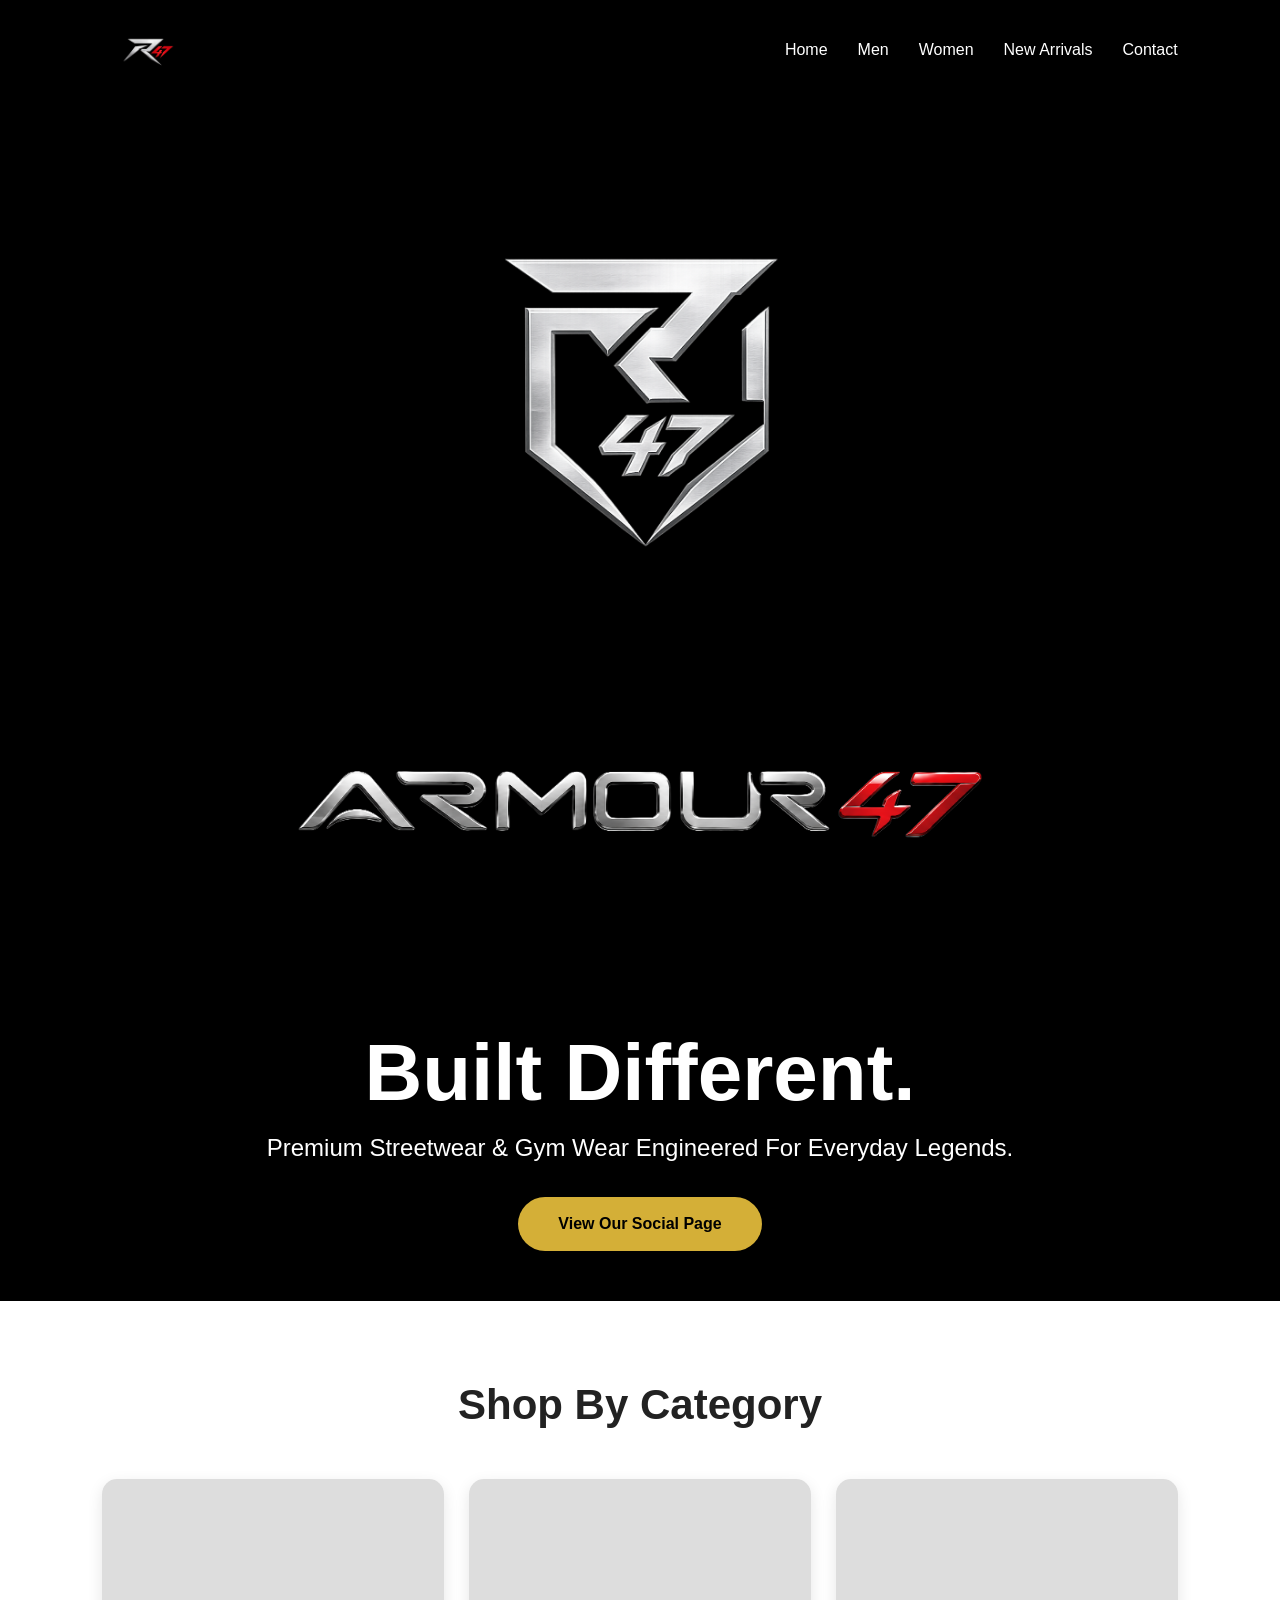
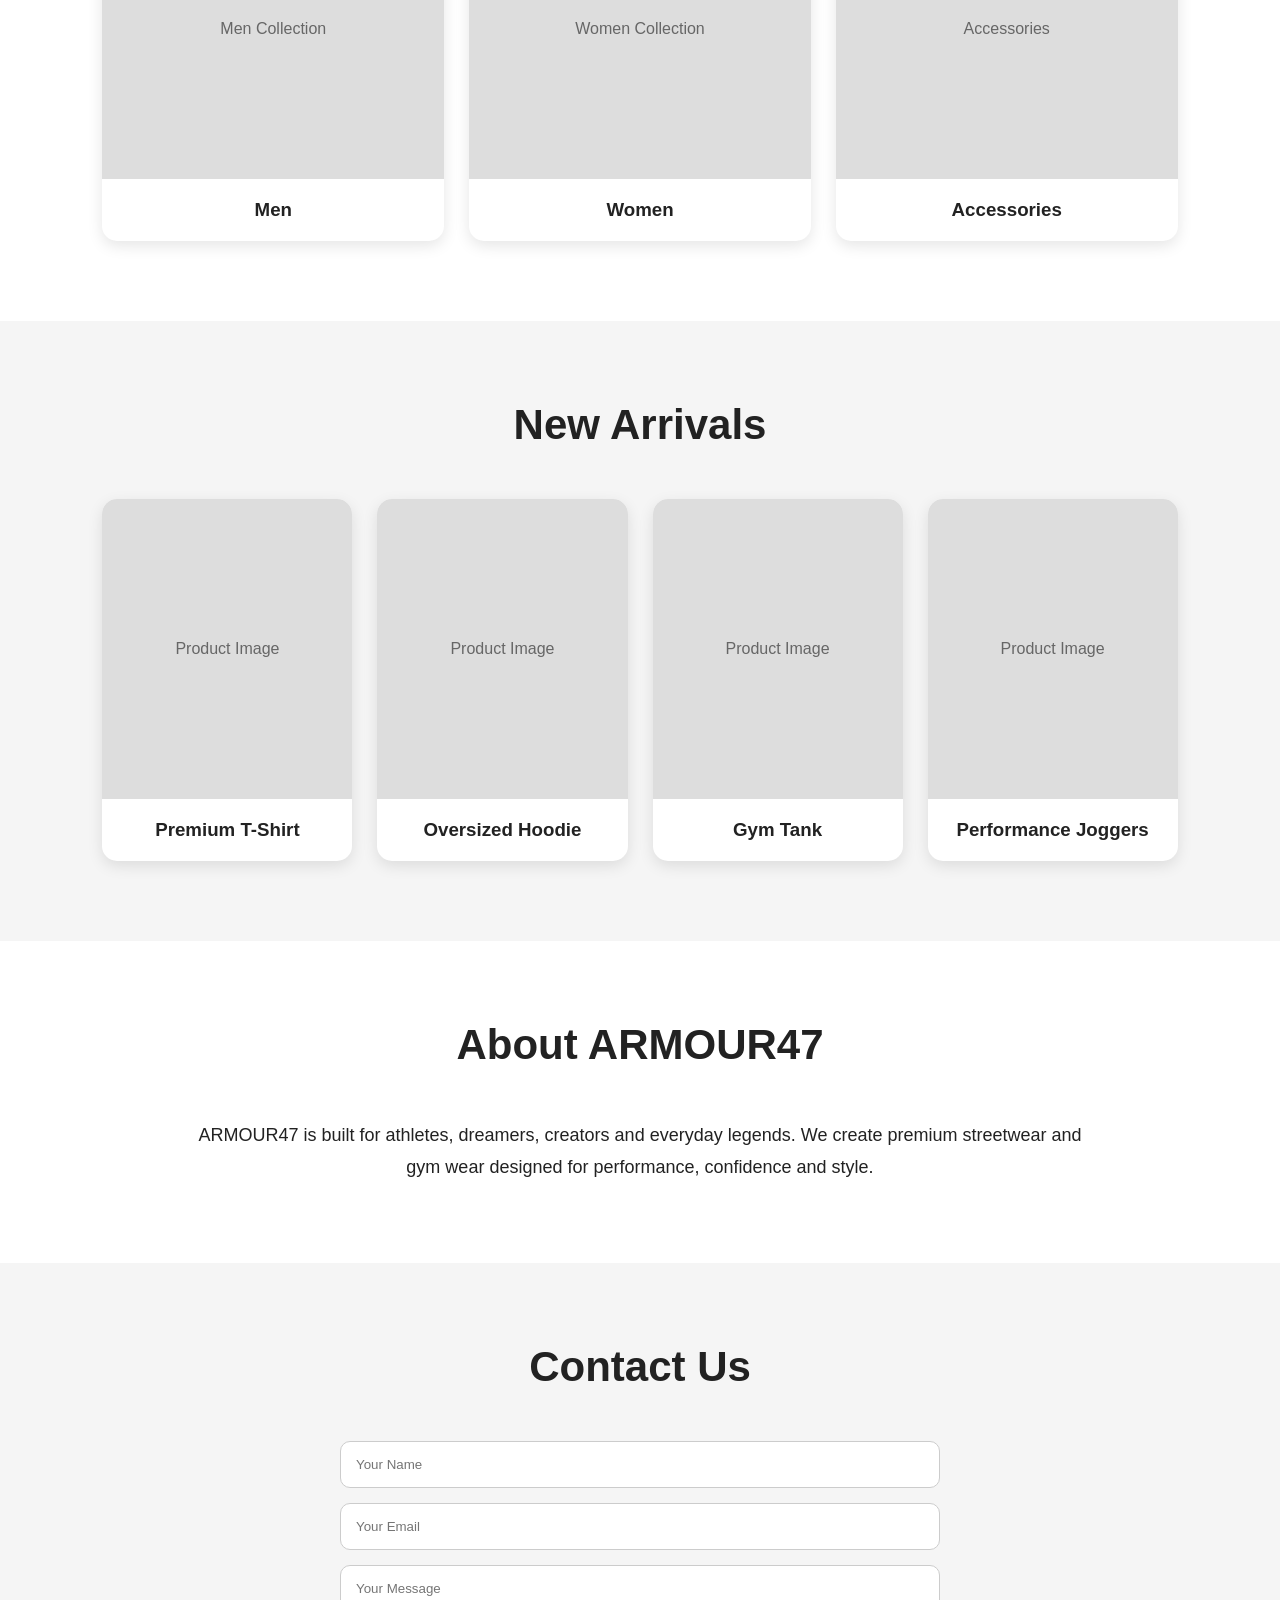
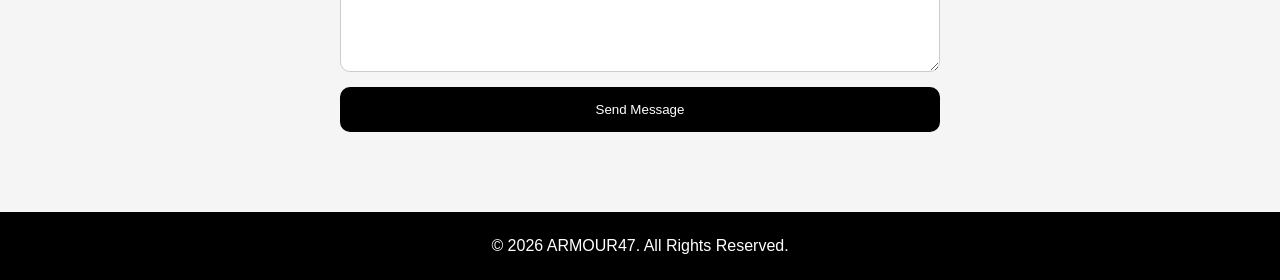
==== index.html @ eda66a8f "Add files via upload" ====
<!DOCTYPE html>
<html lang="en">
<head>
<meta charset="UTF-8">
<meta name="viewport" content="width=device-width, initial-scale=1.0">

<title>ARMOUR47</title>

<style>

*{
    margin:0;
    padding:0;
    box-sizing:border-box;
    font-family:'Segoe UI',sans-serif;
}

html{
    scroll-behavior:smooth;
}

body{
    background:#fff;
    color:#222;
}

/* HEADER */

header{
    background:#000;
    display:flex;
    justify-content:space-between;
    align-items:center;
    padding:20px 8%;
    position:sticky;
    top:0;
    z-index:1000;
}

.header-logo{
    width:90px;
    height:auto;
}

nav ul{
    display:flex;
    list-style:none;
    gap:30px;
}

nav ul li a{
    color:white;
    text-decoration:none;
    font-weight:500;
    transition:.3s;
}

nav ul li a:hover{
    color:#d4af37;
}

/* HERO */

.hero{
    min-height:100vh;
    background:#000;
    display:flex;
    justify-content:center;
    align-items:center;
    text-align:center;
    padding:50px 20px;
}

.hero-content{
    display:flex;
    flex-direction:column;
    align-items:center;
}

.hero-logo1{
    width:700px;
    max-width:90vw;
    margin-bottom:20px;
}

.hero-logo2{
    width:700px;
    max-width:95vw;
    margin-bottom:40px;
}

.hero h1{
    color:white;
    font-size:80px;
    font-weight:800;
    margin-bottom:15px;
}

.hero p{
    color:white;
    font-size:24px;
    margin-bottom:35px;
}

.btn{
    background:#d4af37;
    color:black;
    text-decoration:none;
    padding:18px 40px;
    border-radius:40px;
    font-weight:700;
    transition:.3s;
}

.btn:hover{
    transform:translateY(-3px);
}

/* SECTIONS */

.section{
    padding:80px 8%;
}

.section h2{
    text-align:center;
    font-size:42px;
    margin-bottom:50px;
}

.gray{
    background:#f5f5f5;
}

/* CATEGORY */

.category-grid{
    display:grid;
    grid-template-columns:repeat(auto-fit,minmax(250px,1fr));
    gap:25px;
}

.category-card{
    background:white;
    border-radius:15px;
    overflow:hidden;
    box-shadow:0 5px 15px rgba(0,0,0,.1);
    transition:.3s;
}

.category-card:hover{
    transform:translateY(-10px);
}

.image-box{
    height:300px;
    background:#ddd;
    display:flex;
    justify-content:center;
    align-items:center;
    color:#666;
}

.category-card h3{
    padding:20px;
    text-align:center;
}

/* PRODUCTS */

.product-grid{
    display:grid;
    grid-template-columns:repeat(auto-fit,minmax(250px,1fr));
    gap:25px;
}

.product-card{
    background:white;
    border-radius:15px;
    overflow:hidden;
    box-shadow:0 5px 15px rgba(0,0,0,.1);
    transition:.3s;
}

.product-card:hover{
    transform:translateY(-10px);
}

.product-card h3{
    padding:20px;
    text-align:center;
}

/* ABOUT */

.about{
    max-width:900px;
    margin:auto;
    text-align:center;
    line-height:1.8;
    font-size:18px;
}

/* CONTACT */

.contact-form{
    max-width:600px;
    margin:auto;
    display:flex;
    flex-direction:column;
    gap:15px;
}

.contact-form input,
.contact-form textarea{
    padding:15px;
    border:1px solid #ccc;
    border-radius:10px;
}

.contact-form button{
    background:black;
    color:white;
    border:none;
    padding:15px;
    border-radius:10px;
    cursor:pointer;
}

/* FOOTER */

footer{
    background:#000;
    color:white;
    text-align:center;
    padding:25px;
}

/* MOBILE */

@media(max-width:768px){

    header{
        flex-direction:column;
        gap:15px;
        padding:15px;
    }

    .header-logo{
        width:70px;
    }

    nav ul{
        gap:15px;
        flex-wrap:wrap;
        justify-content:center;
    }

    .hero-logo1{
        width:400px;
    }

    .hero-logo2{
        width:320px;
    }

    .hero h1{
        font-size:42px;
    }

    .hero p{
        font-size:18px;
        padding:0 10px;
    }

    .section h2{
        font-size:32px;
    }
}

</style>
</head>

<body>

<header>

    <img src="r47.png" alt="R47 Logo" class="header-logo">

    <nav>
        <ul>
            <li><a href="#home">Home</a></li>
            <li><a href="#categories">Men</a></li>
            <li><a href="#categories">Women</a></li>
            <li><a href="#products">New Arrivals</a></li>
            <li><a href="#contact">Contact</a></li>
        </ul>
    </nav>

</header>

<section class="hero" id="home">

    <div class="hero-content">

        <img src="logo.png" alt="Logo" class="hero-logo1">

        <img src="ARMOUR47.png" alt="ARMOUR47" class="hero-logo2">

        <h1>Built Different.</h1>

        <p>
            Premium Streetwear & Gym Wear Engineered For Everyday Legends.
        </p>

        <a href="https://www.instagram.com/rajhitman47/" class="btn">
            View Our Social Page
        </a>

    </div>

</section>

<section class="section" id="categories">

    <h2>Shop By Category</h2>

    <div class="category-grid">

        <div class="category-card">
            <div class="image-box">Men Collection</div>
            <h3>Men</h3>
        </div>

        <div class="category-card">
            <div class="image-box">Women Collection</div>
            <h3>Women</h3>
        </div>

        <div class="category-card">
            <div class="image-box">Accessories</div>
            <h3>Accessories</h3>
        </div>

    </div>

</section>

<section class="section gray" id="products">

    <h2>New Arrivals</h2>

    <div class="product-grid">

        <div class="product-card">
            <div class="image-box">Product Image</div>
            <h3>Premium T-Shirt</h3>
        </div>

        <div class="product-card">
            <div class="image-box">Product Image</div>
            <h3>Oversized Hoodie</h3>
        </div>

        <div class="product-card">
            <div class="image-box">Product Image</div>
            <h3>Gym Tank</h3>
        </div>

        <div class="product-card">
            <div class="image-box">Product Image</div>
            <h3>Performance Joggers</h3>
        </div>

    </div>

</section>

<section class="section">

    <h2>About ARMOUR47</h2>

    <div class="about">

        ARMOUR47 is built for athletes, dreamers, creators and everyday legends.
        We create premium streetwear and gym wear designed for performance,
        confidence and style.

    </div>

</section>

<section class="section gray" id="contact">

    <h2>Contact Us</h2>

    <form class="contact-form">

        <input type="text" placeholder="Your Name">

        <input type="email" placeholder="Your Email">

        <textarea rows="5" placeholder="Your Message"></textarea>

        <button type="submit">Send Message</button>

    </form>

</section>

<footer>
    © 2026 ARMOUR47. All Rights Reserved.
</footer>

</body>
</html>
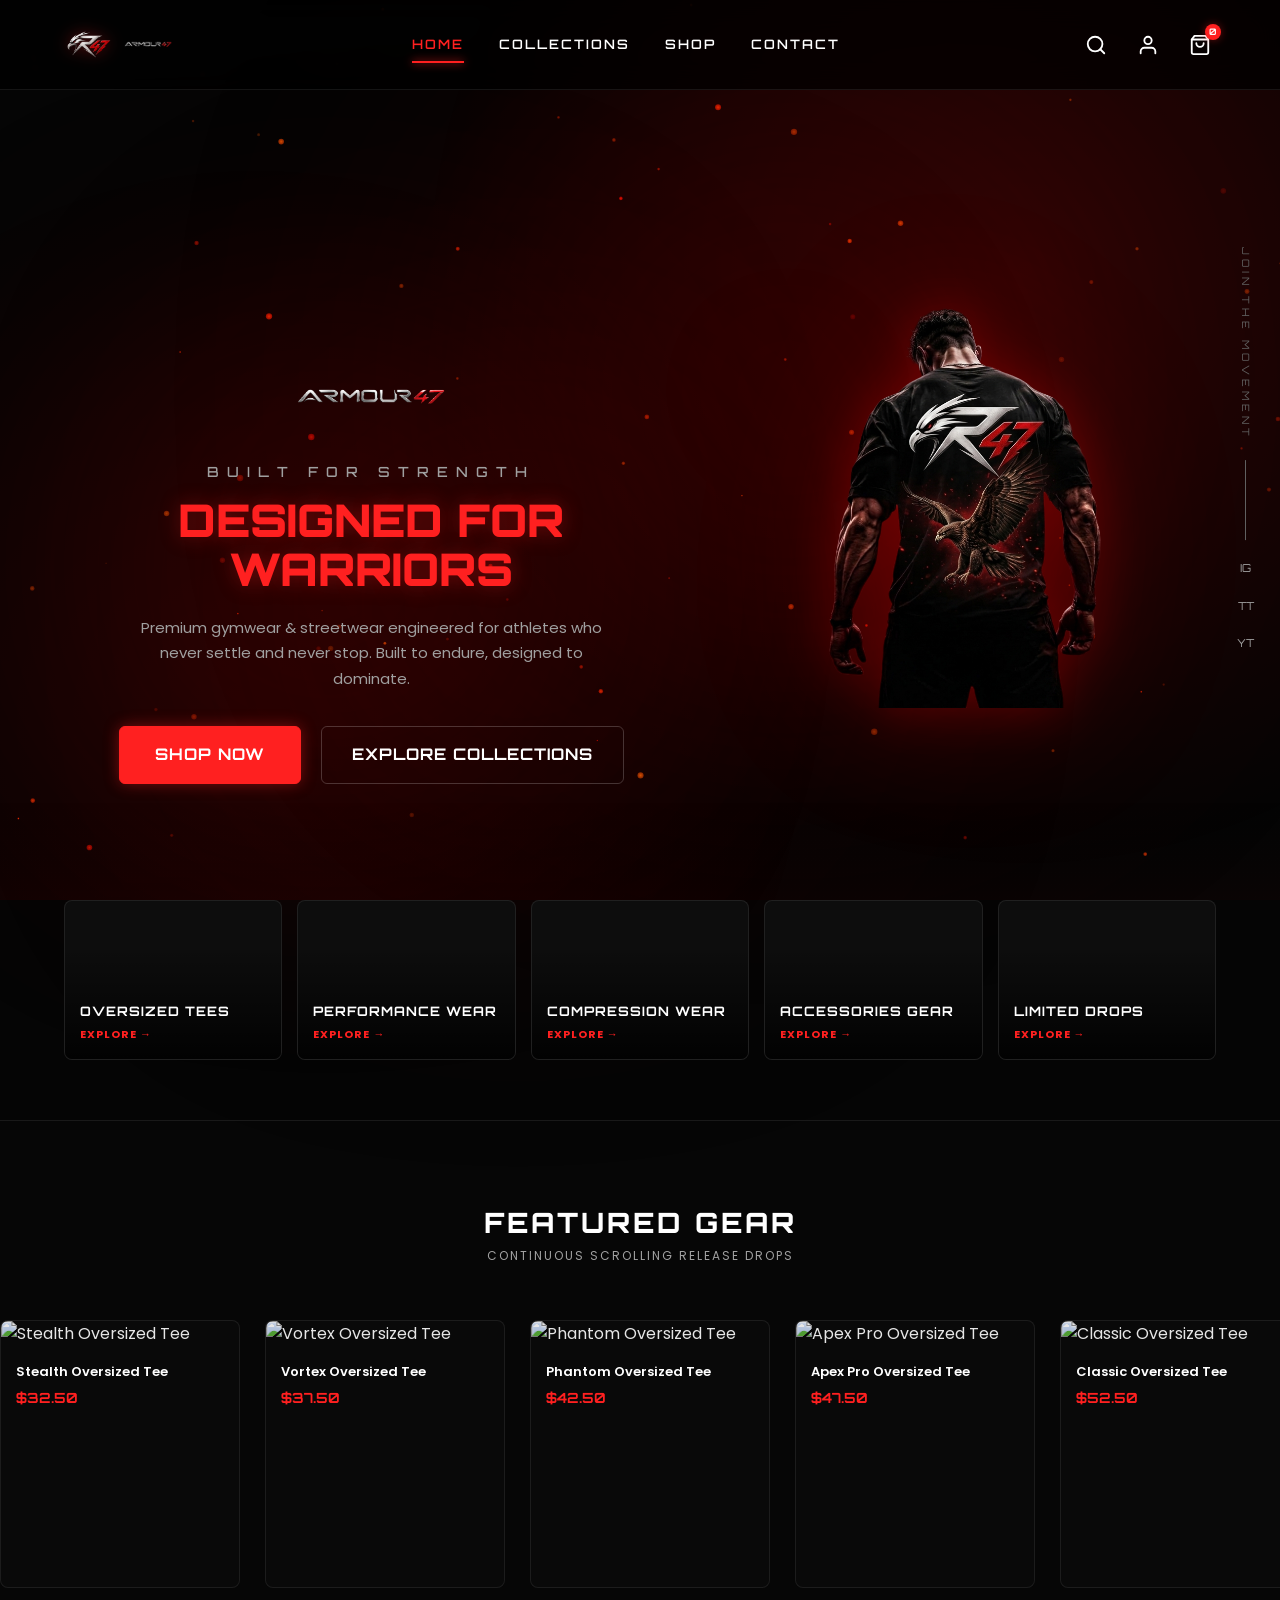
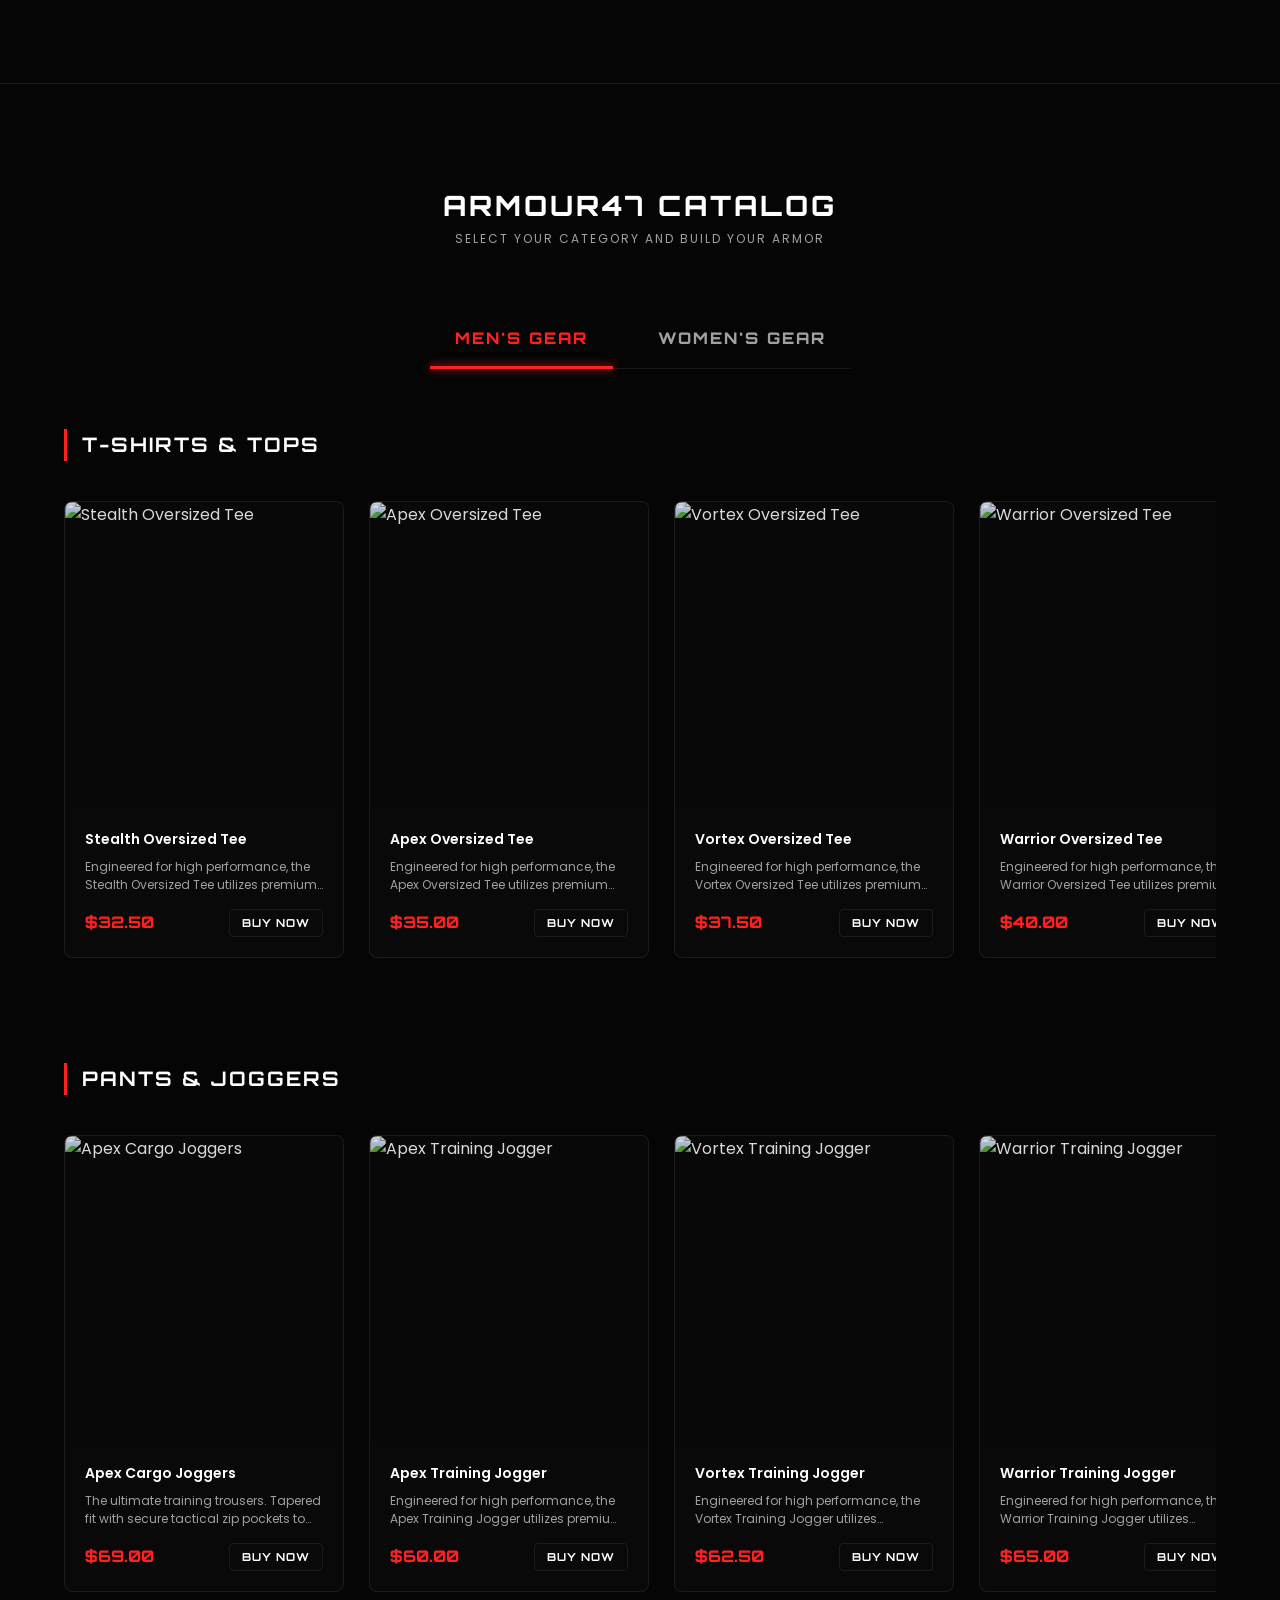
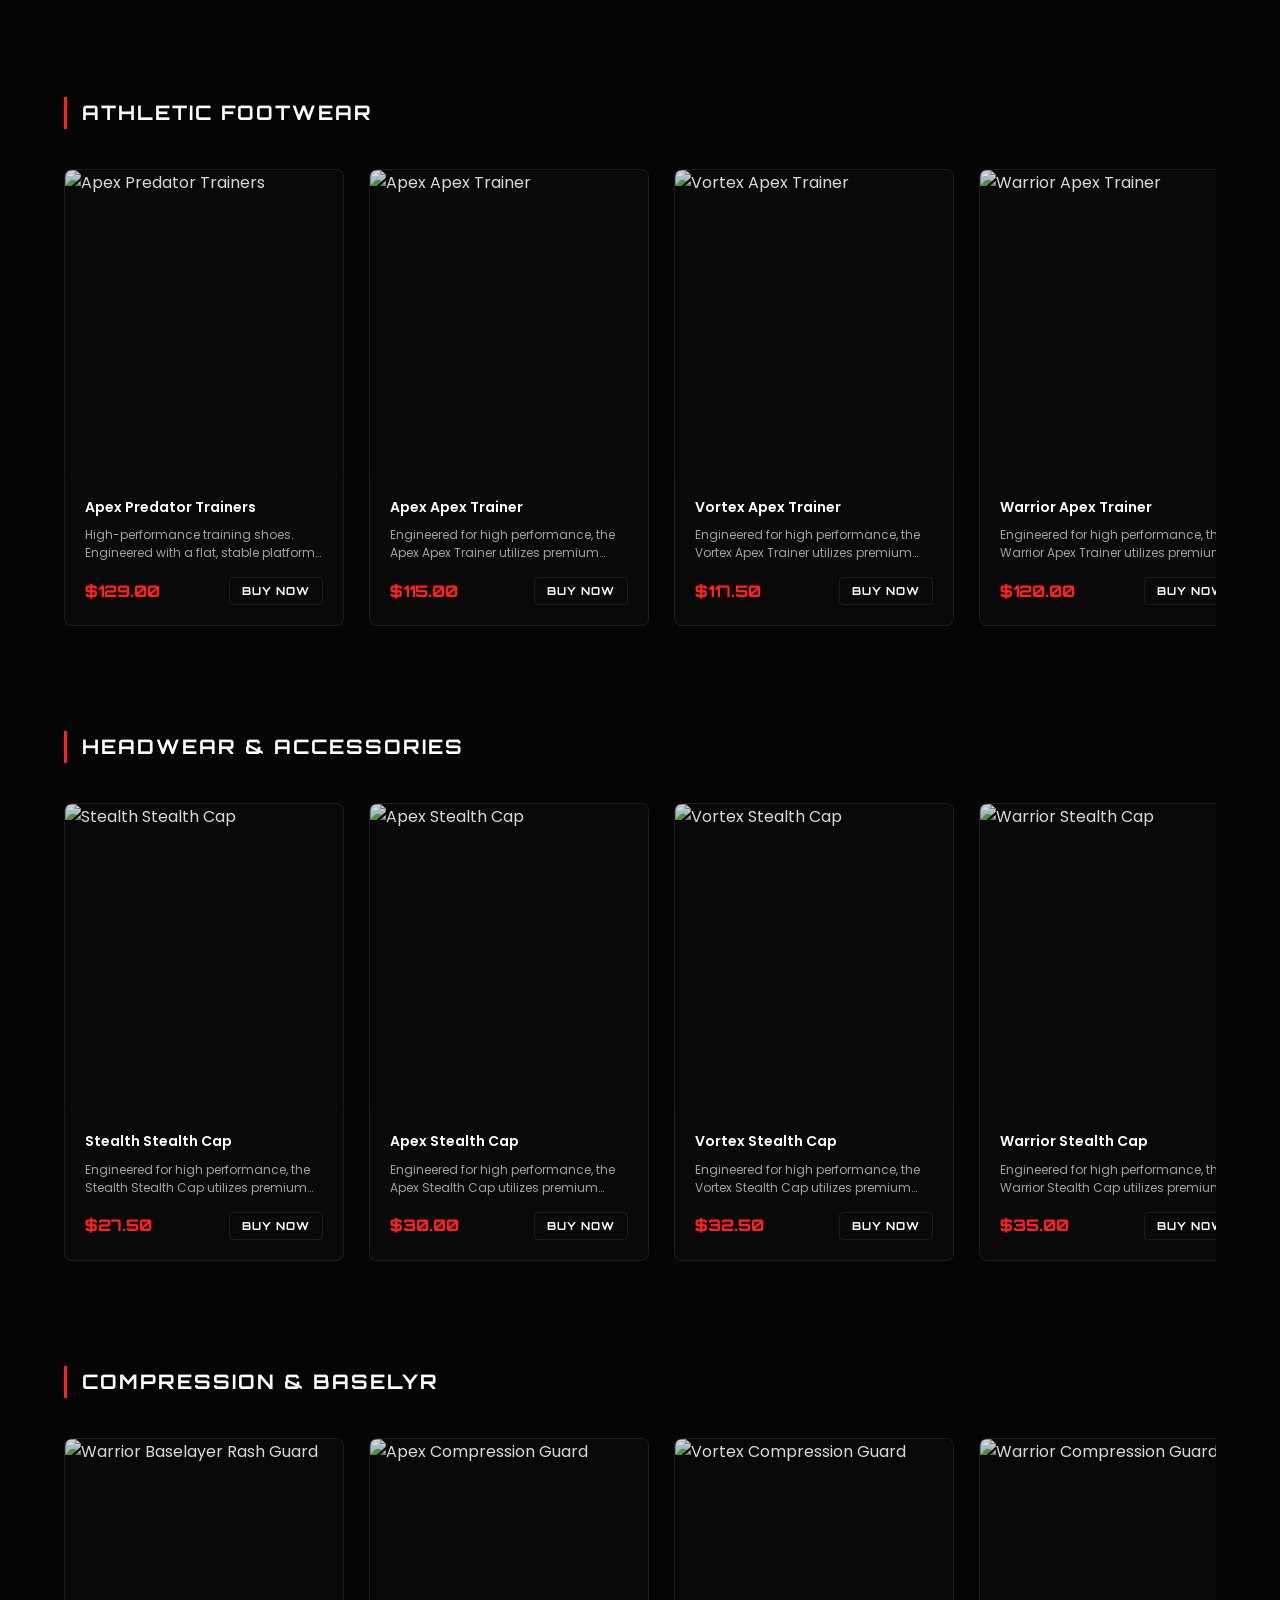
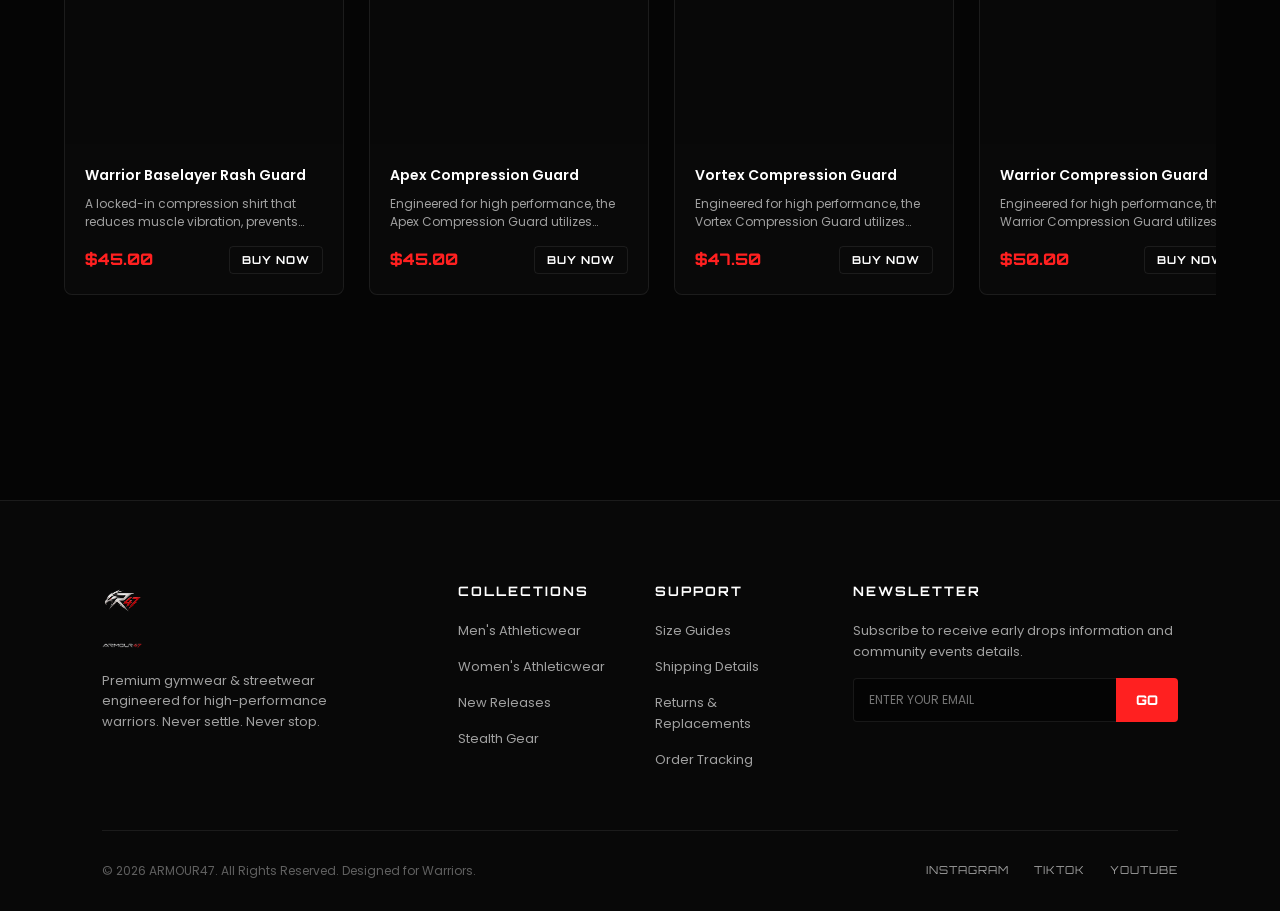
==== commit b779181a: "Add files via upload" ====
--- a/index.html
+++ b/index.html
@@ -1,416 +1,312 @@
 <!DOCTYPE html>
 <html lang="en">
+
 <head>
-<meta charset="UTF-8">
-<meta name="viewport" content="width=device-width, initial-scale=1.0">
-
-<title>ARMOUR47</title>
-
-<style>
-
-*{
-    margin:0;
-    padding:0;
-    box-sizing:border-box;
-    font-family:'Segoe UI',sans-serif;
-}
-
-html{
-    scroll-behavior:smooth;
-}
-
-body{
-    background:#fff;
-    color:#222;
-}
-
-/* HEADER */
-
-header{
-    background:#000;
-    display:flex;
-    justify-content:space-between;
-    align-items:center;
-    padding:20px 8%;
-    position:sticky;
-    top:0;
-    z-index:1000;
-}
-
-.header-logo{
-    width:90px;
-    height:auto;
-}
-
-nav ul{
-    display:flex;
-    list-style:none;
-    gap:30px;
-}
-
-nav ul li a{
-    color:white;
-    text-decoration:none;
-    font-weight:500;
-    transition:.3s;
-}
-
-nav ul li a:hover{
-    color:#d4af37;
-}
-
-/* HERO */
-
-.hero{
-    min-height:100vh;
-    background:#000;
-    display:flex;
-    justify-content:center;
-    align-items:center;
-    text-align:center;
-    padding:50px 20px;
-}
-
-.hero-content{
-    display:flex;
-    flex-direction:column;
-    align-items:center;
-}
-
-.hero-logo1{
-    width:700px;
-    max-width:90vw;
-    margin-bottom:20px;
-}
-
-.hero-logo2{
-    width:700px;
-    max-width:95vw;
-    margin-bottom:40px;
-}
-
-.hero h1{
-    color:white;
-    font-size:80px;
-    font-weight:800;
-    margin-bottom:15px;
-}
-
-.hero p{
-    color:white;
-    font-size:24px;
-    margin-bottom:35px;
-}
-
-.btn{
-    background:#d4af37;
-    color:black;
-    text-decoration:none;
-    padding:18px 40px;
-    border-radius:40px;
-    font-weight:700;
-    transition:.3s;
-}
-
-.btn:hover{
-    transform:translateY(-3px);
-}
-
-/* SECTIONS */
-
-.section{
-    padding:80px 8%;
-}
-
-.section h2{
-    text-align:center;
-    font-size:42px;
-    margin-bottom:50px;
-}
-
-.gray{
-    background:#f5f5f5;
-}
-
-/* CATEGORY */
-
-.category-grid{
-    display:grid;
-    grid-template-columns:repeat(auto-fit,minmax(250px,1fr));
-    gap:25px;
-}
-
-.category-card{
-    background:white;
-    border-radius:15px;
-    overflow:hidden;
-    box-shadow:0 5px 15px rgba(0,0,0,.1);
-    transition:.3s;
-}
-
-.category-card:hover{
-    transform:translateY(-10px);
-}
-
-.image-box{
-    height:300px;
-    background:#ddd;
-    display:flex;
-    justify-content:center;
-    align-items:center;
-    color:#666;
-}
-
-.category-card h3{
-    padding:20px;
-    text-align:center;
-}
-
-/* PRODUCTS */
-
-.product-grid{
-    display:grid;
-    grid-template-columns:repeat(auto-fit,minmax(250px,1fr));
-    gap:25px;
-}
-
-.product-card{
-    background:white;
-    border-radius:15px;
-    overflow:hidden;
-    box-shadow:0 5px 15px rgba(0,0,0,.1);
-    transition:.3s;
-}
-
-.product-card:hover{
-    transform:translateY(-10px);
-}
-
-.product-card h3{
-    padding:20px;
-    text-align:center;
-}
-
-/* ABOUT */
-
-.about{
-    max-width:900px;
-    margin:auto;
-    text-align:center;
-    line-height:1.8;
-    font-size:18px;
-}
-
-/* CONTACT */
-
-.contact-form{
-    max-width:600px;
-    margin:auto;
-    display:flex;
-    flex-direction:column;
-    gap:15px;
-}
-
-.contact-form input,
-.contact-form textarea{
-    padding:15px;
-    border:1px solid #ccc;
-    border-radius:10px;
-}
-
-.contact-form button{
-    background:black;
-    color:white;
-    border:none;
-    padding:15px;
-    border-radius:10px;
-    cursor:pointer;
-}
-
-/* FOOTER */
-
-footer{
-    background:#000;
-    color:white;
-    text-align:center;
-    padding:25px;
-}
-
-/* MOBILE */
-
-@media(max-width:768px){
-
-    header{
-        flex-direction:column;
-        gap:15px;
-        padding:15px;
-    }
-
-    .header-logo{
-        width:70px;
-    }
-
-    nav ul{
-        gap:15px;
-        flex-wrap:wrap;
-        justify-content:center;
-    }
-
-    .hero-logo1{
-        width:400px;
-    }
-
-    .hero-logo2{
-        width:320px;
-    }
-
-    .hero h1{
-        font-size:42px;
-    }
-
-    .hero p{
-        font-size:18px;
-        padding:0 10px;
-    }
-
-    .section h2{
-        font-size:32px;
-    }
-}
-
-</style>
+    <meta charset="UTF-8">
+    <meta name="viewport" content="width=device-width, initial-scale=1.0">
+    <title>ARMOUR47 | Designed for Warriors</title>
+
+    <!-- CSS -->
+    <link rel="stylesheet" href="style.css">
+
+    <!-- Fonts -->
+    <link rel="preconnect" href="https://fonts.googleapis.com">
+    <link rel="preconnect" href="https://fonts.gstatic.com" crossorigin>
+    <link
+        href="https://fonts.googleapis.com/css2?family=Orbitron:wght@400;500;700;800;900&family=Poppins:wght@300;400;500;600;700&display=swap"
+        rel="stylesheet">
 </head>
 
-<body>
-
-<header>
-
-    <img src="r47.png" alt="R47 Logo" class="header-logo">
-
-    <nav>
-        <ul>
-            <li><a href="#home">Home</a></li>
-            <li><a href="#categories">Men</a></li>
-            <li><a href="#categories">Women</a></li>
-            <li><a href="#products">New Arrivals</a></li>
-            <li><a href="#contact">Contact</a></li>
-        </ul>
-    </nav>
-
-</header>
-
-<section class="hero" id="home">
-
-    <div class="hero-content">
-
-        <img src="logo.png" alt="Logo" class="hero-logo1">
-
-        <img src="ARMOUR47.png" alt="ARMOUR47" class="hero-logo2">
-
-        <h1>Built Different.</h1>
-
-        <p>
-            Premium Streetwear & Gym Wear Engineered For Everyday Legends.
-        </p>
-
-        <a href="https://www.instagram.com/rajhitman47/" class="btn">
-            View Our Social Page
-        </a>
-
+<body id="home">
+
+    <!-- ===================================== -->
+    <!-- BACKGROUND EFFECTS -->
+    <!-- ===================================== -->
+    <div class="bg-overlay"></div>
+    <div class="smoke smoke1"></div>
+    <div class="smoke smoke2"></div>
+    <div class="smoke smoke3"></div>
+
+    <!-- Premium Interactive Embers Canvas -->
+    <canvas id="canvas-embers"></canvas>
+
+    <!-- ===================================== -->
+    <!-- HEADER -->
+    <!-- ===================================== -->
+    <header>
+        <div class="logo-area" onclick="window.location.href='#home'">
+            <img src="Elogo-trans.png" alt="R47 Logo" class="logo-icon">
+            <img src="ARMOUR47-trans.png" alt="Armour47" class="logo-text">
+        </div>
+
+        <nav class="desktop-nav">
+            <a href="#home" class="active">HOME</a>
+            <a href="#collections">COLLECTIONS</a>
+            <a href="#featured">SHOP</a>
+            <a href="#footer">CONTACT</a>
+        </nav>
+
+        <div class="nav-icons">
+            <button class="nav-btn" aria-label="Search" onclick="toggleSearch()">
+                <svg xmlns="http://www.w3.org/2000/svg" viewBox="0 0 24 24" fill="none" stroke="currentColor"
+                    stroke-width="2" stroke-linecap="round" stroke-linejoin="round" class="svg-icon">
+                    <circle cx="11" cy="11" r="8"></circle>
+                    <line x1="21" y1="21" x2="16.65" y2="16.65"></line>
+                </svg>
+            </button>
+            <button class="nav-btn" aria-label="Account">
+                <svg xmlns="http://www.w3.org/2000/svg" viewBox="0 0 24 24" fill="none" stroke="currentColor"
+                    stroke-width="2" stroke-linecap="round" stroke-linejoin="round" class="svg-icon">
+                    <path d="M20 21v-2a4 4 0 0 0-4-4H8a4 4 0 0 0-4 4v2"></path>
+                    <circle cx="12" cy="7" r="4"></circle>
+                </svg>
+            </button>
+            <button class="nav-btn cart-btn" aria-label="Cart" onclick="window.location.href='#collections'">
+                <svg xmlns="http://www.w3.org/2000/svg" viewBox="0 0 24 24" fill="none" stroke="currentColor"
+                    stroke-width="2" stroke-linecap="round" stroke-linejoin="round" class="svg-icon">
+                    <path d="M6 2L3 6v14a2 2 0 0 0 2 2h14a2 2 0 0 0 2-2V6l-3-4z"></path>
+                    <line x1="3" y1="6" x2="21" y2="6"></line>
+                    <path d="M16 10a4 4 0 0 1-8 0"></path>
+                </svg>
+                <span class="cart-badge">0</span>
+            </button>
+            <button class="nav-btn hamburger-btn" aria-label="Menu" id="hamburger-menu-toggle">
+                <svg xmlns="http://www.w3.org/2000/svg" viewBox="0 0 24 24" fill="none" stroke="currentColor"
+                    stroke-width="2" stroke-linecap="round" stroke-linejoin="round" class="svg-icon">
+                    <line x1="3" y1="12" x2="21" y2="12"></line>
+                    <line x1="3" y1="6" x2="21" y2="6"></line>
+                    <line x1="3" y1="18" x2="21" y2="18"></line>
+                </svg>
+            </button>
+        </div>
+    </header>
+
+    <!-- Mobile Navigation Panel -->
+    <div class="mobile-nav-panel" id="mobile-nav">
+        <div class="mobile-nav-header">
+            <div class="logo-area">
+                <img src="Elogo-trans.png" alt="R47 Logo" class="logo-icon">
+                <img src="ARMOUR47-trans.png" alt="Armour47" class="logo-text">
+            </div>
+            <button class="close-btn" id="mobile-nav-close">
+                <svg xmlns="http://www.w3.org/2000/svg" viewBox="0 0 24 24" fill="none" stroke="currentColor"
+                    stroke-width="2" stroke-linecap="round" stroke-linejoin="round" class="svg-icon">
+                    <line x1="18" y1="6" x2="6" y2="18"></line>
+                    <line x1="6" y1="6" x2="18" y2="18"></line>
+                </svg>
+            </button>
+        </div>
+        <div class="mobile-links">
+            <a href="#home" onclick="toggleMobileMenu()">HOME</a>
+            <a href="#collections" onclick="toggleMobileMenu()">COLLECTIONS</a>
+            <a href="#featured" onclick="toggleMobileMenu()">SHOP</a>
+            <a href="#footer" onclick="toggleMobileMenu()">CONTACT</a>
+        </div>
+        <div class="mobile-nav-footer">
+            <p>JOIN THE MOVEMENT</p>
+            <div class="mobile-socials">
+                <a href="#">INSTAGRAM</a>
+                <a href="#">TIKTOK</a>
+                <a href="#">YOUTUBE</a>
+            </div>
+        </div>
     </div>
 
-</section>
-
-<section class="section" id="categories">
-
-    <h2>Shop By Category</h2>
-
-    <div class="category-grid">
-
-        <div class="category-card">
-            <div class="image-box">Men Collection</div>
-            <h3>Men</h3>
-        </div>
-
-        <div class="category-card">
-            <div class="image-box">Women Collection</div>
-            <h3>Women</h3>
-        </div>
-
-        <div class="category-card">
-            <div class="image-box">Accessories</div>
-            <h3>Accessories</h3>
-        </div>
-
+    <!-- Active Search Bar Panel (Hidden by default) -->
+    <div class="search-overlay" id="search-bar-panel">
+        <div class="search-container">
+            <input type="text" id="search-input" placeholder="Search product gears (e.g. compression, shoes)..."
+                oninput="handleSearch(this.value)">
+            <button class="close-btn" onclick="toggleSearch()">
+                <svg xmlns="http://www.w3.org/2000/svg" viewBox="0 0 24 24" fill="none" stroke="currentColor"
+                    stroke-width="2" stroke-linecap="round" stroke-linejoin="round" class="svg-icon">
+                    <line x1="18" y1="6" x2="6" y2="18"></line>
+                    <line x1="6" y1="6" x2="18" y2="18"></line>
+                </svg>
+            </button>
+        </div>
+        <div class="search-results" id="search-results-container"></div>
     </div>
 
-</section>
-
-<section class="section gray" id="products">
-
-    <h2>New Arrivals</h2>
-
-    <div class="product-grid">
-
-        <div class="product-card">
-            <div class="image-box">Product Image</div>
-            <h3>Premium T-Shirt</h3>
-        </div>
-
-        <div class="product-card">
-            <div class="image-box">Product Image</div>
-            <h3>Oversized Hoodie</h3>
-        </div>
-
-        <div class="product-card">
-            <div class="image-box">Product Image</div>
-            <h3>Gym Tank</h3>
-        </div>
-
-        <div class="product-card">
-            <div class="image-box">Product Image</div>
-            <h3>Performance Joggers</h3>
-        </div>
-
-    </div>
-
-</section>
-
-<section class="section">
-
-    <h2>About ARMOUR47</h2>
-
-    <div class="about">
-
-        ARMOUR47 is built for athletes, dreamers, creators and everyday legends.
-        We create premium streetwear and gym wear designed for performance,
-        confidence and style.
-
-    </div>
-
-</section>
-
-<section class="section gray" id="contact">
-
-    <h2>Contact Us</h2>
-
-    <form class="contact-form">
-
-        <input type="text" placeholder="Your Name">
-
-        <input type="email" placeholder="Your Email">
-
-        <textarea rows="5" placeholder="Your Message"></textarea>
-
-        <button type="submit">Send Message</button>
-
-    </form>
-
-</section>
-
-<footer>
-    © 2026 ARMOUR47. All Rights Reserved.
-</footer>
-
+    <!-- ===================================== -->
+    <!-- HERO SECTION -->
+    <!-- ===================================== -->
+    <section class="hero">
+        <div class="hero-content">
+            <div class="hero-brand">
+                <video autoplay loop muted playsinline class="hero-logo-video">
+                    <source src="logovid.mp4" type="video/mp4">
+                    <img src="Elogo-trans.png" alt="R47 Shield" class="hero-logo-shield">
+                </video>
+            </div>
+            <div class="hero-brand-text">
+                <img src="ARMOUR47-trans.png" alt="Armour47 Text" class="hero-logo-text">
+            </div>
+
+            <div class="hero-text">
+                <span class="sub-title">BUILT FOR STRENGTH</span>
+                <h1 class="hero-main-title">DESIGNED FOR WARRIORS</h1>
+                <p class="hero-desc">
+                    Premium gymwear & streetwear engineered for athletes who never settle and never stop.
+                    Built to endure, designed to dominate.
+                </p>
+            </div>
+
+            <div class="hero-buttons">
+                <a href="#collections" class="btn-primary">SHOP NOW</a>
+                <a href="#collections" class="btn-secondary">EXPLORE COLLECTIONS</a>
+            </div>
+        </div>
+
+        <div class="hero-image">
+            <img src="man-trans.png" alt="Warrior Athlete" class="athlete-img">
+        </div>
+
+        <div class="social-side">
+            <span>JOIN THE MOVEMENT</span>
+            <div class="social-line"></div>
+            <a href="#" class="social-icon">IG</a>
+            <a href="#" class="social-icon">TT</a>
+            <a href="#" class="social-icon">YT</a>
+        </div>
+    </section>
+
+    <!-- ===================================== -->
+    <!-- TEASER CATEGORY CARDS SECTION -->
+    <!-- ===================================== -->
+    <section class="categories-teaser">
+        <div class="category-card" onclick="setActiveTabAndScroll('men', 'tshirts')">
+            <div class="card-image card1"></div>
+            <div class="card-content">
+                <h3>OVERSIZED TEES</h3>
+                <span class="explore-link">EXPLORE &rarr;</span>
+            </div>
+        </div>
+        <div class="category-card" onclick="setActiveTabAndScroll('men', 'pants')">
+            <div class="card-image card2"></div>
+            <div class="card-content">
+                <h3>PERFORMANCE WEAR</h3>
+                <span class="explore-link">EXPLORE &rarr;</span>
+            </div>
+        </div>
+        <div class="category-card" onclick="setActiveTabAndScroll('men', 'compressions')">
+            <div class="card-image card3"></div>
+            <div class="card-content">
+                <h3>COMPRESSION WEAR</h3>
+                <span class="explore-link">EXPLORE &rarr;</span>
+            </div>
+        </div>
+        <div class="category-card" onclick="setActiveTabAndScroll('men', 'caps')">
+            <div class="card-image card4"></div>
+            <div class="card-content">
+                <h3>ACCESSORIES GEAR</h3>
+                <span class="explore-link">EXPLORE &rarr;</span>
+            </div>
+        </div>
+        <div class="category-card" onclick="setActiveTabAndScroll('women', 'tshirts')">
+            <div class="card-image card5"></div>
+            <div class="card-content">
+                <h3>LIMITED DROPS</h3>
+                <span class="explore-link">EXPLORE &rarr;</span>
+            </div>
+        </div>
+    </section>
+
+    <!-- ===================================== -->
+    <!-- FEATURED AUTO-SCROLLING CAROUSEL -->
+    <!-- ===================================== -->
+    <section class="featured-carousel-section" id="featured">
+        <h2 class="section-title text-center">FEATURED GEAR</h2>
+        <p class="section-subtitle text-center">Continuous scrolling release drops</p>
+
+        <div class="marquee-wrapper">
+            <div class="marquee-track" id="carousel-marquee-track">
+                <!-- Dynamically populated from JS twice for infinite loop -->
+            </div>
+        </div>
+    </section>
+
+    <!-- ===================================== -->
+    <!-- COLLECTIONS SECTION -->
+    <!-- ===================================== -->
+    <section class="collections-section" id="collections">
+        <div class="collections-header">
+            <h2 class="section-title">ARMOUR47 CATALOG</h2>
+            <p class="section-subtitle">Select your category and build your armor</p>
+
+            <!-- Gender Selector Tabs -->
+            <div class="gender-tabs">
+                <button class="gender-tab-btn active" id="tab-btn-men" onclick="switchGenderTab('men')">MEN'S
+                    GEAR</button>
+                <button class="gender-tab-btn" id="tab-btn-women" onclick="switchGenderTab('women')">WOMEN'S
+                    GEAR</button>
+            </div>
+        </div>
+
+        <!-- Men's Collections Panel -->
+        <div class="collections-panel active" id="panel-men">
+            <!-- Dynamic grids will be populated here -->
+        </div>
+
+        <!-- Women's Collections Panel -->
+        <div class="collections-panel" id="panel-women">
+            <!-- Dynamic grids will be populated here -->
+        </div>
+    </section>
+
+    <!-- ===================================== -->
+    <!-- FOOTER -->
+    <!-- ===================================== -->
+    <footer id="footer">
+        <div class="footer-content">
+            <div class="footer-logo">
+                <img src="Elogo-trans.png" alt="R47 Shield" class="footer-icon">
+                <img src="ARMOUR47-trans.png" alt="Armour47" class="footer-text">
+                <p>Premium gymwear & streetwear engineered for high-performance warriors. Never settle. Never stop.</p>
+            </div>
+
+            <div class="footer-links">
+                <h3>COLLECTIONS</h3>
+                <a href="#collections" onclick="switchGenderTab('men')">Men's Athleticwear</a>
+                <a href="#collections" onclick="switchGenderTab('women')">Women's Athleticwear</a>
+                <a href="#featured">New Releases</a>
+                <a href="#collections">Stealth Gear</a>
+            </div>
+
+            <div class="footer-links">
+                <h3>SUPPORT</h3>
+                <a href="#">Size Guides</a>
+                <a href="#">Shipping Details</a>
+                <a href="#">Returns & Replacements</a>
+                <a href="#">Order Tracking</a>
+            </div>
+
+            <div class="footer-contact">
+                <h3>NEWSLETTER</h3>
+                <p>Subscribe to receive early drops information and community events details.</p>
+                <form class="subscribe-form"
+                    onsubmit="event.preventDefault(); alert('Subscribed successfully!'); this.reset();">
+                    <input type="email" placeholder="ENTER YOUR EMAIL" required>
+                    <button type="submit">GO</button>
+                </form>
+            </div>
+        </div>
+        <div class="footer-bottom">
+            <p>&copy; 2026 ARMOUR47. All Rights Reserved. Designed for Warriors.</p>
+            <div class="footer-socials">
+                <a href="#">INSTAGRAM</a>
+                <a href="#">TIKTOK</a>
+                <a href="#">YOUTUBE</a>
+            </div>
+        </div>
+    </footer>
+
+    <!-- ===================================== -->
+    <!-- SCRIPTS -->
+    <!-- ===================================== -->
+    <script src="products.js"></script>
+    <script src="config.js"></script>
+    <script src="script.js"></script>
 </body>
-</html>
+
+</html>
--- a/style.css
+++ b/style.css
@@ -0,0 +1,1881 @@
+/* ==========================================================================
+   ARMOUR47 PREMIUM STYLING SYSTEM
+   ========================================================================== */
+
+:root {
+    --bg-black: #050505;
+    --card-bg: rgba(12, 12, 12, 0.7);
+    --panel-bg: rgba(8, 8, 8, 0.95);
+    --primary-red: #ff2020;
+    --hover-red: #d61414;
+    --glow-red: rgba(255, 32, 32, 0.4);
+    --text-pure: #ffffff;
+    --text-grey: #a0a0a0;
+    --text-dark: #606060;
+    --border-light: rgba(255, 255, 255, 0.08);
+    --border-glow: rgba(255, 32, 32, 0.2);
+    --font-primary: 'Poppins', sans-serif;
+    --font-brand: 'Orbitron', sans-serif;
+}
+
+/* ==========================================================================
+   GLOBAL RESETS
+   ========================================================================== */
+
+* {
+    margin: 0;
+    padding: 0;
+    box-sizing: border-box;
+}
+
+html {
+    scroll-behavior: smooth;
+    scrollbar-width: thin;
+    scrollbar-color: var(--primary-red) var(--bg-black);
+}
+
+::-webkit-scrollbar {
+    width: 6px;
+    height: 6px;
+}
+
+::-webkit-scrollbar-track {
+    background: var(--bg-black);
+}
+
+::-webkit-scrollbar-thumb {
+    background: var(--primary-red);
+    border-radius: 3px;
+}
+
+body {
+    background: var(--bg-black);
+    color: var(--text-pure);
+    font-family: var(--font-primary);
+    overflow-x: hidden;
+    position:relative;
+    line-height: 1.6;
+}
+
+a {
+    color: inherit;
+    text-decoration: none;
+    transition: 0.3s ease;
+}
+
+/* ==========================================================================
+   BACKGROUNDS & CANVASES
+   ========================================================================== */
+
+.bg-overlay {
+    position: fixed;
+    inset: 0;
+    background: radial-gradient(circle at 80% 30%, rgba(255, 0, 0, 0.15), transparent 50%),
+                radial-gradient(circle at 20% 80%, rgba(255, 0, 0, 0.08), transparent 45%);
+    z-index: -10;
+    pointer-events: none;
+}
+
+#canvas-embers {
+    position: fixed;
+    inset: 0;
+    z-index: -5;
+    pointer-events: none;
+}
+
+/* Smoke effect bubbles */
+.smoke {
+    position: fixed;
+    border-radius: 50%;
+    filter: blur(140px);
+    pointer-events: none;
+    z-index: -8;
+    opacity: 0.35;
+}
+
+.smoke1 {
+    width: 600px;
+    height: 600px;
+    background: #600000;
+    right: 15%;
+    top: 10%;
+    animation: floatVertical 18s ease-in-out infinite;
+}
+
+.smoke2 {
+    width: 400px;
+    height: 400px;
+    background: #a00000;
+    left: 10%;
+    bottom: 15%;
+    animation: floatHorizontal 15s ease-in-out infinite;
+}
+
+.smoke3 {
+    width: 500px;
+    height: 500px;
+    background: #300000;
+    right: 40%;
+    bottom: 5%;
+    animation: floatVertical 22s ease-in-out infinite alternate;
+}
+
+@keyframes floatVertical {
+    0%, 100% { transform: translateY(0) scale(1); }
+    50% { transform: translateY(-40px) scale(1.08); }
+}
+
+@keyframes floatHorizontal {
+    0%, 100% { transform: translateX(0) scale(1); }
+    50% { transform: translateX(35px) scale(0.95); }
+}
+
+/* ==========================================================================
+   HEADER & NAVIGATION
+   ========================================================================== */
+
+header {
+    position: fixed;
+    top: 0;
+    left: 0;
+    width: 100%;
+    height: 90px;
+    display: flex;
+    justify-content: space-between;
+    align-items: center;
+    padding: 0 5%;
+    background: rgba(0, 0, 0, 0.75);
+    backdrop-filter: blur(15px);
+    border-bottom: 1px solid var(--border-light);
+    z-index: 1000;
+    transition: background 0.3s;
+}
+
+.logo-area {
+    display: flex;
+    align-items: center;
+    gap: 12px;
+    cursor: pointer;
+}
+
+.logo-icon {
+    height: 48px;
+    object-fit: contain;
+    filter: drop-shadow(0 0 8px var(--glow-red));
+    transition: transform 0.4s cubic-bezier(0.175, 0.885, 0.32, 1.275);
+}
+
+.logo-area:hover .logo-icon {
+    transform: rotate(15deg) scale(1.1);
+}
+
+.logo-text {
+    height: 24px;
+    object-fit: contain;
+}
+
+.desktop-nav {
+    display: flex;
+    gap: 35px;
+}
+
+.desktop-nav a {
+    font-size: 13px;
+    font-weight: 600;
+    letter-spacing: 2px;
+    font-family: var(--font-brand);
+    position: relative;
+    padding: 8px 0;
+}
+
+.desktop-nav a::after {
+    content: '';
+    position: absolute;
+    bottom: 0;
+    left: 0;
+    width: 0;
+    height: 2px;
+    background: var(--primary-red);
+    box-shadow: 0 0 8px var(--primary-red);
+    transition: width 0.3s;
+}
+
+.desktop-nav a:hover,
+.desktop-nav a.active {
+    color: var(--primary-red);
+}
+
+.desktop-nav a:hover::after,
+.desktop-nav a.active::after {
+    width: 100%;
+}
+
+.nav-icons {
+    display: flex;
+    align-items: center;
+    gap: 20px;
+}
+
+.nav-btn {
+    background: none;
+    border: none;
+    color: var(--text-pure);
+    cursor: pointer;
+    padding: 5px;
+    position: relative;
+    display: flex;
+    align-items: center;
+    justify-content: center;
+    transition: 0.2s;
+}
+
+.nav-btn:hover {
+    color: var(--primary-red);
+    transform: translateY(-2px);
+}
+
+.svg-icon {
+    width: 22px;
+    height: 22px;
+}
+
+.cart-btn {
+    position: relative;
+}
+
+.cart-badge {
+    position: absolute;
+    top: -5px;
+    right: -5px;
+    background: var(--primary-red);
+    color: white;
+    font-size: 9px;
+    font-weight: 700;
+    width: 16px;
+    height: 16px;
+    border-radius: 50%;
+    display: flex;
+    align-items: center;
+    justify-content: center;
+    box-shadow: 0 0 8px var(--glow-red);
+    font-family: var(--font-brand);
+}
+
+.hamburger-btn {
+    display: none;
+}
+
+/* Mobile Nav Slide-in Drawer */
+.mobile-nav-panel {
+    position: fixed;
+    top: 0;
+    right: -100%;
+    width: 320px;
+    height: 100vh;
+    background: var(--panel-bg);
+    border-left: 1px solid var(--border-light);
+    z-index: 2000;
+    display: flex;
+    flex-direction: column;
+    padding: 40px;
+    transition: right 0.5s cubic-bezier(0.075, 0.82, 0.165, 1);
+}
+
+.mobile-nav-panel.active {
+    right: 0;
+}
+
+.mobile-nav-header {
+    display: flex;
+    justify-content: space-between;
+    align-items: center;
+    margin-bottom: 60px;
+}
+
+.mobile-nav-header .logo-icon {
+    height: 38px;
+}
+
+.mobile-nav-header .logo-text {
+    height: 20px;
+}
+
+.close-btn {
+    background: none;
+    border: none;
+    color: var(--text-pure);
+    cursor: pointer;
+    display: flex;
+    align-items: center;
+    justify-content: center;
+}
+
+.close-btn:hover {
+    color: var(--primary-red);
+}
+
+.mobile-links {
+    display: flex;
+    flex-direction: column;
+    gap: 30px;
+}
+
+.mobile-links a {
+    font-size: 18px;
+    font-weight: 700;
+    font-family: var(--font-brand);
+    letter-spacing: 3px;
+}
+
+.mobile-links a:hover {
+    color: var(--primary-red);
+    padding-left: 10px;
+}
+
+.mobile-nav-footer {
+    margin-top: auto;
+}
+
+.mobile-nav-footer p {
+    font-family: var(--font-brand);
+    font-size: 11px;
+    letter-spacing: 2px;
+    color: var(--text-dark);
+    margin-bottom: 15px;
+}
+
+.mobile-socials {
+    display: flex;
+    gap: 20px;
+    font-size: 12px;
+    font-weight: 600;
+}
+
+.mobile-socials a:hover {
+    color: var(--primary-red);
+}
+
+/* ==========================================================================
+   SEARCH OVERLAY
+   ========================================================================== */
+
+.search-overlay {
+    position: fixed;
+    inset: 0;
+    background: rgba(0, 0, 0, 0.95);
+    z-index: 1500;
+    display: flex;
+    flex-direction: column;
+    align-items: center;
+    padding-top: 120px;
+    opacity: 0;
+    pointer-events: none;
+    transition: opacity 0.3s;
+}
+
+.search-overlay.active {
+    opacity: 1;
+    pointer-events: auto;
+}
+
+.search-container {
+    width: 80%;
+    max-width: 700px;
+    display: flex;
+    justify-content: space-between;
+    align-items: center;
+    border-bottom: 2px solid var(--primary-red);
+    padding-bottom: 10px;
+    margin-bottom: 40px;
+}
+
+.search-container input {
+    background: none;
+    border: none;
+    outline: none;
+    color: var(--text-pure);
+    font-size: 20px;
+    width: 90%;
+    font-family: var(--font-primary);
+}
+
+.search-results {
+    width: 80%;
+    max-width: 700px;
+    max-height: 50vh;
+    overflow-y: auto;
+    display: flex;
+    flex-direction: column;
+    gap: 15px;
+    padding-right: 10px;
+}
+
+.search-result-item {
+    display: flex;
+    align-items: center;
+    gap: 20px;
+    padding: 10px;
+    border-radius: 6px;
+    background: var(--card-bg);
+    border: 1px solid var(--border-light);
+    cursor: pointer;
+    transition: 0.2s;
+}
+
+.search-result-item:hover {
+    border-color: var(--primary-red);
+    transform: translateX(5px);
+}
+
+.search-result-img {
+    width: 50px;
+    height: 50px;
+    object-fit: cover;
+    border-radius: 4px;
+}
+
+.search-result-info h4 {
+    font-size: 14px;
+    font-weight: 600;
+}
+
+.search-result-info p {
+    font-size: 12px;
+    color: var(--text-grey);
+}
+
+.search-result-price {
+    margin-left: auto;
+    font-weight: 700;
+    color: var(--primary-red);
+}
+
+/* ==========================================================================
+   HERO SECTION
+   ========================================================================== */
+
+.hero {
+    position: relative;
+    min-height: 100vh;
+    display: flex;
+    align-items: center;
+    padding: 120px 8% 80px;
+    justify-content: flex-start;
+}
+
+.hero-content {
+    flex: 0 0 50%;
+    max-width: 650px;
+    z-index: 10;
+    display: flex;
+    flex-direction: column;
+    align-items: center;
+    text-align: center;
+}
+
+.hero-brand {
+    display: flex;
+    justify-content: center;
+    margin-bottom: 15px;
+    width: 100%;
+}
+
+.hero-logo-shield,
+.hero-logo-video {
+    height: 190px;
+    object-fit: contain;
+    filter: drop-shadow(0 0 25px rgba(255, 0, 0, 0.45));
+}
+
+.hero-brand-text {
+    display: flex;
+    justify-content: center;
+    margin-bottom: 25px;
+    width: 100%;
+}
+
+.hero-logo-text {
+    height: 75px;
+    max-width: 100%;
+    object-fit: contain;
+}
+
+.hero-text {
+    margin-bottom: 35px;
+    display: flex;
+    flex-direction: column;
+    align-items: center;
+    width: 100%;
+}
+
+.hero .sub-title {
+    display: block;
+    color: var(--text-grey);
+    letter-spacing: 8px;
+    font-size: 14px;
+    font-weight: 500;
+    margin-bottom: 12px;
+    font-family: var(--font-brand);
+}
+
+.hero-main-title {
+    font-family: var(--font-brand);
+    font-size: 45px;
+    font-weight: 900;
+    line-height: 1.1;
+    color: var(--primary-red);
+    text-transform: uppercase;
+    text-shadow: 0 0 20px rgba(255, 32, 32, 0.35);
+    margin-bottom: 20px;
+}
+
+.hero-desc {
+    font-size: 15px;
+    color: var(--text-grey);
+    line-height: 1.7;
+    max-width: 500px;
+    margin: 0 auto;
+}
+
+.hero-buttons {
+    display: flex;
+    justify-content: center;
+    gap: 20px;
+    width: 100%;
+}
+
+.btn-primary {
+    background: var(--primary-red);
+    color: var(--text-pure);
+    padding: 15px 35px;
+    border-radius: 6px;
+    font-weight: 700;
+    font-family: var(--font-brand);
+    letter-spacing: 1px;
+    box-shadow: 0 0 15px var(--glow-red);
+    border: 1px solid var(--primary-red);
+}
+
+.btn-primary:hover {
+    background: var(--hover-red);
+    box-shadow: 0 0 25px rgba(255, 32, 32, 0.8);
+    transform: translateY(-3px);
+}
+
+.btn-secondary {
+    background: transparent;
+    color: var(--text-pure);
+    padding: 15px 30px;
+    border-radius: 6px;
+    font-weight: 700;
+    font-family: var(--font-brand);
+    letter-spacing: 1px;
+    border: 1px solid rgba(255, 255, 255, 0.2);
+}
+
+.btn-secondary:hover {
+    border-color: var(--primary-red);
+    box-shadow: 0 0 20px var(--glow-red);
+    transform: translateY(-3px);
+}
+
+.hero-image {
+    position: absolute;
+    right: 0;
+    bottom: 0;
+    width: 50%;
+    height: 90vh;
+    display: flex;
+    justify-content: center;
+    align-items: flex-end;
+    z-index: 5;
+    pointer-events: none;
+}
+
+.athlete-img {
+    height: 100%;
+    max-width: 100%;
+    object-fit: contain;
+    filter: drop-shadow(0 0 25px rgba(255, 0, 0, 0.25))
+            drop-shadow(0 0 70px rgba(255, 0, 0, 0.15));
+    transition: transform 0.5s ease-out;
+}
+
+.hero:hover .athlete-img {
+    transform: scale(1.02);
+}
+
+/* Social Side Links vertically styled */
+.social-side {
+    position: absolute;
+    right: 2%;
+    top: 50%;
+    transform: translateY(-50%);
+    display: flex;
+    flex-direction: column;
+    align-items: center;
+    gap: 20px;
+    z-index: 20;
+}
+
+.social-side span {
+    writing-mode: vertical-rl;
+    letter-spacing: 4px;
+    font-size: 10px;
+    color: var(--text-dark);
+    font-family: var(--font-brand);
+}
+
+.social-line {
+    width: 1px;
+    height: 80px;
+    background: var(--text-dark);
+}
+
+.social-icon {
+    font-size: 11px;
+    font-family: var(--font-brand);
+    color: var(--text-grey);
+}
+
+.social-icon:hover {
+    color: var(--primary-red);
+    text-shadow: 0 0 8px var(--primary-red);
+}
+
+/* ==========================================================================
+   TEASER CATEGORY CARDS SECTION
+   ========================================================================== */
+
+.categories-teaser {
+    display: grid;
+    grid-template-columns: repeat(5, 1fr);
+    gap: 15px;
+    padding: 0 5% 60px;
+    z-index: 10;
+    position: relative;
+}
+
+.category-card {
+    position: relative;
+    height: 160px;
+    overflow: hidden;
+    border: 1px solid var(--border-light);
+    border-radius: 8px;
+    cursor: pointer;
+    background: #0d0d0d;
+}
+
+.category-card::before {
+    content: '';
+    position: absolute;
+    inset: 0;
+    border: 1px solid transparent;
+    border-radius: 8px;
+    background: linear-gradient(135deg, var(--primary-red), transparent) border-box;
+    -webkit-mask: linear-gradient(#fff 0 0) padding-box, linear-gradient(#fff 0 0);
+    mask: linear-gradient(#fff 0 0) padding-box, linear-gradient(#fff 0 0);
+    -webkit-mask-composite: xor;
+    mask-composite: exclude;
+    opacity: 0;
+    transition: opacity 0.4s;
+    z-index: 3;
+}
+
+.card-image {
+    position: absolute;
+    inset: 0;
+    background-size: cover;
+    background-position: center;
+    filter: brightness(0.65) contrast(1.1);
+    transition: transform 0.6s cubic-bezier(0.25, 0.46, 0.45, 0.94);
+}
+
+.card1 { background-image: url("https://images.unsplash.com/photo-1523398002811-999ca8dec234?w=600"); }
+.card2 { background-image: url("https://images.unsplash.com/photo-1517836357463-d25dfeac3438?w=600"); }
+.card3 { background-image: url("https://images.unsplash.com/photo-1571019613454-1cb2f99b2d8b?w=600"); }
+.card4 { background-image: url("https://images.unsplash.com/photo-1542291026-7eec264c27ff?w=600"); }
+.card5 { background-image: url("https://images.unsplash.com/photo-1503341455253-b2e723bb3dbb?w=600"); }
+
+.card-content {
+    position: absolute;
+    inset: 0;
+    display: flex;
+    flex-direction: column;
+    justify-content: flex-end;
+    padding: 15px;
+    background: linear-gradient(transparent 30%, rgba(0, 0, 0, 0.85));
+    z-index: 2;
+}
+
+.card-content h3 {
+    font-family: var(--font-brand);
+    font-size: 13px;
+    letter-spacing: 1px;
+    margin-bottom: 5px;
+}
+
+.explore-link {
+    color: var(--primary-red);
+    font-size: 11px;
+    font-weight: 700;
+    letter-spacing: 1px;
+}
+
+.category-card:hover .card-image {
+    transform: scale(1.1);
+    filter: brightness(0.85);
+}
+
+.category-card:hover::before {
+    opacity: 1;
+}
+
+.category-card:hover .explore-link {
+    text-shadow: 0 0 8px var(--primary-red);
+}
+
+/* ==========================================================================
+   AUTO-SCROLLING CAROUSEL
+   ========================================================================== */
+
+.featured-carousel-section {
+    padding: 80px 0;
+    background: rgba(8, 8, 8, 0.6);
+    border-top: 1px solid var(--border-light);
+    border-bottom: 1px solid var(--border-light);
+}
+
+.section-title {
+    font-family: var(--font-brand);
+    font-size: 28px;
+    font-weight: 800;
+    letter-spacing: 3px;
+    color: var(--text-pure);
+    text-transform: uppercase;
+}
+
+.section-subtitle {
+    font-size: 12px;
+    letter-spacing: 2px;
+    color: var(--text-grey);
+    text-transform: uppercase;
+    margin-bottom: 40px;
+}
+
+.text-center {
+    text-align: center;
+}
+
+.marquee-wrapper {
+    width: 100%;
+    overflow: hidden;
+    padding: 15px 0;
+    display: flex;
+}
+
+.marquee-track {
+    display: flex;
+    gap: 25px;
+    width: max-content;
+    animation: marqueeScroll 40s linear infinite;
+}
+
+.marquee-wrapper:hover .marquee-track {
+    animation-play-state: paused;
+}
+
+@keyframes marqueeScroll {
+    0% { transform: translateX(0); }
+    100% { transform: translateX(-50%); }
+}
+
+.carousel-card {
+    width: 240px;
+    background: var(--card-bg);
+    border: 1px solid var(--border-light);
+    border-radius: 8px;
+    overflow: hidden;
+    cursor: pointer;
+    flex-shrink: 0;
+    transition: 0.3s;
+}
+
+.carousel-card:hover {
+    border-color: var(--primary-red);
+    box-shadow: 0 0 15px rgba(255, 32, 32, 0.15);
+    transform: translateY(-5px);
+}
+
+.carousel-card-img {
+    width: 100%;
+    height: 180px;
+    object-fit: cover;
+    filter: brightness(0.9);
+    transition: transform 0.5s;
+}
+
+.carousel-card:hover .carousel-card-img {
+    transform: scale(1.05);
+}
+
+.carousel-card-info {
+    padding: 15px;
+}
+
+.carousel-card-info h4 {
+    font-size: 13px;
+    font-weight: 600;
+    white-space: nowrap;
+    overflow: hidden;
+    text-overflow: ellipsis;
+}
+
+.carousel-card-info p {
+    color: var(--primary-red);
+    font-weight: 700;
+    font-size: 14px;
+    font-family: var(--font-brand);
+    margin-top: 5px;
+}
+
+/* ==========================================================================
+   COLLECTIONS SECTION
+   ========================================================================== */
+
+.collections-section {
+    padding: 100px 5%;
+}
+
+.collections-header {
+    display: flex;
+    flex-direction: column;
+    align-items: center;
+    margin-bottom: 60px;
+}
+
+.gender-tabs {
+    display: flex;
+    gap: 20px;
+    margin-top: 30px;
+    border-bottom: 1px solid var(--border-light);
+    padding-bottom: 10px;
+}
+
+.gender-tab-btn {
+    background: none;
+    border: none;
+    color: var(--text-grey);
+    font-family: var(--font-brand);
+    font-size: 16px;
+    font-weight: 800;
+    letter-spacing: 2px;
+    cursor: pointer;
+    padding: 10px 25px;
+    position: relative;
+    transition: color 0.3s;
+}
+
+.gender-tab-btn::after {
+    content: '';
+    position: absolute;
+    bottom: -11px;
+    left: 0;
+    width: 0;
+    height: 3px;
+    background: var(--primary-red);
+    box-shadow: 0 0 10px var(--primary-red);
+    transition: width 0.3s;
+}
+
+.gender-tab-btn:hover,
+.gender-tab-btn.active {
+    color: var(--primary-red);
+}
+
+.gender-tab-btn.active::after {
+    width: 100%;
+}
+
+.collections-panel {
+    display: none;
+    opacity: 0;
+    transition: opacity 0.5s;
+}
+
+.collections-panel.active {
+    display: block;
+    opacity: 1;
+}
+
+/* Sub-category Layout inside Panels */
+.category-block {
+    margin-bottom: 80px;
+}
+
+.category-title {
+    font-family: var(--font-brand);
+    font-size: 20px;
+    font-weight: 700;
+    letter-spacing: 2px;
+    color: var(--text-pure);
+    border-left: 3px solid var(--primary-red);
+    padding-left: 15px;
+    margin-bottom: 30px;
+    text-transform: uppercase;
+}
+
+.product-grid {
+    display: flex;
+    overflow-x: auto;
+    scroll-snap-type: x mandatory;
+    gap: 25px;
+    padding: 10px 5px 25px;
+    scroll-behavior: smooth;
+    scrollbar-width: thin;
+    scrollbar-color: var(--primary-red) rgba(255, 255, 255, 0.05);
+}
+
+.product-grid::-webkit-scrollbar {
+    height: 6px;
+}
+
+.product-grid::-webkit-scrollbar-track {
+    background: rgba(255, 255, 255, 0.02);
+    border-radius: 3px;
+}
+
+.product-grid::-webkit-scrollbar-thumb {
+    background: var(--primary-red);
+    border-radius: 3px;
+}
+
+/* Product Card */
+.product-card {
+    flex: 0 0 280px;
+    scroll-snap-align: start;
+    background: var(--card-bg);
+    border: 1px solid var(--border-light);
+    border-radius: 8px;
+    overflow: hidden;
+    cursor: pointer;
+    transition: transform 0.4s cubic-bezier(0.165, 0.84, 0.44, 1), border-color 0.4s;
+    display: flex;
+    flex-direction: column;
+}
+
+.product-card:hover {
+    border-color: var(--primary-red);
+    box-shadow: 0 0 20px rgba(255, 32, 32, 0.15);
+    transform: translateY(-8px);
+}
+
+.product-img-wrapper {
+    width: 100%;
+    padding-top: 110%; /* 1.1 aspect-ratio */
+    position: relative;
+    overflow: hidden;
+    background: #080808;
+}
+
+.product-card-img {
+    position: absolute;
+    inset: 0;
+    width: 100%;
+    height: 100%;
+    object-fit: cover;
+    filter: brightness(0.85);
+    transition: transform 0.6s;
+}
+
+.product-card:hover .product-card-img {
+    transform: scale(1.06);
+    filter: brightness(1);
+}
+
+.product-card-info {
+    padding: 20px;
+    display: flex;
+    flex-direction: column;
+    flex-grow: 1;
+}
+
+.product-card-info h3 {
+    font-size: 14px;
+    font-weight: 600;
+    color: var(--text-pure);
+    margin-bottom: 8px;
+    white-space: nowrap;
+    overflow: hidden;
+    text-overflow: ellipsis;
+}
+
+.product-card-info p {
+    font-size: 12px;
+    color: var(--text-grey);
+    margin-bottom: 15px;
+    flex-grow: 1;
+    display: -webkit-box;
+    -webkit-line-clamp: 2;
+    -webkit-box-orient: vertical;
+    overflow: hidden;
+    text-overflow: ellipsis;
+    line-height: 1.5;
+}
+
+.product-card-footer {
+    display: flex;
+    justify-content: space-between;
+    align-items: center;
+    margin-top: auto;
+}
+
+.product-price {
+    font-family: var(--font-brand);
+    font-size: 16px;
+    font-weight: 800;
+    color: var(--primary-red);
+}
+
+.btn-buy-card {
+    background: transparent;
+    border: 1px solid var(--border-light);
+    color: var(--text-pure);
+    padding: 6px 12px;
+    border-radius: 4px;
+    font-size: 11px;
+    font-weight: 700;
+    font-family: var(--font-brand);
+    letter-spacing: 1px;
+    transition: 0.2s;
+}
+
+.product-card:hover .btn-buy-card {
+    background: var(--primary-red);
+    border-color: var(--primary-red);
+    box-shadow: 0 0 10px var(--glow-red);
+}
+
+/* ==========================================================================
+   PRODUCT DETAIL PAGE SPECIFIC STYLING
+   ========================================================================== */
+
+.product-detail-container {
+    max-width: 1200px;
+    margin: 140px auto 80px;
+    padding: 0 5%;
+    display: grid;
+    grid-template-columns: 1fr 1fr;
+    gap: 60px;
+}
+
+.product-detail-img-wrap {
+    background: var(--card-bg);
+    border: 1px solid var(--border-light);
+    border-radius: 12px;
+    padding: 20px;
+    display: flex;
+    justify-content: center;
+    align-items: center;
+    position: relative;
+    overflow: hidden;
+}
+
+.product-detail-img-wrap::before {
+    content: '';
+    position: absolute;
+    width: 250px;
+    height: 250px;
+    background: radial-gradient(circle, rgba(255,0,0,0.2) 0%, transparent 70%);
+    z-index: 1;
+}
+
+.product-detail-img {
+    width: 100%;
+    max-height: 500px;
+    object-fit: contain;
+    border-radius: 8px;
+    filter: drop-shadow(0 0 15px rgba(0,0,0,0.5));
+    position: relative;
+    z-index: 2;
+}
+
+.product-detail-info {
+    display: flex;
+    flex-direction: column;
+}
+
+.detail-gender-cat {
+    font-family: var(--font-brand);
+    font-size: 12px;
+    letter-spacing: 3px;
+    color: var(--primary-red);
+    text-transform: uppercase;
+    margin-bottom: 10px;
+}
+
+.detail-name {
+    font-family: var(--font-brand);
+    font-size: 32px;
+    font-weight: 800;
+    line-height: 1.2;
+    margin-bottom: 15px;
+    text-transform: uppercase;
+}
+
+.detail-price {
+    font-family: var(--font-brand);
+    font-size: 28px;
+    font-weight: 800;
+    color: var(--primary-red);
+    margin-bottom: 25px;
+}
+
+.detail-desc {
+    color: var(--text-grey);
+    font-size: 14px;
+    line-height: 1.7;
+    margin-bottom: 30px;
+}
+
+/* Size Chips */
+.size-selector {
+    margin-bottom: 30px;
+}
+
+.size-selector h4 {
+    font-family: var(--font-brand);
+    font-size: 12px;
+    letter-spacing: 1px;
+    color: var(--text-pure);
+    margin-bottom: 12px;
+}
+
+.size-chips {
+    display: flex;
+    gap: 12px;
+}
+
+.size-chip {
+    width: 45px;
+    height: 45px;
+    border: 1px solid var(--border-light);
+    background: transparent;
+    color: var(--text-pure);
+    font-family: var(--font-brand);
+    font-size: 13px;
+    font-weight: 700;
+    display: flex;
+    align-items: center;
+    justify-content: center;
+    border-radius: 6px;
+    cursor: pointer;
+    transition: 0.2s;
+}
+
+.size-chip:hover {
+    border-color: var(--primary-red);
+    color: var(--primary-red);
+}
+
+.size-chip.active {
+    background: var(--primary-red);
+    border-color: var(--primary-red);
+    color: var(--text-pure);
+    box-shadow: 0 0 10px var(--glow-red);
+}
+
+/* Features list */
+.features-section {
+    margin-bottom: 40px;
+    border-top: 1px solid var(--border-light);
+    padding-top: 30px;
+}
+
+.features-section h4 {
+    font-family: var(--font-brand);
+    font-size: 12px;
+    letter-spacing: 1px;
+    margin-bottom: 15px;
+}
+
+.features-list {
+    list-style: none;
+}
+
+.features-list li {
+    font-size: 13px;
+    color: var(--text-grey);
+    margin-bottom: 10px;
+    display: flex;
+    align-items: center;
+    gap: 10px;
+}
+
+.features-list li::before {
+    content: '';
+    width: 6px;
+    height: 6px;
+    background: var(--primary-red);
+    box-shadow: 0 0 5px var(--primary-red);
+    border-radius: 50%;
+    flex-shrink: 0;
+}
+
+.order-btn-wrapper {
+    margin-top: auto;
+}
+
+.btn-order-huge {
+    width: 100%;
+    background: var(--primary-red);
+    color: var(--text-pure);
+    border: none;
+    padding: 18px;
+    border-radius: 8px;
+    font-family: var(--font-brand);
+    font-size: 16px;
+    font-weight: 800;
+    letter-spacing: 2px;
+    cursor: pointer;
+    box-shadow: 0 0 20px var(--glow-red);
+    transition: 0.3s;
+}
+
+.btn-order-huge:hover {
+    background: var(--hover-red);
+    box-shadow: 0 0 30px rgba(255, 32, 32, 0.7);
+    transform: translateY(-2px);
+}
+
+/* ==========================================================================
+   ORDER FORM SLIDE-IN MODAL
+   ========================================================================== */
+
+.modal-overlay {
+    position: fixed;
+    inset: 0;
+    background: rgba(0, 0, 0, 0.85);
+    backdrop-filter: blur(8px);
+    z-index: 3000;
+    display: flex;
+    justify-content: flex-end;
+    opacity: 0;
+    pointer-events: none;
+    transition: opacity 0.4s;
+}
+
+.modal-overlay.active {
+    opacity: 1;
+    pointer-events: auto;
+}
+
+.modal-panel {
+    width: 500px;
+    max-width: 100%;
+    height: 100vh;
+    background: var(--panel-bg);
+    border-left: 1px solid var(--border-glow);
+    padding: 40px;
+    display: flex;
+    flex-direction: column;
+    position: relative;
+    transform: translateX(100%);
+    transition: transform 0.5s cubic-bezier(0.075, 0.82, 0.165, 1);
+    overflow-y: auto;
+}
+
+.modal-overlay.active .modal-panel {
+    transform: translateX(0);
+}
+
+.modal-header {
+    display: flex;
+    justify-content: space-between;
+    align-items: center;
+    margin-bottom: 30px;
+}
+
+.modal-header h3 {
+    font-family: var(--font-brand);
+    font-size: 20px;
+    font-weight: 800;
+    letter-spacing: 2px;
+    color: var(--primary-red);
+    text-transform: uppercase;
+}
+
+.order-product-summary {
+    display: flex;
+    gap: 15px;
+    align-items: center;
+    padding: 15px;
+    background: rgba(255, 255, 255, 0.03);
+    border: 1px solid var(--border-light);
+    border-radius: 8px;
+    margin-bottom: 30px;
+}
+
+.order-summary-img {
+    width: 60px;
+    height: 60px;
+    object-fit: cover;
+    border-radius: 4px;
+}
+
+.order-summary-info h4 {
+    font-size: 14px;
+    font-weight: 600;
+}
+
+.order-summary-info p {
+    font-size: 12px;
+    color: var(--text-grey);
+    margin-top: 3px;
+}
+
+.order-form {
+    display: flex;
+    flex-direction: column;
+    gap: 20px;
+}
+
+.form-group {
+    display: flex;
+    flex-direction: column;
+    gap: 8px;
+}
+
+.form-group label {
+    font-size: 11px;
+    font-weight: 600;
+    letter-spacing: 1px;
+    color: var(--text-grey);
+    font-family: var(--font-brand);
+}
+
+.form-group input,
+.form-group textarea {
+    background: rgba(0, 0, 0, 0.4);
+    border: 1px solid var(--border-light);
+    color: var(--text-pure);
+    padding: 12px 15px;
+    border-radius: 6px;
+    font-size: 14px;
+    font-family: var(--font-primary);
+    transition: border-color 0.3s, box-shadow 0.3s;
+}
+
+.form-group input:focus,
+.form-group textarea:focus {
+    border-color: var(--primary-red);
+    outline: none;
+    box-shadow: 0 0 8px rgba(255, 32, 32, 0.25);
+}
+
+.form-row {
+    display: grid;
+    grid-template-columns: 1fr 1fr;
+    gap: 20px;
+}
+
+.btn-form-submit {
+    background: var(--primary-red);
+    color: var(--text-pure);
+    border: none;
+    padding: 15px;
+    border-radius: 6px;
+    font-family: var(--font-brand);
+    font-size: 14px;
+    font-weight: 800;
+    letter-spacing: 1px;
+    cursor: pointer;
+    margin-top: 10px;
+    transition: 0.3s;
+    display: flex;
+    align-items: center;
+    justify-content: center;
+    gap: 10px;
+}
+
+.btn-form-submit:hover {
+    background: var(--hover-red);
+    box-shadow: 0 0 15px var(--glow-red);
+}
+
+.btn-form-submit:disabled {
+    background: var(--text-dark);
+    cursor: not-allowed;
+    box-shadow: none;
+}
+
+.loader {
+    width: 16px;
+    height: 16px;
+    border: 2px solid white;
+    border-bottom-color: transparent;
+    border-radius: 50%;
+    display: inline-block;
+    animation: rotation 1s linear infinite;
+}
+
+@keyframes rotation {
+    0% { transform: rotate(0deg); }
+    100% { transform: rotate(360deg); }
+}
+
+/* Success Banner inside Modal */
+.success-panel {
+    display: none;
+    flex-direction: column;
+    align-items: center;
+    justify-content: center;
+    height: 80%;
+    text-align: center;
+}
+
+.success-panel.active {
+    display: flex;
+}
+
+.success-icon-wrap {
+    width: 80px;
+    height: 80px;
+    border-radius: 50%;
+    background: rgba(32, 255, 32, 0.1);
+    border: 2px solid #20ff20;
+    color: #20ff20;
+    display: flex;
+    align-items: center;
+    justify-content: center;
+    margin-bottom: 25px;
+    box-shadow: 0 0 20px rgba(32, 255, 32, 0.2);
+}
+
+.success-icon-wrap svg {
+    width: 40px;
+    height: 40px;
+}
+
+.success-panel h4 {
+    font-family: var(--font-brand);
+    font-size: 22px;
+    font-weight: 800;
+    letter-spacing: 2px;
+    color: #20ff20;
+    margin-bottom: 15px;
+    text-transform: uppercase;
+}
+
+.success-panel p {
+    color: var(--text-grey);
+    font-size: 14px;
+    line-height: 1.6;
+    max-width: 320px;
+    margin-bottom: 30px;
+}
+
+.btn-success-close {
+    background: transparent;
+    border: 1px solid rgba(255, 255, 255, 0.2);
+    color: var(--text-pure);
+    padding: 12px 30px;
+    border-radius: 6px;
+    font-family: var(--font-brand);
+    font-weight: 700;
+    font-size: 12px;
+    letter-spacing: 1px;
+    cursor: pointer;
+    transition: 0.2s;
+}
+
+.btn-success-close:hover {
+    border-color: var(--text-pure);
+    background: rgba(255, 255, 255, 0.05);
+}
+
+/* ==========================================================================
+   FOOTER STYLING
+   ========================================================================== */
+
+footer {
+    background: #080808;
+    border-top: 1px solid var(--border-light);
+    padding: 80px 8% 30px;
+    position: relative;
+    z-index: 10;
+}
+
+.footer-content {
+    display: grid;
+    grid-template-columns: 2fr 1fr 1fr 2fr;
+    gap: 40px;
+    margin-bottom: 60px;
+}
+
+.footer-logo {
+    display: flex;
+    flex-direction: column;
+    gap: 15px;
+}
+
+.footer-icon {
+    height: 40px;
+    width: max-content;
+    object-fit: contain;
+}
+
+.footer-text {
+    height: 20px;
+    width: max-content;
+    object-fit: contain;
+}
+
+.footer-logo p {
+    color: var(--text-grey);
+    font-size: 13px;
+    line-height: 1.6;
+    max-width: 280px;
+}
+
+.footer-links {
+    display: flex;
+    flex-direction: column;
+    gap: 15px;
+}
+
+.footer-links h3,
+.footer-contact h3 {
+    font-family: var(--font-brand);
+    font-size: 13px;
+    letter-spacing: 2px;
+    color: var(--text-pure);
+    margin-bottom: 5px;
+}
+
+.footer-links a {
+    color: var(--text-grey);
+    font-size: 13px;
+}
+
+.footer-links a:hover {
+    color: var(--primary-red);
+    padding-left: 5px;
+}
+
+.footer-contact {
+    display: flex;
+    flex-direction: column;
+    gap: 15px;
+}
+
+.footer-contact p {
+    color: var(--text-grey);
+    font-size: 13px;
+    line-height: 1.6;
+}
+
+.subscribe-form {
+    display: flex;
+}
+
+.subscribe-form input {
+    flex-grow: 1;
+    background: rgba(0, 0, 0, 0.4);
+    border: 1px solid var(--border-light);
+    border-right: none;
+    color: var(--text-pure);
+    padding: 12px 15px;
+    border-radius: 4px 0 0 4px;
+    font-size: 12px;
+    font-family: var(--font-primary);
+}
+
+.subscribe-form input:focus {
+    outline: none;
+    border-color: var(--primary-red);
+}
+
+.subscribe-form button {
+    background: var(--primary-red);
+    color: var(--text-pure);
+    border: none;
+    padding: 0 20px;
+    border-radius: 0 4px 4px 0;
+    font-family: var(--font-brand);
+    font-weight: 800;
+    cursor: pointer;
+    transition: background 0.2s;
+}
+
+.subscribe-form button:hover {
+    background: var(--hover-red);
+}
+
+.footer-bottom {
+    display: flex;
+    justify-content: space-between;
+    align-items: center;
+    border-top: 1px solid var(--border-light);
+    padding-top: 30px;
+    font-size: 12px;
+    color: var(--text-dark);
+}
+
+.footer-socials {
+    display: flex;
+    gap: 25px;
+}
+
+.footer-socials a {
+    font-family: var(--font-brand);
+    font-size: 11px;
+    letter-spacing: 1px;
+    color: var(--text-grey);
+}
+
+.footer-socials a:hover {
+    color: var(--primary-red);
+}
+
+/* ==========================================================================
+   RESPONSIVE DESIGN BREAKPOINTS
+   ========================================================================== */
+
+/* Wide Tablets & Small Desktops */
+@media (max-width: 1024px) {
+    header {
+        padding: 0 4%;
+    }
+
+    .desktop-nav {
+        display: none;
+    }
+
+    .hamburger-btn {
+        display: flex;
+    }
+
+    .hero {
+        flex-direction: column;
+        padding-top: 130px;
+        padding-bottom: 40px;
+        text-align: center;
+        gap: 20px;
+        justify-content: center;
+    }
+
+    .hero-content {
+        flex: 1;
+        max-width: 100%;
+        display: flex;
+        flex-direction: column;
+        align-items: center;
+    }
+
+    .hero-brand {
+        display: flex;
+        justify-content: center;
+    }
+
+    .hero-brand-text {
+        display: flex;
+        justify-content: center;
+    }
+
+    .hero-logo-shield,
+    .hero-logo-video {
+        height: 140px;
+    }
+
+    .hero-logo-text {
+        height: 55px;
+    }
+
+    .hero-desc {
+        margin: 0 auto;
+    }
+
+    .hero-buttons {
+        justify-content: center;
+    }
+
+    .hero-image {
+        position: relative;
+        right: auto;
+        bottom: auto;
+        width: 100%;
+        height: 50vh;
+        margin-top: 20px;
+        display: flex;
+        justify-content: center;
+        align-items: flex-end;
+    }
+
+    .athlete-img {
+        height: 100%;
+        max-width: 100%;
+    }
+
+    .social-side {
+        display: none;
+    }
+
+    .categories-teaser {
+        grid-template-columns: repeat(3, 1fr);
+    }
+    
+    .categories-teaser .category-card:nth-child(4),
+    .categories-teaser .category-card:nth-child(5) {
+        grid-column: span 1.5; /* Spans nicely */
+    }
+
+    .product-detail-container {
+        grid-template-columns: 1fr;
+        gap: 40px;
+        margin-top: 110px;
+    }
+
+    .product-detail-img-wrap {
+        max-height: 400px;
+    }
+
+    .footer-content {
+        grid-template-columns: 1fr 1fr;
+        gap: 30px;
+    }
+}
+
+/* Small Tablets & Mobile Screens */
+@media (max-width: 768px) {
+    header {
+        height: 70px;
+    }
+    
+    .logo-icon {
+        height: 38px;
+    }
+
+    .logo-text {
+        height: 18px;
+    }
+
+    .hero-main-title {
+        font-size: 32px;
+    }
+
+    .hero-logo-text {
+        height: 36px;
+    }
+
+    .hero-logo-shield,
+    .hero-logo-video {
+        height: 50px;
+    }
+
+    .hero-buttons {
+        flex-direction: column;
+        width: 100%;
+        max-width: 320px;
+        gap: 12px;
+    }
+
+    .btn-primary, .btn-secondary {
+        width: 100%;
+        text-align: center;
+    }
+
+    .categories-teaser {
+        grid-template-columns: 1fr;
+        padding-bottom: 40px;
+    }
+
+    .categories-teaser .category-card:nth-child(4),
+    .categories-teaser .category-card:nth-child(5) {
+        grid-column: span 1;
+    }
+
+    .gender-tabs {
+        width: 100%;
+        justify-content: center;
+    }
+
+    .gender-tab-btn {
+        font-size: 13px;
+        padding: 10px 15px;
+    }
+
+    .product-grid {
+        gap: 15px;
+        padding-bottom: 15px;
+    }
+
+    .product-card {
+        flex: 0 0 220px;
+    }
+
+    .product-card-info {
+        padding: 15px;
+    }
+
+    .product-card-info h3 {
+        font-size: 13px;
+    }
+
+    .product-price {
+        font-size: 14px;
+    }
+
+    .btn-buy-card {
+        padding: 5px 8px;
+        font-size: 10px;
+    }
+
+    .footer-content {
+        grid-template-columns: 1fr;
+        gap: 30px;
+    }
+
+    .footer-bottom {
+        flex-direction: column;
+        gap: 15px;
+        text-align: center;
+    }
+
+    .modal-panel {
+        padding: 25px;
+    }
+
+    .form-row {
+        grid-template-columns: 1fr;
+        gap: 15px;
+    }
+}
+
+/* Very Small Mobiles */
+@media (max-width: 480px) {
+    .hero-main-title {
+        font-size: 26px;
+    }
+
+    .hero-buttons {
+        flex-direction: column;
+        width: 100%;
+        gap: 12px;
+    }
+
+    .btn-primary, .btn-secondary {
+        width: 100%;
+        text-align: center;
+        padding: 12px;
+        font-size: 13px;
+    }
+    
+    .product-grid {
+        padding-bottom: 15px;
+    }
+    
+    .product-card {
+        flex: 0 0 190px;
+    }
+}
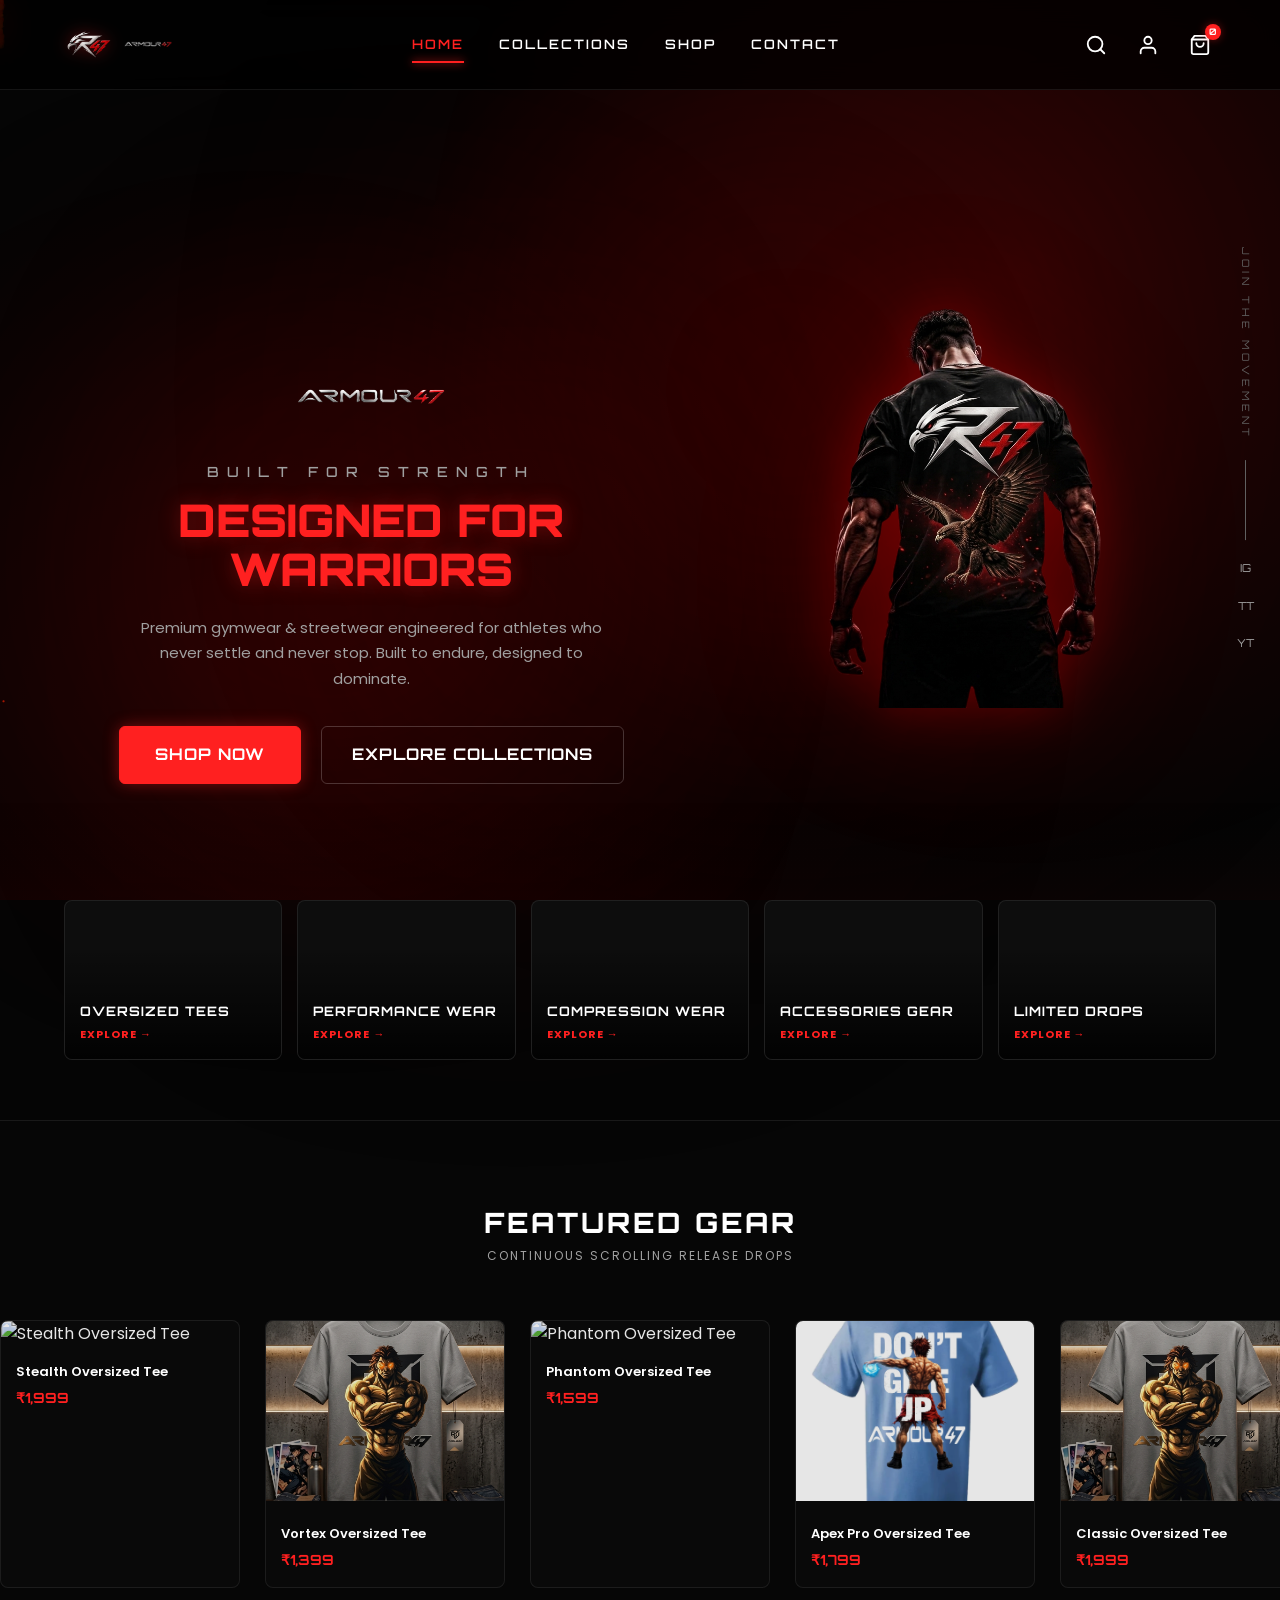
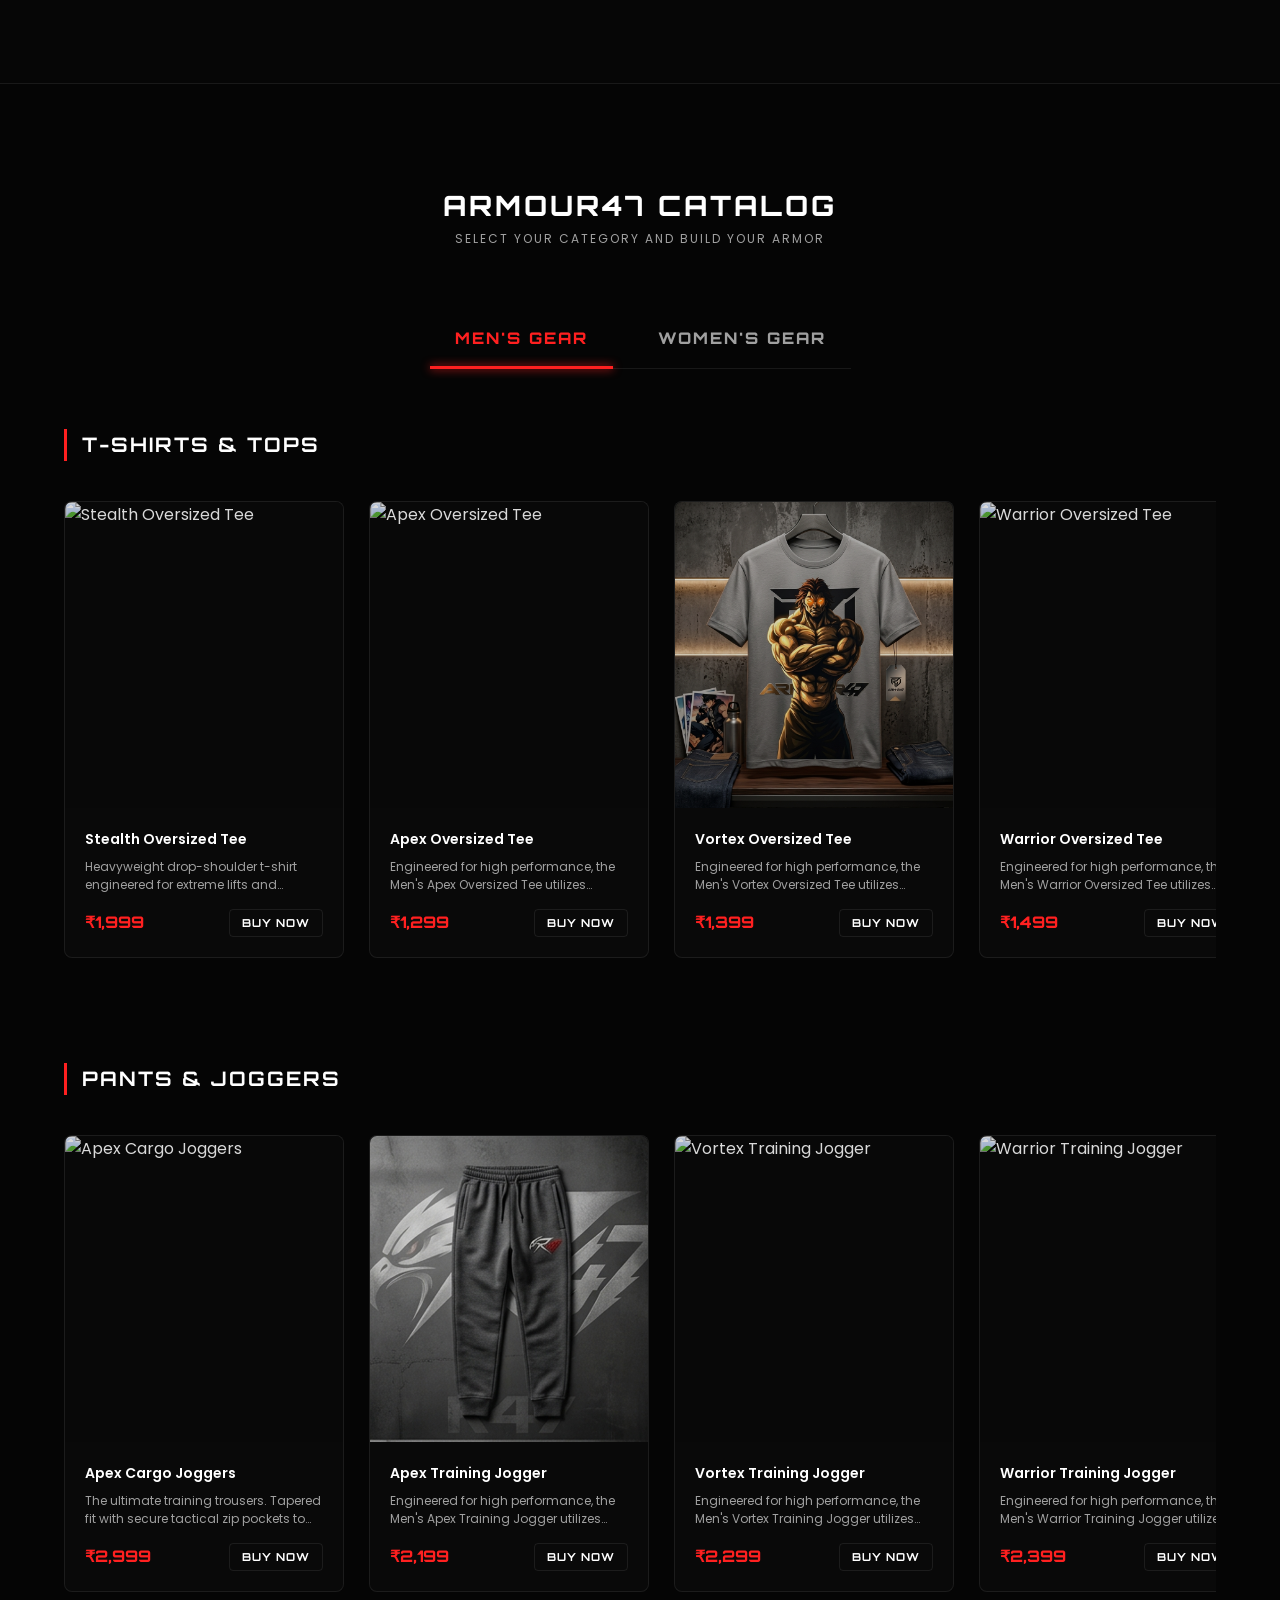
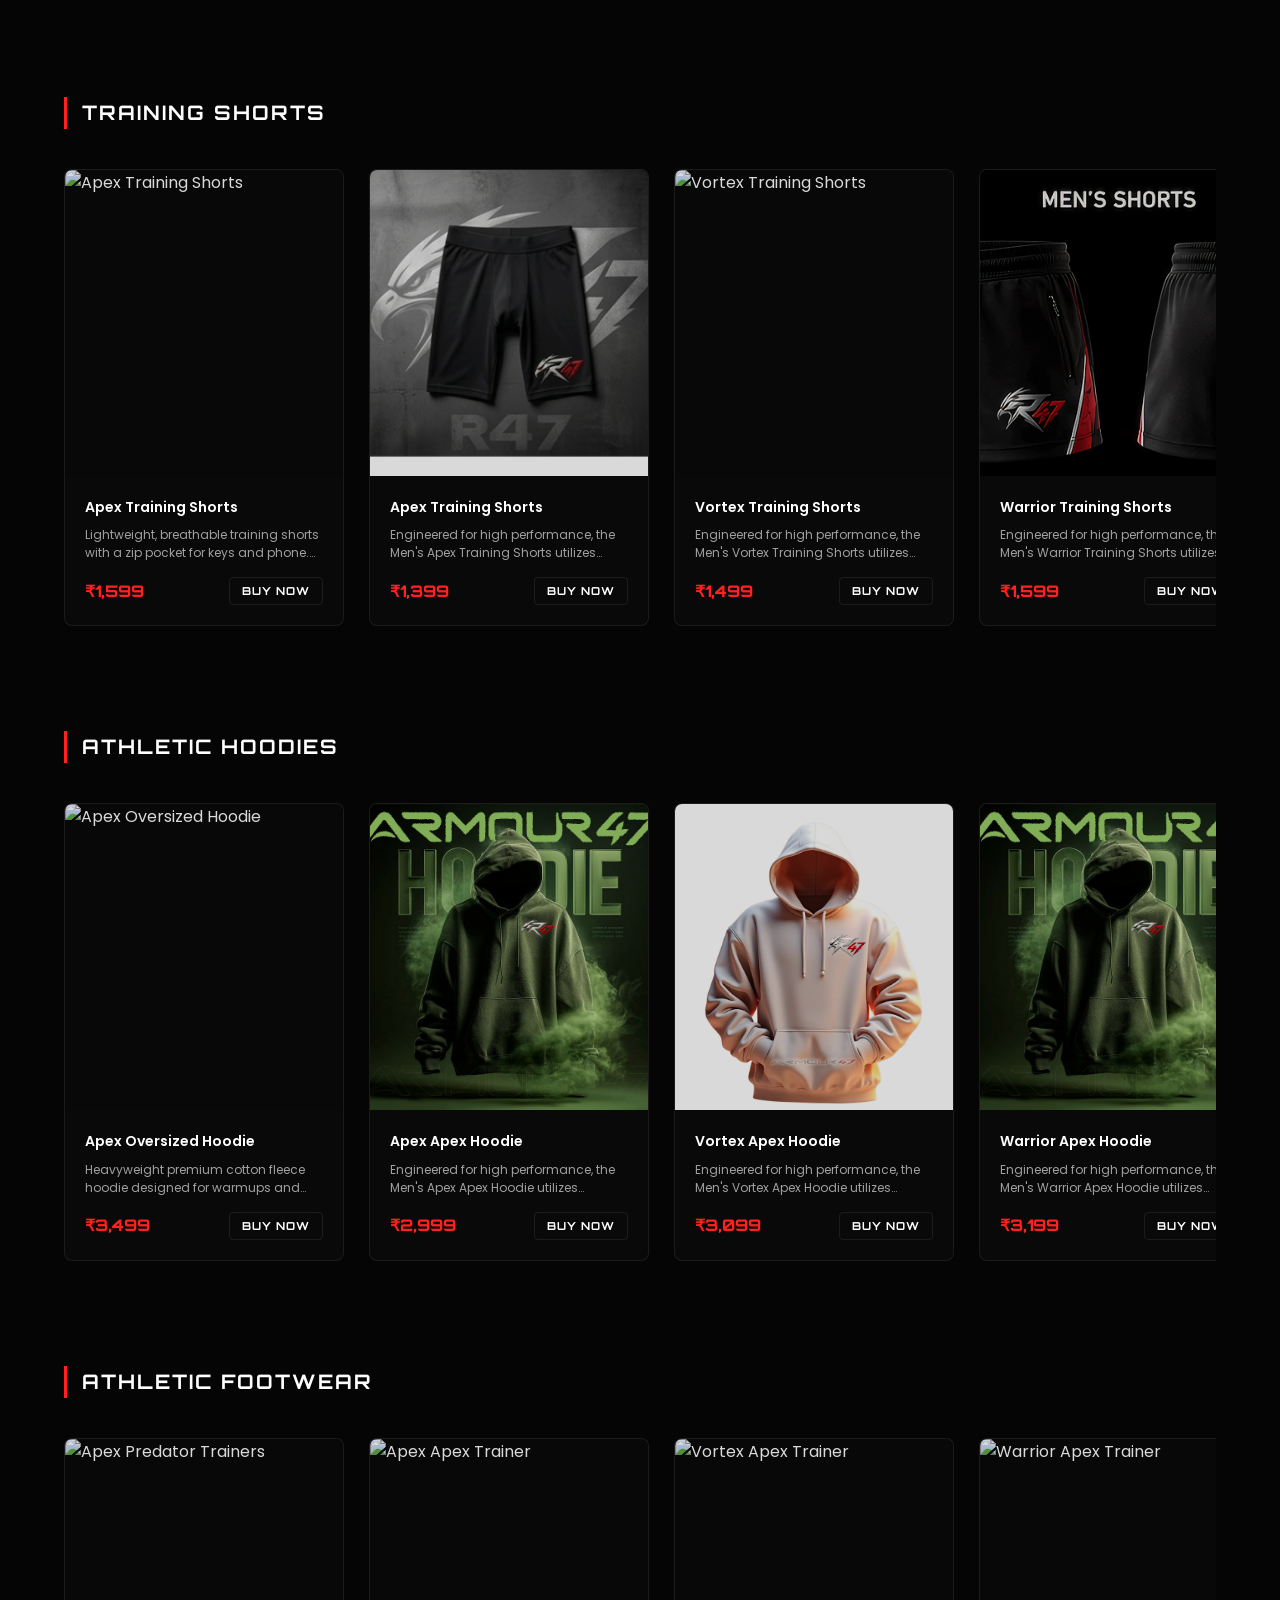
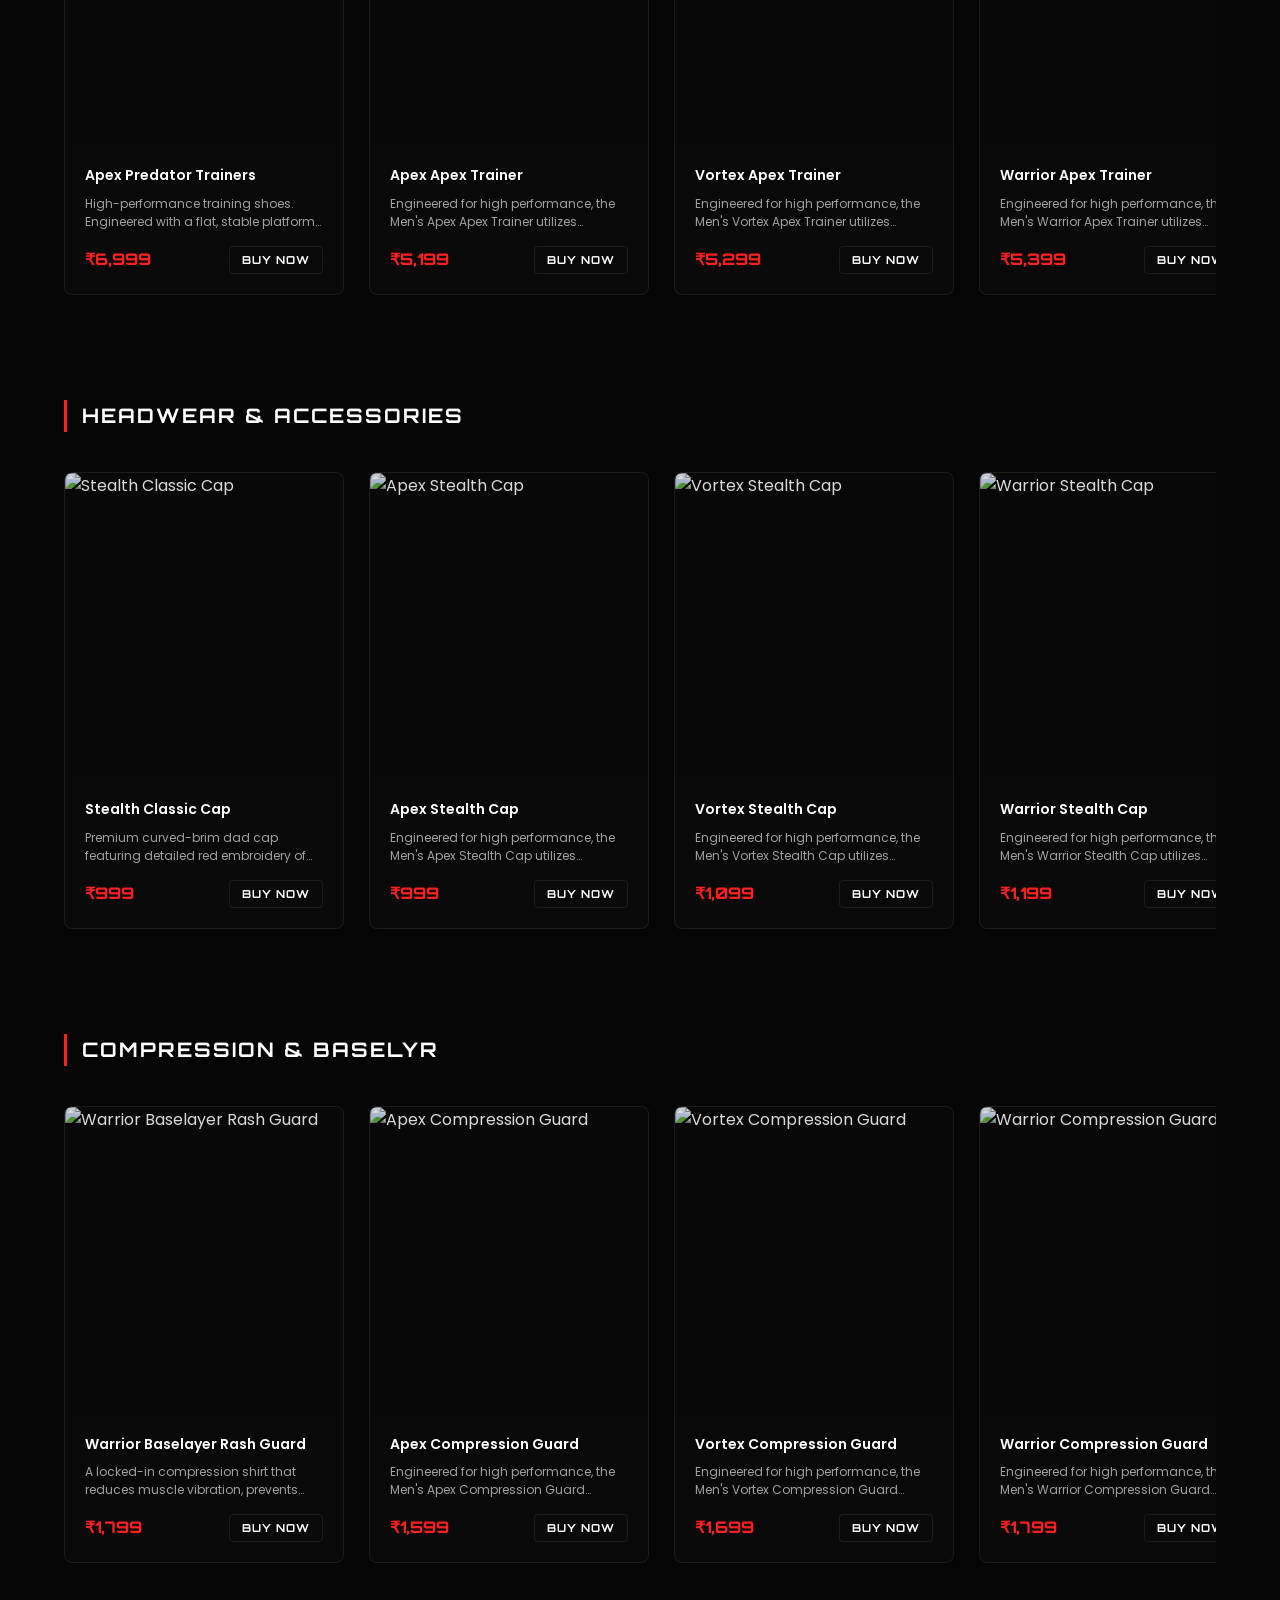
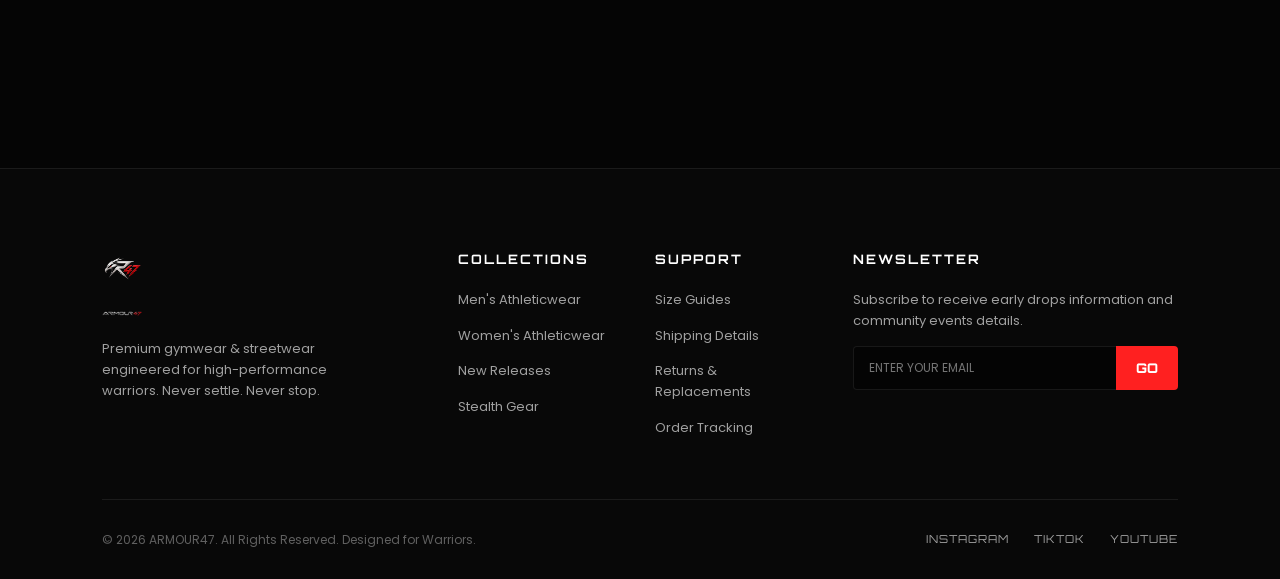
==== commit f5743ce7: "images added Images added and code changes" ====
--- a/index.html
+++ b/index.html
@@ -304,7 +304,13 @@
     <!-- ===================================== -->
     <!-- SCRIPTS -->
     <!-- ===================================== -->
-    <script src="products.js"></script>
+    <script src="products_men.js"></script>
+    <script src="products_women.js"></script>
+    <script>
+        window.PRODUCTS = [...PRODUCTS_MEN, ...PRODUCTS_WOMEN];
+        window.GENDERS = ["men", "women"];
+        window.CATEGORIES = ["tshirts", "pants", "shoes", "caps", "compressions", "shorts", "hoodies"];
+    </script>
     <script src="config.js"></script>
     <script src="script.js"></script>
 </body>
--- a/style.css
+++ b/style.css
@@ -1878,4 +1878,141 @@
     .product-card {
         flex: 0 0 190px;
     }
+}
+
+/* ==========================================================================
+   PRODUCT DETAILS IMAGE SWITCHER
+   ========================================================================== */
+
+.product-detail-img-wrap {
+    position: relative;
+    display: flex;
+    align-items: center;
+    justify-content: center;
+}
+
+.img-switch-btn {
+    position: absolute;
+    top: 50%;
+    transform: translateY(-50%);
+    background: rgba(0, 0, 0, 0.65);
+    border: 1px solid var(--border-light);
+    color: var(--text-pure);
+    width: 45px;
+    height: 45px;
+    border-radius: 50%;
+    display: flex;
+    align-items: center;
+    justify-content: center;
+    font-size: 20px;
+    cursor: pointer;
+    z-index: 10;
+    transition: 0.3s ease;
+    outline: none;
+    user-select: none;
+}
+
+.img-switch-btn:hover {
+    background: var(--primary-red);
+    border-color: var(--primary-red);
+    box-shadow: 0 0 15px var(--glow-red);
+    color: var(--text-pure);
+}
+
+.btn-left {
+    left: 20px;
+}
+
+.btn-right {
+    right: 20px;
+}
+
+/* Hide/adjust arrow buttons if layout is narrow */
+@media (max-width: 768px) {
+    .img-switch-btn {
+        width: 38px;
+        height: 38px;
+        font-size: 16px;
+    }
+    .btn-left {
+        left: 10px;
+    }
+    .btn-right {
+        right: 10px;
+    }
+}
+
+/* ==========================================================================
+   SIDE-BY-SIDE (SBS) IMAGE CROPPER
+   ========================================================================== */
+
+/* 1. Containers */
+.product-img-wrapper.sbs-container {
+    overflow: hidden !important;
+    position: relative !important;
+}
+
+.carousel-card.sbs-container {
+    overflow: hidden !important;
+    position: relative !important;
+}
+
+.product-detail-img-wrap.sbs-container {
+    overflow: hidden !important;
+    position: relative !important;
+    aspect-ratio: 1 / 1.1 !important;
+    width: 100% !important;
+    height: auto !important;
+    padding: 0 !important;
+}
+
+/* 2. Images */
+.product-card-img.sbs-img {
+    position: absolute !important;
+    top: 0 !important;
+    left: 0 !important;
+    right: auto !important;
+    bottom: 0 !important;
+    width: 200% !important;
+    max-width: none !important;
+    height: 100% !important;
+    object-fit: cover !important;
+    transform-origin: left center !important;
+    transition: transform 0.4s cubic-bezier(0.25, 0.46, 0.45, 0.94) !important;
+}
+
+.carousel-card-img.sbs-img {
+    align-self: flex-start !important;
+    flex-shrink: 0 !important;
+    width: 200% !important;
+    max-width: none !important;
+    height: 180px !important;
+    object-fit: cover !important;
+    transform-origin: left center !important;
+    transition: transform 0.4s cubic-bezier(0.25, 0.46, 0.45, 0.94) !important;
+}
+
+.product-detail-img.sbs-img {
+    position: absolute !important;
+    top: 0 !important;
+    left: 0 !important;
+    right: auto !important;
+    bottom: 0 !important;
+    width: 200% !important;
+    max-width: none !important;
+    height: 100% !important;
+    object-fit: cover !important;
+    transform-origin: left center !important;
+    transition: transform 0.4s cubic-bezier(0.25, 0.46, 0.45, 0.94) !important;
+}
+
+/* Default show front (left half) */
+.sbs-img,
+.sbs-img.show-front {
+    transform: translateX(0) !important;
+}
+
+/* Show back (right half) */
+.sbs-img.show-back {
+    transform: translateX(-50%) !important;
 }
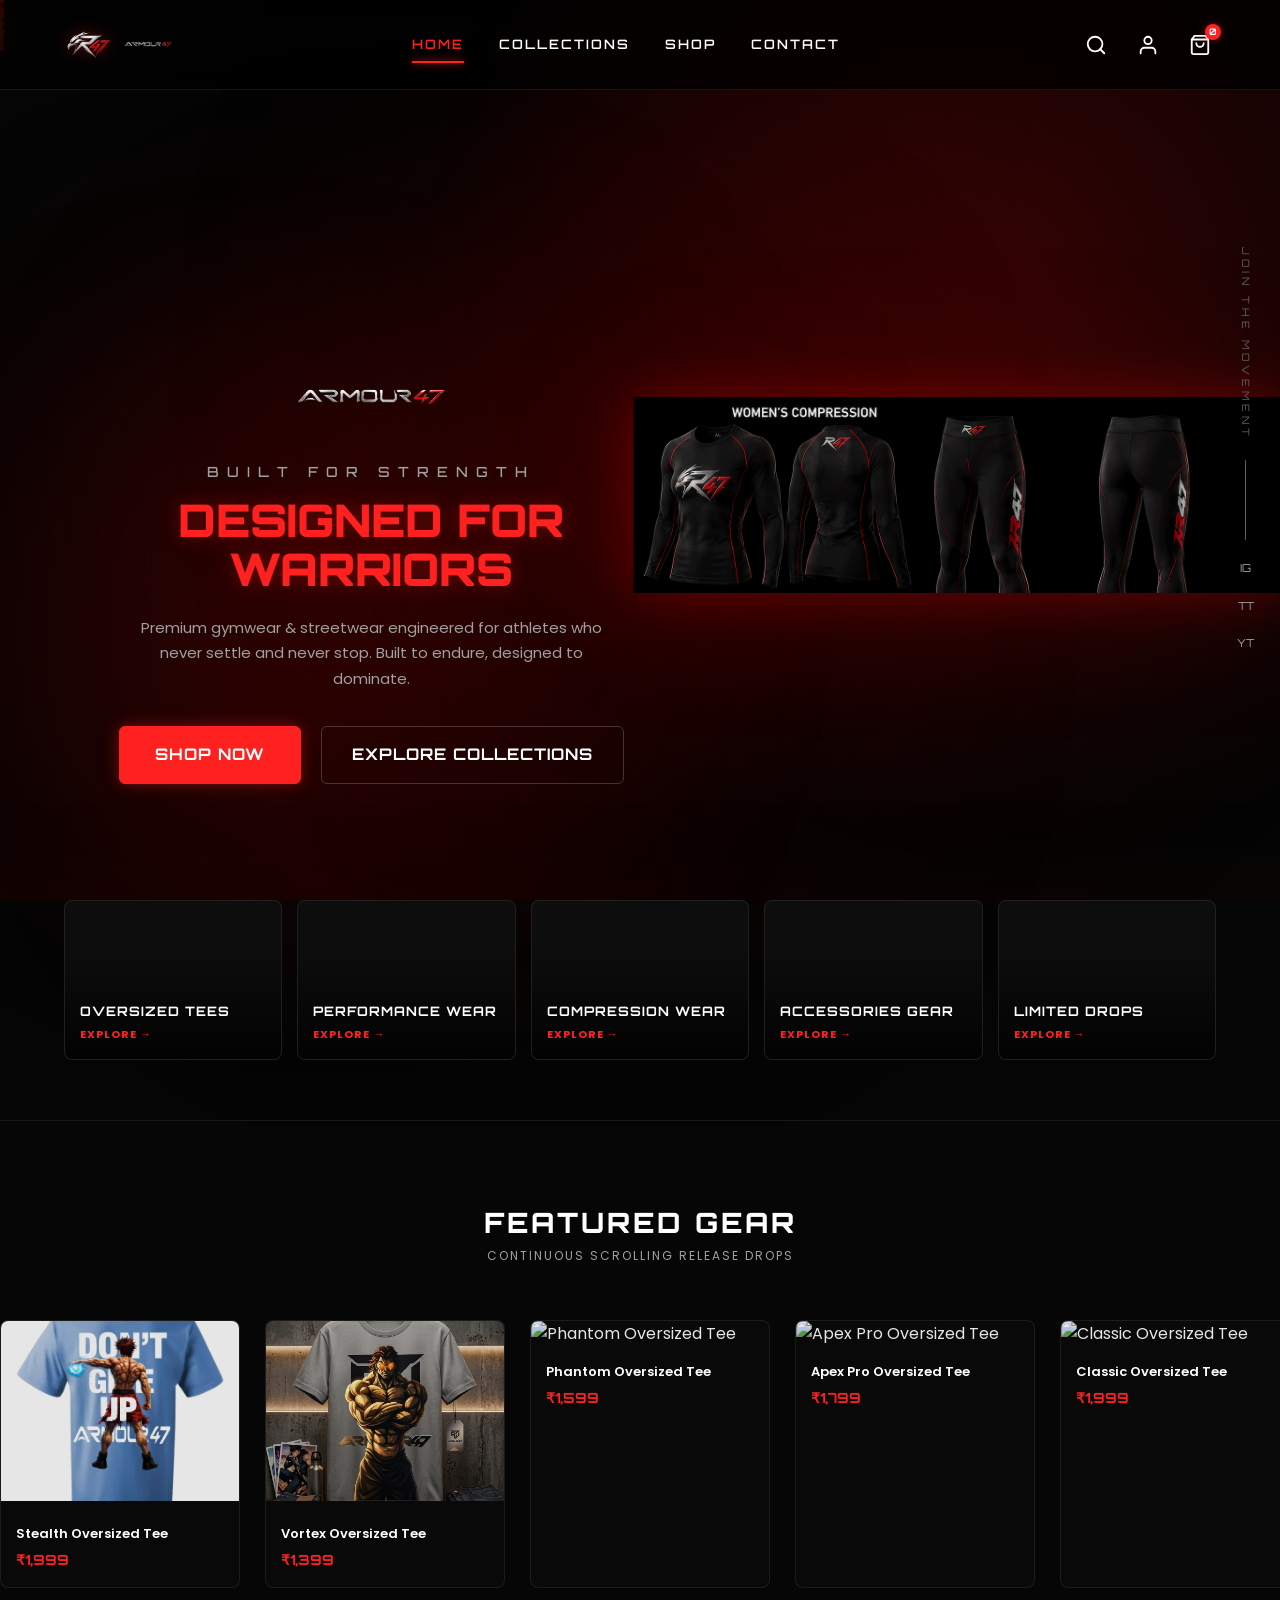
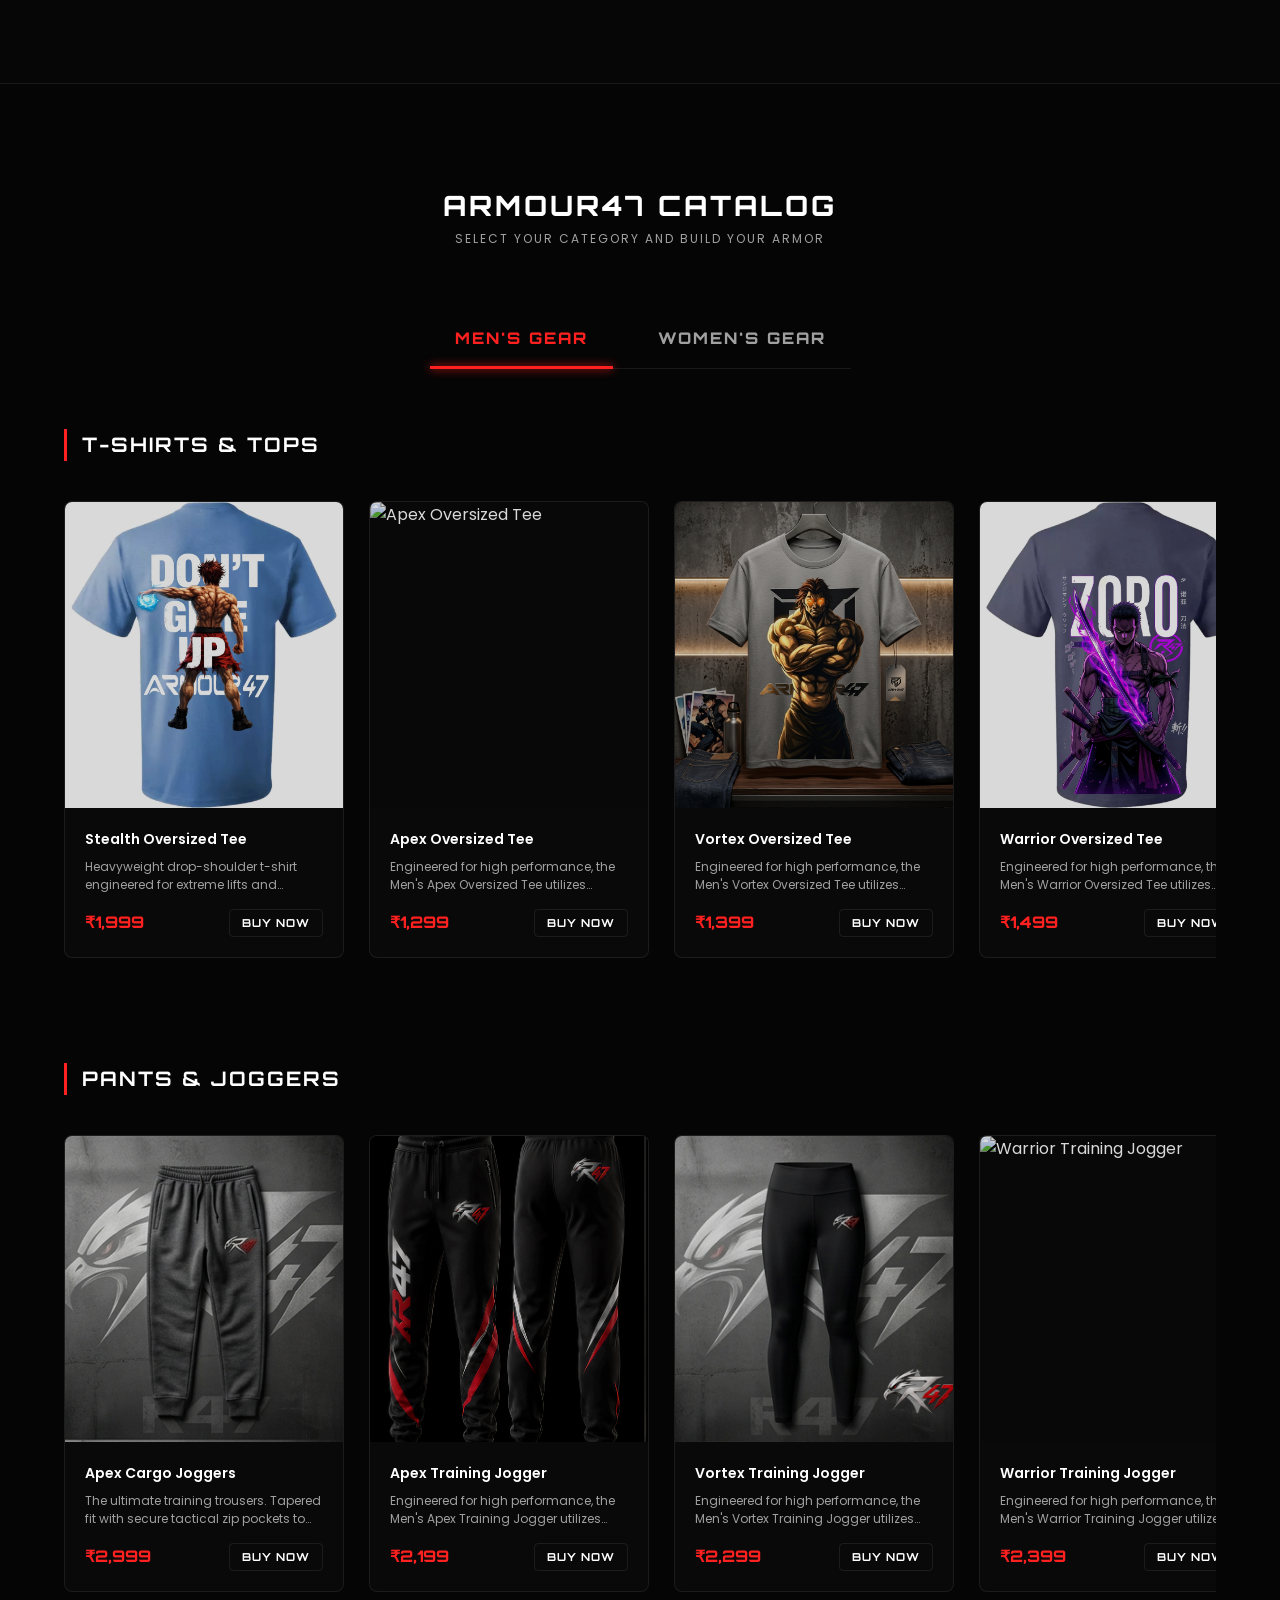
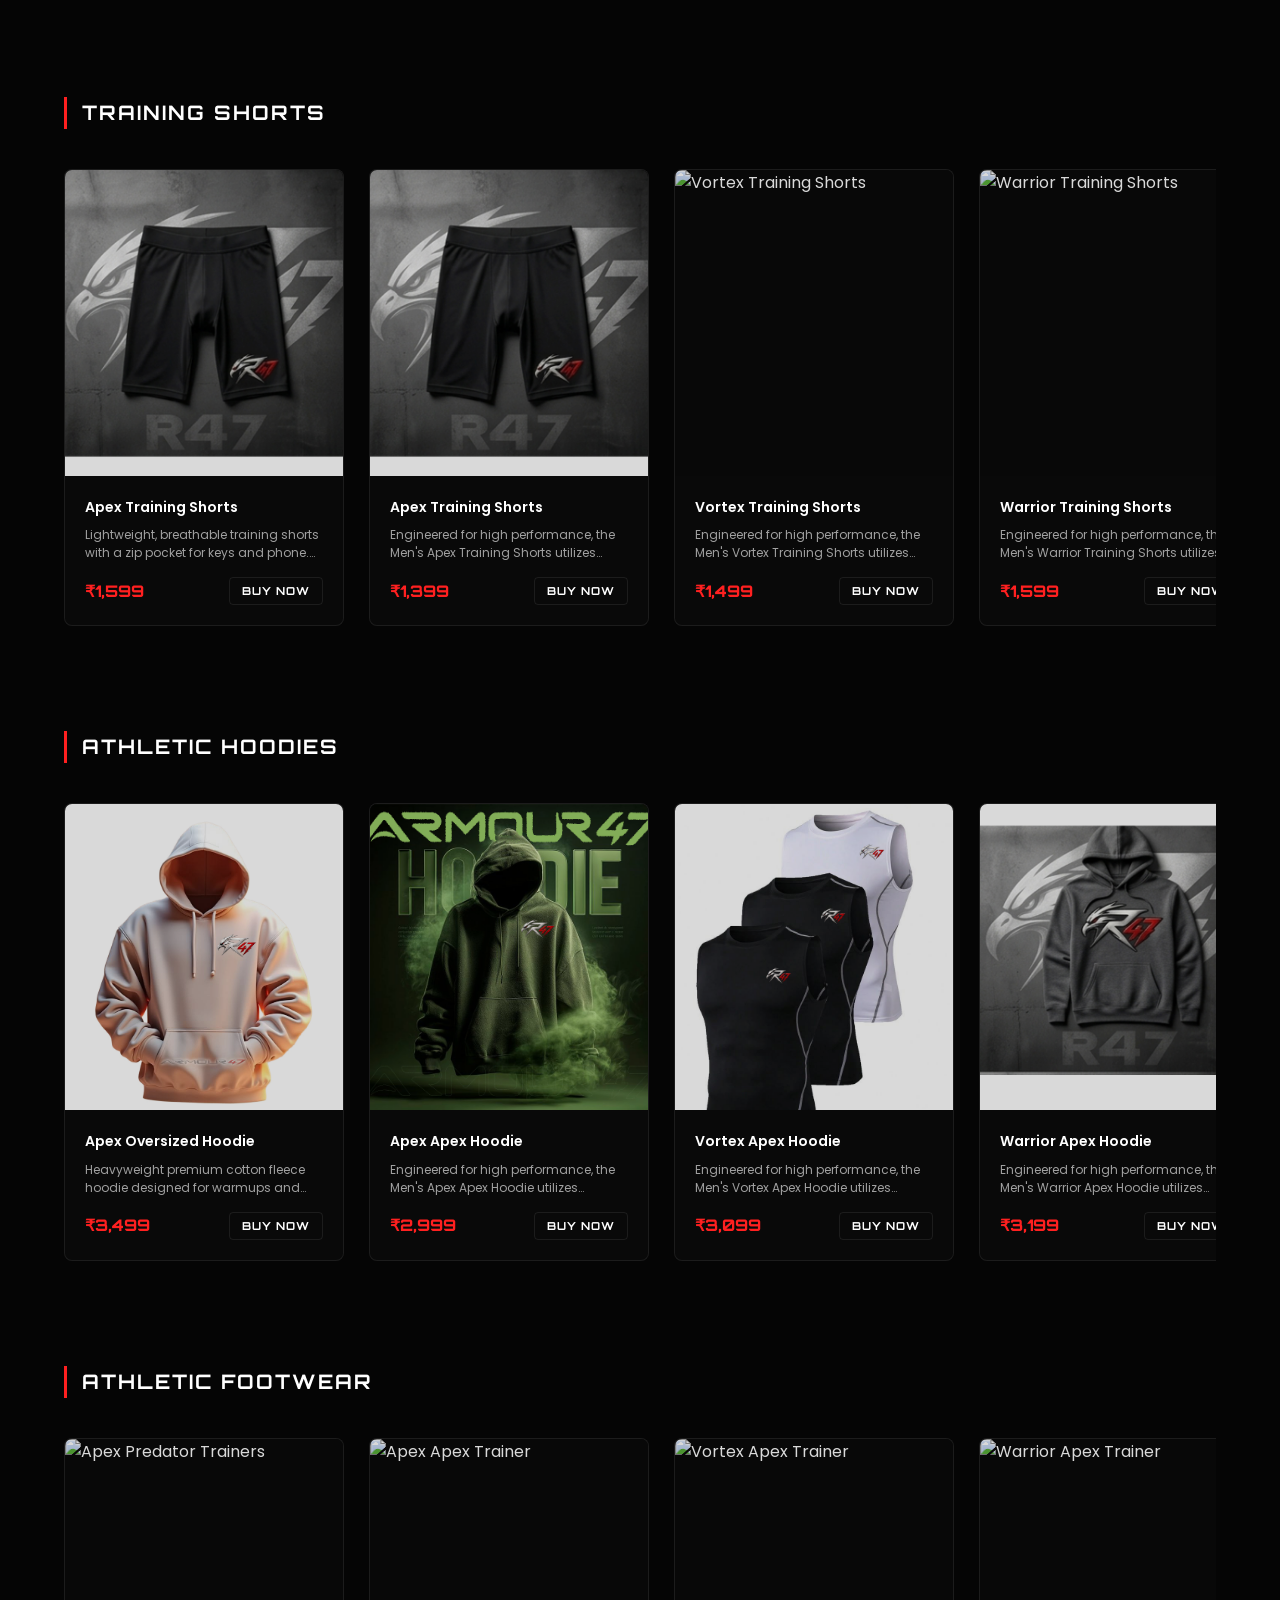
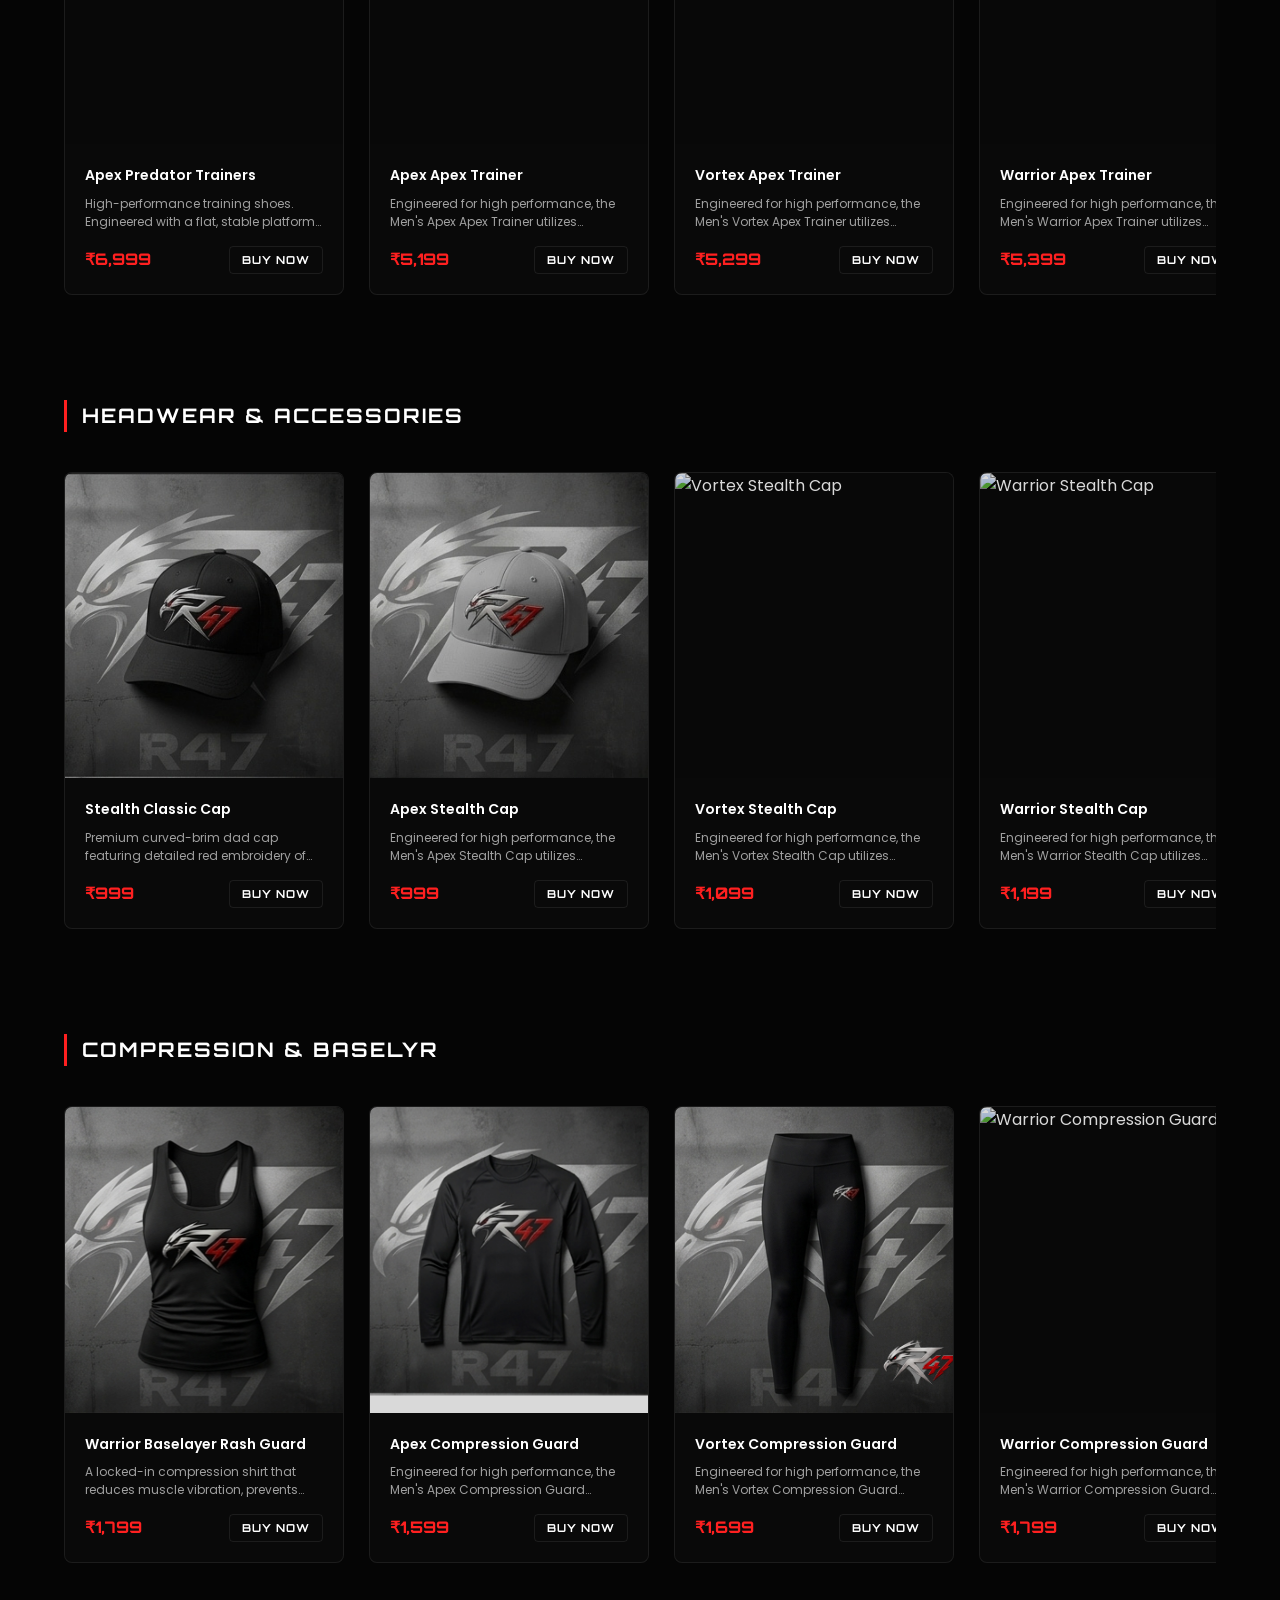
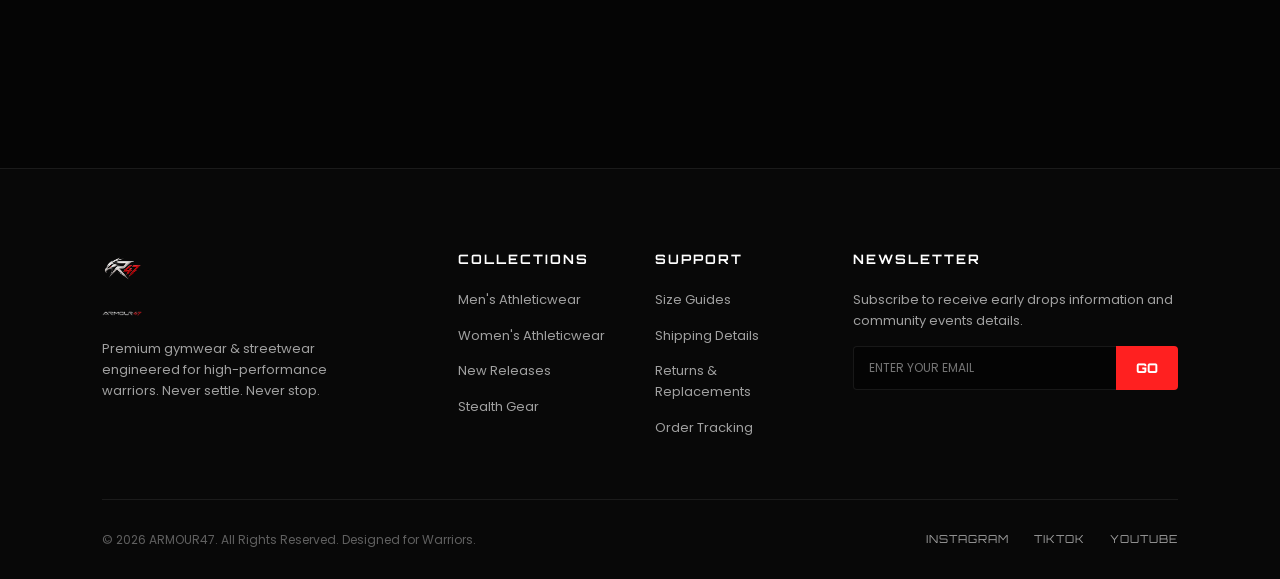
==== commit 380974d7: "Changed code Code change" ====
--- a/index.html
+++ b/index.html
@@ -7,7 +7,7 @@
     <title>ARMOUR47 | Designed for Warriors</title>
 
     <!-- CSS -->
-    <link rel="stylesheet" href="style.css">
+    <link rel="stylesheet" href="assets/css/style.css">
 
     <!-- Fonts -->
     <link rel="preconnect" href="https://fonts.googleapis.com">
@@ -35,8 +35,8 @@
     <!-- ===================================== -->
     <header>
         <div class="logo-area" onclick="window.location.href='#home'">
-            <img src="Elogo-trans.png" alt="R47 Logo" class="logo-icon">
-            <img src="ARMOUR47-trans.png" alt="Armour47" class="logo-text">
+            <img src="assets/images/Elogo-trans.png" alt="R47 Logo" class="logo-icon">
+            <img src="assets/images/ARMOUR47-trans.png" alt="Armour47" class="logo-text">
         </div>
 
         <nav class="desktop-nav">
@@ -85,8 +85,8 @@
     <div class="mobile-nav-panel" id="mobile-nav">
         <div class="mobile-nav-header">
             <div class="logo-area">
-                <img src="Elogo-trans.png" alt="R47 Logo" class="logo-icon">
-                <img src="ARMOUR47-trans.png" alt="Armour47" class="logo-text">
+                <img src="assets/images/Elogo-trans.png" alt="R47 Logo" class="logo-icon">
+                <img src="assets/images/ARMOUR47-trans.png" alt="Armour47" class="logo-text">
             </div>
             <button class="close-btn" id="mobile-nav-close">
                 <svg xmlns="http://www.w3.org/2000/svg" viewBox="0 0 24 24" fill="none" stroke="currentColor"
@@ -135,12 +135,12 @@
         <div class="hero-content">
             <div class="hero-brand">
                 <video autoplay loop muted playsinline class="hero-logo-video">
-                    <source src="logovid.mp4" type="video/mp4">
-                    <img src="Elogo-trans.png" alt="R47 Shield" class="hero-logo-shield">
+                    <source src="assets/images/logovid.mp4" type="video/mp4">
+                    <img src="assets/images/Elogo-trans.png" alt="R47 Shield" class="hero-logo-shield">
                 </video>
             </div>
             <div class="hero-brand-text">
-                <img src="ARMOUR47-trans.png" alt="Armour47 Text" class="hero-logo-text">
+                <img src="assets/images/ARMOUR47-trans.png" alt="Armour47 Text" class="hero-logo-text">
             </div>
 
             <div class="hero-text">
@@ -159,7 +159,10 @@
         </div>
 
         <div class="hero-image">
-            <img src="man-trans.png" alt="Warrior Athlete" class="athlete-img">
+            <img src="assets/images/man-trans.png" alt="Warrior Athlete 1" class="athlete-img active">
+            <img src="assets/images/women/WC TP.jpg" alt="Warrior Athlete 2" class="athlete-img">
+            <img src="assets/images/men/Mhd-1.jpg" alt="Warrior Athlete 3" class="athlete-img">
+            <img src="assets/images/women/Who.jpg" alt="Warrior Athlete 4" class="athlete-img">
         </div>
 
         <div class="social-side">
@@ -260,8 +263,8 @@
     <footer id="footer">
         <div class="footer-content">
             <div class="footer-logo">
-                <img src="Elogo-trans.png" alt="R47 Shield" class="footer-icon">
-                <img src="ARMOUR47-trans.png" alt="Armour47" class="footer-text">
+                <img src="assets/images/Elogo-trans.png" alt="R47 Shield" class="footer-icon">
+                <img src="assets/images/ARMOUR47-trans.png" alt="Armour47" class="footer-text">
                 <p>Premium gymwear & streetwear engineered for high-performance warriors. Never settle. Never stop.</p>
             </div>
 
@@ -304,15 +307,15 @@
     <!-- ===================================== -->
     <!-- SCRIPTS -->
     <!-- ===================================== -->
-    <script src="products_men.js"></script>
-    <script src="products_women.js"></script>
+    <script src="assets/js/products_men.js"></script>
+    <script src="assets/js/products_women.js"></script>
     <script>
         window.PRODUCTS = [...PRODUCTS_MEN, ...PRODUCTS_WOMEN];
         window.GENDERS = ["men", "women"];
         window.CATEGORIES = ["tshirts", "pants", "shoes", "caps", "compressions", "shorts", "hoodies"];
     </script>
-    <script src="config.js"></script>
-    <script src="script.js"></script>
+    <script src="assets/js/config.js"></script>
+    <script src="assets/js/script.js"></script>
 </body>
 
 </html>
--- a/assets/css/style.css
+++ b/assets/css/style.css
@@ -0,0 +1,2132 @@
+/* ==========================================================================
+   ARMOUR47 PREMIUM STYLING SYSTEM
+   ========================================================================== */
+
+:root {
+    --bg-black: #050505;
+    --card-bg: rgba(12, 12, 12, 0.7);
+    --panel-bg: rgba(8, 8, 8, 0.95);
+    --primary-red: #ff2020;
+    --hover-red: #d61414;
+    --glow-red: rgba(255, 32, 32, 0.4);
+    --text-pure: #ffffff;
+    --text-grey: #a0a0a0;
+    --text-dark: #606060;
+    --border-light: rgba(255, 255, 255, 0.08);
+    --border-glow: rgba(255, 32, 32, 0.2);
+    --font-primary: 'Poppins', sans-serif;
+    --font-brand: 'Orbitron', sans-serif;
+}
+
+/* ==========================================================================
+   GLOBAL RESETS
+   ========================================================================== */
+
+* {
+    margin: 0;
+    padding: 0;
+    box-sizing: border-box;
+}
+
+html {
+    scroll-behavior: smooth;
+    scrollbar-width: thin;
+    scrollbar-color: var(--primary-red) var(--bg-black);
+}
+
+::-webkit-scrollbar {
+    width: 6px;
+    height: 6px;
+}
+
+::-webkit-scrollbar-track {
+    background: var(--bg-black);
+}
+
+::-webkit-scrollbar-thumb {
+    background: var(--primary-red);
+    border-radius: 3px;
+}
+
+body {
+    background: var(--bg-black);
+    color: var(--text-pure);
+    font-family: var(--font-primary);
+    overflow-x: hidden;
+    position:relative;
+    line-height: 1.6;
+}
+
+a {
+    color: inherit;
+    text-decoration: none;
+    transition: 0.3s ease;
+}
+
+/* ==========================================================================
+   BACKGROUNDS & CANVASES
+   ========================================================================== */
+
+.bg-overlay {
+    position: fixed;
+    inset: 0;
+    background: radial-gradient(circle at 80% 30%, rgba(255, 0, 0, 0.15), transparent 50%),
+                radial-gradient(circle at 20% 80%, rgba(255, 0, 0, 0.08), transparent 45%);
+    z-index: -10;
+    pointer-events: none;
+}
+
+#canvas-embers {
+    position: fixed;
+    inset: 0;
+    z-index: -5;
+    pointer-events: none;
+}
+
+/* Smoke effect bubbles */
+.smoke {
+    position: fixed;
+    border-radius: 50%;
+    filter: blur(140px);
+    pointer-events: none;
+    z-index: -8;
+    opacity: 0.35;
+}
+
+.smoke1 {
+    width: 600px;
+    height: 600px;
+    background: #600000;
+    right: 15%;
+    top: 10%;
+    animation: floatVertical 18s ease-in-out infinite;
+}
+
+.smoke2 {
+    width: 400px;
+    height: 400px;
+    background: #a00000;
+    left: 10%;
+    bottom: 15%;
+    animation: floatHorizontal 15s ease-in-out infinite;
+}
+
+.smoke3 {
+    width: 500px;
+    height: 500px;
+    background: #300000;
+    right: 40%;
+    bottom: 5%;
+    animation: floatVertical 22s ease-in-out infinite alternate;
+}
+
+@keyframes floatVertical {
+    0%, 100% { transform: translateY(0) scale(1); }
+    50% { transform: translateY(-40px) scale(1.08); }
+}
+
+@keyframes floatHorizontal {
+    0%, 100% { transform: translateX(0) scale(1); }
+    50% { transform: translateX(35px) scale(0.95); }
+}
+
+/* ==========================================================================
+   HEADER & NAVIGATION
+   ========================================================================== */
+
+header {
+    position: fixed;
+    top: 0;
+    left: 0;
+    width: 100%;
+    height: 90px;
+    display: flex;
+    justify-content: space-between;
+    align-items: center;
+    padding: 0 5%;
+    background: rgba(0, 0, 0, 0.75);
+    backdrop-filter: blur(15px);
+    border-bottom: 1px solid var(--border-light);
+    z-index: 1000;
+    transition: background 0.3s;
+}
+
+.logo-area {
+    display: flex;
+    align-items: center;
+    gap: 12px;
+    cursor: pointer;
+}
+
+.logo-icon {
+    height: 48px;
+    object-fit: contain;
+    filter: drop-shadow(0 0 8px var(--glow-red));
+    transition: transform 0.4s cubic-bezier(0.175, 0.885, 0.32, 1.275);
+}
+
+.logo-area:hover .logo-icon {
+    transform: rotate(15deg) scale(1.1);
+}
+
+.logo-text {
+    height: 24px;
+    object-fit: contain;
+}
+
+.desktop-nav {
+    display: flex;
+    gap: 35px;
+}
+
+.desktop-nav a {
+    font-size: 13px;
+    font-weight: 600;
+    letter-spacing: 2px;
+    font-family: var(--font-brand);
+    position: relative;
+    padding: 8px 0;
+}
+
+.desktop-nav a::after {
+    content: '';
+    position: absolute;
+    bottom: 0;
+    left: 0;
+    width: 0;
+    height: 2px;
+    background: var(--primary-red);
+    box-shadow: 0 0 8px var(--primary-red);
+    transition: width 0.3s;
+}
+
+.desktop-nav a:hover,
+.desktop-nav a.active {
+    color: var(--primary-red);
+}
+
+.desktop-nav a:hover::after,
+.desktop-nav a.active::after {
+    width: 100%;
+}
+
+.nav-icons {
+    display: flex;
+    align-items: center;
+    gap: 20px;
+}
+
+.nav-btn {
+    background: none;
+    border: none;
+    color: var(--text-pure);
+    cursor: pointer;
+    padding: 5px;
+    position: relative;
+    display: flex;
+    align-items: center;
+    justify-content: center;
+    transition: 0.2s;
+}
+
+.nav-btn:hover {
+    color: var(--primary-red);
+    transform: translateY(-2px);
+}
+
+.svg-icon {
+    width: 22px;
+    height: 22px;
+}
+
+.cart-btn {
+    position: relative;
+}
+
+.cart-badge {
+    position: absolute;
+    top: -5px;
+    right: -5px;
+    background: var(--primary-red);
+    color: white;
+    font-size: 9px;
+    font-weight: 700;
+    width: 16px;
+    height: 16px;
+    border-radius: 50%;
+    display: flex;
+    align-items: center;
+    justify-content: center;
+    box-shadow: 0 0 8px var(--glow-red);
+    font-family: var(--font-brand);
+}
+
+.hamburger-btn {
+    display: none;
+}
+
+/* Mobile Nav Slide-in Drawer */
+.mobile-nav-panel {
+    position: fixed;
+    top: 0;
+    right: -100%;
+    width: 320px;
+    height: 100vh;
+    background: var(--panel-bg);
+    border-left: 1px solid var(--border-light);
+    z-index: 2000;
+    display: flex;
+    flex-direction: column;
+    padding: 40px;
+    transition: right 0.5s cubic-bezier(0.075, 0.82, 0.165, 1);
+}
+
+.mobile-nav-panel.active {
+    right: 0;
+}
+
+.mobile-nav-header {
+    display: flex;
+    justify-content: space-between;
+    align-items: center;
+    margin-bottom: 60px;
+}
+
+.mobile-nav-header .logo-icon {
+    height: 38px;
+}
+
+.mobile-nav-header .logo-text {
+    height: 20px;
+}
+
+.close-btn {
+    background: none;
+    border: none;
+    color: var(--text-pure);
+    cursor: pointer;
+    display: flex;
+    align-items: center;
+    justify-content: center;
+}
+
+.close-btn:hover {
+    color: var(--primary-red);
+}
+
+.mobile-links {
+    display: flex;
+    flex-direction: column;
+    gap: 30px;
+}
+
+.mobile-links a {
+    font-size: 18px;
+    font-weight: 700;
+    font-family: var(--font-brand);
+    letter-spacing: 3px;
+}
+
+.mobile-links a:hover {
+    color: var(--primary-red);
+    padding-left: 10px;
+}
+
+.mobile-nav-footer {
+    margin-top: auto;
+}
+
+.mobile-nav-footer p {
+    font-family: var(--font-brand);
+    font-size: 11px;
+    letter-spacing: 2px;
+    color: var(--text-dark);
+    margin-bottom: 15px;
+}
+
+.mobile-socials {
+    display: flex;
+    gap: 20px;
+    font-size: 12px;
+    font-weight: 600;
+}
+
+.mobile-socials a:hover {
+    color: var(--primary-red);
+}
+
+/* ==========================================================================
+   SEARCH OVERLAY
+   ========================================================================== */
+
+.search-overlay {
+    position: fixed;
+    inset: 0;
+    background: rgba(0, 0, 0, 0.95);
+    z-index: 1500;
+    display: flex;
+    flex-direction: column;
+    align-items: center;
+    padding-top: 120px;
+    opacity: 0;
+    pointer-events: none;
+    transition: opacity 0.3s;
+}
+
+.search-overlay.active {
+    opacity: 1;
+    pointer-events: auto;
+}
+
+.search-container {
+    width: 80%;
+    max-width: 700px;
+    display: flex;
+    justify-content: space-between;
+    align-items: center;
+    border-bottom: 2px solid var(--primary-red);
+    padding-bottom: 10px;
+    margin-bottom: 40px;
+}
+
+.search-container input {
+    background: none;
+    border: none;
+    outline: none;
+    color: var(--text-pure);
+    font-size: 20px;
+    width: 90%;
+    font-family: var(--font-primary);
+}
+
+.search-results {
+    width: 80%;
+    max-width: 700px;
+    max-height: 50vh;
+    overflow-y: auto;
+    display: flex;
+    flex-direction: column;
+    gap: 15px;
+    padding-right: 10px;
+}
+
+.search-result-item {
+    display: flex;
+    align-items: center;
+    gap: 20px;
+    padding: 10px;
+    border-radius: 6px;
+    background: var(--card-bg);
+    border: 1px solid var(--border-light);
+    cursor: pointer;
+    transition: 0.2s;
+}
+
+.search-result-item:hover {
+    border-color: var(--primary-red);
+    transform: translateX(5px);
+}
+
+.search-result-img {
+    width: 50px;
+    height: 50px;
+    object-fit: cover;
+    border-radius: 4px;
+}
+
+.search-result-info h4 {
+    font-size: 14px;
+    font-weight: 600;
+}
+
+.search-result-info p {
+    font-size: 12px;
+    color: var(--text-grey);
+}
+
+.search-result-price {
+    margin-left: auto;
+    font-weight: 700;
+    color: var(--primary-red);
+}
+
+/* ==========================================================================
+   HERO SECTION
+   ========================================================================== */
+
+.hero {
+    position: relative;
+    min-height: 100vh;
+    display: flex;
+    align-items: center;
+    padding: 120px 8% 80px;
+    justify-content: flex-start;
+}
+
+.hero-content {
+    flex: 0 0 50%;
+    max-width: 650px;
+    z-index: 10;
+    display: flex;
+    flex-direction: column;
+    align-items: center;
+    text-align: center;
+}
+
+.hero-brand {
+    display: flex;
+    justify-content: center;
+    margin-bottom: 15px;
+    width: 100%;
+}
+
+.hero-logo-shield,
+.hero-logo-video {
+    height: 190px;
+    object-fit: contain;
+    filter: drop-shadow(0 0 25px rgba(255, 0, 0, 0.45));
+}
+
+.hero-brand-text {
+    display: flex;
+    justify-content: center;
+    margin-bottom: 25px;
+    width: 100%;
+}
+
+.hero-logo-text {
+    height: 75px;
+    max-width: 100%;
+    object-fit: contain;
+}
+
+.hero-text {
+    margin-bottom: 35px;
+    display: flex;
+    flex-direction: column;
+    align-items: center;
+    width: 100%;
+}
+
+.hero .sub-title {
+    display: block;
+    color: var(--text-grey);
+    letter-spacing: 8px;
+    font-size: 14px;
+    font-weight: 500;
+    margin-bottom: 12px;
+    font-family: var(--font-brand);
+}
+
+.hero-main-title {
+    font-family: var(--font-brand);
+    font-size: 45px;
+    font-weight: 900;
+    line-height: 1.1;
+    color: var(--primary-red);
+    text-transform: uppercase;
+    text-shadow: 0 0 20px rgba(255, 32, 32, 0.35);
+    margin-bottom: 20px;
+}
+
+.hero-desc {
+    font-size: 15px;
+    color: var(--text-grey);
+    line-height: 1.7;
+    max-width: 500px;
+    margin: 0 auto;
+}
+
+.hero-buttons {
+    display: flex;
+    justify-content: center;
+    gap: 20px;
+    width: 100%;
+}
+
+.btn-primary {
+    background: var(--primary-red);
+    color: var(--text-pure);
+    padding: 15px 35px;
+    border-radius: 6px;
+    font-weight: 700;
+    font-family: var(--font-brand);
+    letter-spacing: 1px;
+    box-shadow: 0 0 15px var(--glow-red);
+    border: 1px solid var(--primary-red);
+}
+
+.btn-primary:hover {
+    background: var(--hover-red);
+    box-shadow: 0 0 25px rgba(255, 32, 32, 0.8);
+    transform: translateY(-3px);
+}
+
+.btn-secondary {
+    background: transparent;
+    color: var(--text-pure);
+    padding: 15px 30px;
+    border-radius: 6px;
+    font-weight: 700;
+    font-family: var(--font-brand);
+    letter-spacing: 1px;
+    border: 1px solid rgba(255, 255, 255, 0.2);
+}
+
+.btn-secondary:hover {
+    border-color: var(--primary-red);
+    box-shadow: 0 0 20px var(--glow-red);
+    transform: translateY(-3px);
+}
+
+.hero-image {
+    position: absolute;
+    right: 0;
+    bottom: 0;
+    width: 50%;
+    height: 90vh;
+    display: flex;
+    justify-content: center;
+    align-items: flex-end;
+    z-index: 5;
+    pointer-events: none;
+    transition: transform 0.5s ease-out;
+}
+
+.athlete-img {
+    position: absolute;
+    bottom: 0;
+    height: 100%;
+    max-width: 100%;
+    object-fit: contain;
+    filter: drop-shadow(0 0 25px rgba(255, 0, 0, 0.25))
+            drop-shadow(0 0 70px rgba(255, 0, 0, 0.15));
+    opacity: 0;
+    transform: scale(0.95) translateY(15px);
+    transition: opacity 1.2s ease-in-out, transform 1.2s ease-in-out;
+}
+
+.athlete-img.active {
+    opacity: 1;
+    transform: scale(1.02) translateY(0);
+}
+
+/* Social Side Links vertically styled */
+.social-side {
+    position: absolute;
+    right: 2%;
+    top: 50%;
+    transform: translateY(-50%);
+    display: flex;
+    flex-direction: column;
+    align-items: center;
+    gap: 20px;
+    z-index: 20;
+}
+
+.social-side span {
+    writing-mode: vertical-rl;
+    letter-spacing: 4px;
+    font-size: 10px;
+    color: var(--text-dark);
+    font-family: var(--font-brand);
+}
+
+.social-line {
+    width: 1px;
+    height: 80px;
+    background: var(--text-dark);
+}
+
+.social-icon {
+    font-size: 11px;
+    font-family: var(--font-brand);
+    color: var(--text-grey);
+}
+
+.social-icon:hover {
+    color: var(--primary-red);
+    text-shadow: 0 0 8px var(--primary-red);
+}
+
+/* ==========================================================================
+   TEASER CATEGORY CARDS SECTION
+   ========================================================================== */
+
+.categories-teaser {
+    display: grid;
+    grid-template-columns: repeat(5, 1fr);
+    gap: 15px;
+    padding: 0 5% 60px;
+    z-index: 10;
+    position: relative;
+}
+
+.category-card {
+    position: relative;
+    height: 160px;
+    overflow: hidden;
+    border: 1px solid var(--border-light);
+    border-radius: 8px;
+    cursor: pointer;
+    background: #0d0d0d;
+}
+
+.category-card::before {
+    content: '';
+    position: absolute;
+    inset: 0;
+    border: 1px solid transparent;
+    border-radius: 8px;
+    background: linear-gradient(135deg, var(--primary-red), transparent) border-box;
+    -webkit-mask: linear-gradient(#fff 0 0) padding-box, linear-gradient(#fff 0 0);
+    mask: linear-gradient(#fff 0 0) padding-box, linear-gradient(#fff 0 0);
+    -webkit-mask-composite: xor;
+    mask-composite: exclude;
+    opacity: 0;
+    transition: opacity 0.4s;
+    z-index: 3;
+}
+
+.card-image {
+    position: absolute;
+    inset: 0;
+    background-size: cover;
+    background-position: center;
+    filter: brightness(0.65) contrast(1.1);
+    transition: transform 0.6s cubic-bezier(0.25, 0.46, 0.45, 0.94);
+}
+
+.card1 { background-image: url("https://images.unsplash.com/photo-1523398002811-999ca8dec234?w=600"); }
+.card2 { background-image: url("https://images.unsplash.com/photo-1517836357463-d25dfeac3438?w=600"); }
+.card3 { background-image: url("https://images.unsplash.com/photo-1571019613454-1cb2f99b2d8b?w=600"); }
+.card4 { background-image: url("https://images.unsplash.com/photo-1542291026-7eec264c27ff?w=600"); }
+.card5 { background-image: url("https://images.unsplash.com/photo-1503341455253-b2e723bb3dbb?w=600"); }
+
+.card-content {
+    position: absolute;
+    inset: 0;
+    display: flex;
+    flex-direction: column;
+    justify-content: flex-end;
+    padding: 15px;
+    background: linear-gradient(transparent 30%, rgba(0, 0, 0, 0.85));
+    z-index: 2;
+}
+
+.card-content h3 {
+    font-family: var(--font-brand);
+    font-size: 13px;
+    letter-spacing: 1px;
+    margin-bottom: 5px;
+}
+
+.explore-link {
+    color: var(--primary-red);
+    font-size: 11px;
+    font-weight: 700;
+    letter-spacing: 1px;
+}
+
+.category-card:hover .card-image {
+    transform: scale(1.1);
+    filter: brightness(0.85);
+}
+
+.category-card:hover::before {
+    opacity: 1;
+}
+
+.category-card:hover .explore-link {
+    text-shadow: 0 0 8px var(--primary-red);
+}
+
+/* ==========================================================================
+   AUTO-SCROLLING CAROUSEL
+   ========================================================================== */
+
+.featured-carousel-section {
+    padding: 80px 0;
+    background: rgba(8, 8, 8, 0.6);
+    border-top: 1px solid var(--border-light);
+    border-bottom: 1px solid var(--border-light);
+}
+
+.section-title {
+    font-family: var(--font-brand);
+    font-size: 28px;
+    font-weight: 800;
+    letter-spacing: 3px;
+    color: var(--text-pure);
+    text-transform: uppercase;
+}
+
+.section-subtitle {
+    font-size: 12px;
+    letter-spacing: 2px;
+    color: var(--text-grey);
+    text-transform: uppercase;
+    margin-bottom: 40px;
+}
+
+.text-center {
+    text-align: center;
+}
+
+.marquee-wrapper {
+    width: 100%;
+    overflow: hidden;
+    padding: 15px 0;
+    display: flex;
+}
+
+.marquee-track {
+    display: flex;
+    gap: 25px;
+    width: max-content;
+    animation: marqueeScroll 40s linear infinite;
+}
+
+.marquee-wrapper:hover .marquee-track {
+    animation-play-state: paused;
+}
+
+@keyframes marqueeScroll {
+    0% { transform: translateX(0); }
+    100% { transform: translateX(-50%); }
+}
+
+.carousel-card {
+    width: 240px;
+    background: var(--card-bg);
+    border: 1px solid var(--border-light);
+    border-radius: 8px;
+    overflow: hidden;
+    cursor: pointer;
+    flex-shrink: 0;
+    transition: 0.3s;
+}
+
+.carousel-card:hover {
+    border-color: var(--primary-red);
+    box-shadow: 0 0 15px rgba(255, 32, 32, 0.15);
+    transform: translateY(-5px);
+}
+
+.carousel-card-img {
+    width: 100%;
+    height: 180px;
+    object-fit: cover;
+    filter: brightness(0.9);
+    transition: transform 0.5s;
+}
+
+.carousel-card:hover .carousel-card-img {
+    transform: scale(1.05);
+}
+
+.carousel-card-info {
+    padding: 15px;
+}
+
+.carousel-card-info h4 {
+    font-size: 13px;
+    font-weight: 600;
+    white-space: nowrap;
+    overflow: hidden;
+    text-overflow: ellipsis;
+}
+
+.carousel-card-info p {
+    color: var(--primary-red);
+    font-weight: 700;
+    font-size: 14px;
+    font-family: var(--font-brand);
+    margin-top: 5px;
+}
+
+/* ==========================================================================
+   COLLECTIONS SECTION
+   ========================================================================== */
+
+.collections-section {
+    padding: 100px 5%;
+}
+
+.collections-header {
+    display: flex;
+    flex-direction: column;
+    align-items: center;
+    margin-bottom: 60px;
+}
+
+.gender-tabs {
+    display: flex;
+    gap: 20px;
+    margin-top: 30px;
+    border-bottom: 1px solid var(--border-light);
+    padding-bottom: 10px;
+}
+
+.gender-tab-btn {
+    background: none;
+    border: none;
+    color: var(--text-grey);
+    font-family: var(--font-brand);
+    font-size: 16px;
+    font-weight: 800;
+    letter-spacing: 2px;
+    cursor: pointer;
+    padding: 10px 25px;
+    position: relative;
+    transition: color 0.3s;
+}
+
+.gender-tab-btn::after {
+    content: '';
+    position: absolute;
+    bottom: -11px;
+    left: 0;
+    width: 0;
+    height: 3px;
+    background: var(--primary-red);
+    box-shadow: 0 0 10px var(--primary-red);
+    transition: width 0.3s;
+}
+
+.gender-tab-btn:hover,
+.gender-tab-btn.active {
+    color: var(--primary-red);
+}
+
+.gender-tab-btn.active::after {
+    width: 100%;
+}
+
+.collections-panel {
+    display: none;
+    opacity: 0;
+    transition: opacity 0.5s;
+}
+
+.collections-panel.active {
+    display: block;
+    opacity: 1;
+}
+
+/* Sub-category Layout inside Panels */
+.category-block {
+    margin-bottom: 80px;
+}
+
+.category-title {
+    font-family: var(--font-brand);
+    font-size: 20px;
+    font-weight: 700;
+    letter-spacing: 2px;
+    color: var(--text-pure);
+    border-left: 3px solid var(--primary-red);
+    padding-left: 15px;
+    margin-bottom: 30px;
+    text-transform: uppercase;
+}
+
+.product-grid {
+    display: flex;
+    overflow-x: auto;
+    scroll-snap-type: x mandatory;
+    gap: 25px;
+    padding: 10px 5px 25px;
+    scroll-behavior: smooth;
+    scrollbar-width: thin;
+    scrollbar-color: var(--primary-red) rgba(255, 255, 255, 0.05);
+}
+
+.product-grid::-webkit-scrollbar {
+    height: 6px;
+}
+
+.product-grid::-webkit-scrollbar-track {
+    background: rgba(255, 255, 255, 0.02);
+    border-radius: 3px;
+}
+
+.product-grid::-webkit-scrollbar-thumb {
+    background: var(--primary-red);
+    border-radius: 3px;
+}
+
+/* Product Card */
+.product-card {
+    flex: 0 0 280px;
+    scroll-snap-align: start;
+    background: var(--card-bg);
+    border: 1px solid var(--border-light);
+    border-radius: 8px;
+    overflow: hidden;
+    cursor: pointer;
+    transition: transform 0.4s cubic-bezier(0.165, 0.84, 0.44, 1), border-color 0.4s;
+    display: flex;
+    flex-direction: column;
+}
+
+.product-card:hover {
+    border-color: var(--primary-red);
+    box-shadow: 0 0 20px rgba(255, 32, 32, 0.15);
+    transform: translateY(-8px);
+}
+
+.product-img-wrapper {
+    width: 100%;
+    padding-top: 110%; /* 1.1 aspect-ratio */
+    position: relative;
+    overflow: hidden;
+    background: #080808;
+}
+
+.product-card-img {
+    position: absolute;
+    inset: 0;
+    width: 100%;
+    height: 100%;
+    object-fit: cover;
+    filter: brightness(0.85);
+    transition: transform 0.6s;
+}
+
+.product-card:hover .product-card-img {
+    transform: scale(1.06);
+    filter: brightness(1);
+}
+
+.product-card-info {
+    padding: 20px;
+    display: flex;
+    flex-direction: column;
+    flex-grow: 1;
+}
+
+.product-card-info h3 {
+    font-size: 14px;
+    font-weight: 600;
+    color: var(--text-pure);
+    margin-bottom: 8px;
+    white-space: nowrap;
+    overflow: hidden;
+    text-overflow: ellipsis;
+}
+
+.product-card-info p {
+    font-size: 12px;
+    color: var(--text-grey);
+    margin-bottom: 15px;
+    flex-grow: 1;
+    display: -webkit-box;
+    -webkit-line-clamp: 2;
+    -webkit-box-orient: vertical;
+    overflow: hidden;
+    text-overflow: ellipsis;
+    line-height: 1.5;
+}
+
+.product-card-footer {
+    display: flex;
+    justify-content: space-between;
+    align-items: center;
+    margin-top: auto;
+}
+
+.product-price {
+    font-family: var(--font-brand);
+    font-size: 16px;
+    font-weight: 800;
+    color: var(--primary-red);
+}
+
+.btn-buy-card {
+    background: transparent;
+    border: 1px solid var(--border-light);
+    color: var(--text-pure);
+    padding: 6px 12px;
+    border-radius: 4px;
+    font-size: 11px;
+    font-weight: 700;
+    font-family: var(--font-brand);
+    letter-spacing: 1px;
+    transition: 0.2s;
+}
+
+.product-card:hover .btn-buy-card {
+    background: var(--primary-red);
+    border-color: var(--primary-red);
+    box-shadow: 0 0 10px var(--glow-red);
+}
+
+/* ==========================================================================
+   PRODUCT DETAIL PAGE SPECIFIC STYLING
+   ========================================================================== */
+
+.product-detail-container {
+    max-width: 1200px;
+    margin: 140px auto 80px;
+    padding: 0 5%;
+    display: grid;
+    grid-template-columns: 1fr 1fr;
+    gap: 60px;
+}
+
+.product-gallery-container {
+    display: flex;
+    flex-direction: column;
+    width: 100%;
+}
+
+.product-detail-img-wrap {
+    background: var(--card-bg);
+    border: 1px solid var(--border-light);
+    border-radius: 12px;
+    padding: 20px;
+    display: flex;
+    justify-content: center;
+    align-items: center;
+    position: relative;
+    overflow: hidden;
+}
+
+.product-detail-img-wrap::before {
+    content: '';
+    position: absolute;
+    width: 250px;
+    height: 250px;
+    background: radial-gradient(circle, rgba(255,0,0,0.2) 0%, transparent 70%);
+    z-index: 1;
+}
+
+.main-image-scroller {
+    display: flex;
+    overflow-x: auto;
+    scroll-snap-type: x mandatory;
+    scrollbar-width: none;
+    -ms-overflow-style: none;
+    width: 100%;
+    z-index: 2;
+}
+
+.main-image-scroller::-webkit-scrollbar {
+    display: none;
+}
+
+.product-detail-img {
+    width: 100%;
+    flex-shrink: 0;
+    max-height: 500px;
+    object-fit: contain;
+    border-radius: 8px;
+    filter: drop-shadow(0 0 15px rgba(0,0,0,0.5));
+    scroll-snap-align: start;
+}
+
+/* Image Thumbnails */
+.product-thumbnails {
+    display: flex;
+    justify-content: center;
+    gap: 12px;
+    margin-top: 15px;
+    width: 100%;
+}
+
+.thumbnail-item {
+    width: 70px;
+    height: 70px;
+    border: 1px solid var(--border-light);
+    background: var(--card-bg);
+    border-radius: 6px;
+    cursor: pointer;
+    overflow: hidden;
+    opacity: 0.6;
+    transition: all 0.3s ease;
+}
+
+.thumbnail-item img {
+    width: 100%;
+    height: 100%;
+    object-fit: cover;
+}
+
+.thumbnail-item:hover {
+    opacity: 0.9;
+    border-color: var(--primary-red);
+}
+
+.thumbnail-item.active {
+    opacity: 1;
+    border-color: var(--primary-red);
+    box-shadow: 0 0 8px var(--glow-red);
+}
+
+/* Color Chips */
+.color-selector {
+    margin-bottom: 30px;
+    border-top: 1px solid var(--border-light);
+    padding-top: 25px;
+}
+
+.color-selector h4 {
+    font-family: var(--font-brand);
+    font-size: 12px;
+    letter-spacing: 1px;
+    color: var(--text-pure);
+    margin-bottom: 12px;
+    text-transform: uppercase;
+}
+
+.color-chips {
+    display: flex;
+    gap: 15px;
+    align-items: center;
+    margin-bottom: 10px;
+}
+
+.color-chip {
+    width: 32px;
+    height: 32px;
+    border-radius: 50%;
+    border: 2px solid transparent;
+    cursor: pointer;
+    transition: all 0.3s ease;
+    box-shadow: inset 0 0 6px rgba(0, 0, 0, 0.6), 0 2px 4px rgba(0,0,0,0.3);
+    outline: none;
+}
+
+.color-chip:hover {
+    transform: scale(1.15);
+}
+
+.color-chip.active {
+    border-color: var(--primary-red);
+    box-shadow: 0 0 10px var(--glow-red), inset 0 0 6px rgba(0, 0, 0, 0.6);
+    transform: scale(1.1);
+}
+
+.selected-color-label {
+    font-size: 13px;
+    color: var(--text-grey);
+    font-weight: 500;
+}
+
+.product-detail-info {
+    display: flex;
+    flex-direction: column;
+}
+
+.detail-gender-cat {
+    font-family: var(--font-brand);
+    font-size: 12px;
+    letter-spacing: 3px;
+    color: var(--primary-red);
+    text-transform: uppercase;
+    margin-bottom: 10px;
+}
+
+.detail-name {
+    font-family: var(--font-brand);
+    font-size: 32px;
+    font-weight: 800;
+    line-height: 1.2;
+    margin-bottom: 15px;
+    text-transform: uppercase;
+}
+
+.detail-price {
+    font-family: var(--font-brand);
+    font-size: 28px;
+    font-weight: 800;
+    color: var(--primary-red);
+    margin-bottom: 25px;
+}
+
+.detail-desc {
+    color: var(--text-grey);
+    font-size: 14px;
+    line-height: 1.7;
+    margin-bottom: 30px;
+}
+
+/* Size Chips */
+.size-selector {
+    margin-bottom: 30px;
+}
+
+.size-selector h4 {
+    font-family: var(--font-brand);
+    font-size: 12px;
+    letter-spacing: 1px;
+    color: var(--text-pure);
+    margin-bottom: 12px;
+}
+
+.size-chips {
+    display: flex;
+    gap: 12px;
+}
+
+.size-chip {
+    width: 45px;
+    height: 45px;
+    border: 1px solid var(--border-light);
+    background: transparent;
+    color: var(--text-pure);
+    font-family: var(--font-brand);
+    font-size: 13px;
+    font-weight: 700;
+    display: flex;
+    align-items: center;
+    justify-content: center;
+    border-radius: 6px;
+    cursor: pointer;
+    transition: 0.2s;
+}
+
+.size-chip:hover {
+    border-color: var(--primary-red);
+    color: var(--primary-red);
+}
+
+.size-chip.active {
+    background: var(--primary-red);
+    border-color: var(--primary-red);
+    color: var(--text-pure);
+    box-shadow: 0 0 10px var(--glow-red);
+}
+
+/* Features list */
+.features-section {
+    margin-bottom: 40px;
+    border-top: 1px solid var(--border-light);
+    padding-top: 30px;
+}
+
+.features-section h4 {
+    font-family: var(--font-brand);
+    font-size: 12px;
+    letter-spacing: 1px;
+    margin-bottom: 15px;
+}
+
+.features-list {
+    list-style: none;
+}
+
+.features-list li {
+    font-size: 13px;
+    color: var(--text-grey);
+    margin-bottom: 10px;
+    display: flex;
+    align-items: center;
+    gap: 10px;
+}
+
+.features-list li::before {
+    content: '';
+    width: 6px;
+    height: 6px;
+    background: var(--primary-red);
+    box-shadow: 0 0 5px var(--primary-red);
+    border-radius: 50%;
+    flex-shrink: 0;
+}
+
+.order-btn-wrapper {
+    margin-top: auto;
+}
+
+.btn-order-huge {
+    width: 100%;
+    background: var(--primary-red);
+    color: var(--text-pure);
+    border: none;
+    padding: 18px;
+    border-radius: 8px;
+    font-family: var(--font-brand);
+    font-size: 16px;
+    font-weight: 800;
+    letter-spacing: 2px;
+    cursor: pointer;
+    box-shadow: 0 0 20px var(--glow-red);
+    transition: 0.3s;
+}
+
+.btn-order-huge:hover {
+    background: var(--hover-red);
+    box-shadow: 0 0 30px rgba(255, 32, 32, 0.7);
+    transform: translateY(-2px);
+}
+
+/* ==========================================================================
+   ORDER FORM SLIDE-IN MODAL
+   ========================================================================== */
+
+.modal-overlay {
+    position: fixed;
+    inset: 0;
+    background: rgba(0, 0, 0, 0.85);
+    backdrop-filter: blur(8px);
+    z-index: 3000;
+    display: flex;
+    justify-content: flex-end;
+    opacity: 0;
+    pointer-events: none;
+    transition: opacity 0.4s;
+}
+
+.modal-overlay.active {
+    opacity: 1;
+    pointer-events: auto;
+}
+
+.modal-panel {
+    width: 500px;
+    max-width: 100%;
+    height: 100vh;
+    background: var(--panel-bg);
+    border-left: 1px solid var(--border-glow);
+    padding: 40px;
+    display: flex;
+    flex-direction: column;
+    position: relative;
+    transform: translateX(100%);
+    transition: transform 0.5s cubic-bezier(0.075, 0.82, 0.165, 1);
+    overflow-y: auto;
+}
+
+.modal-overlay.active .modal-panel {
+    transform: translateX(0);
+}
+
+.modal-header {
+    display: flex;
+    justify-content: space-between;
+    align-items: center;
+    margin-bottom: 30px;
+}
+
+.modal-header h3 {
+    font-family: var(--font-brand);
+    font-size: 20px;
+    font-weight: 800;
+    letter-spacing: 2px;
+    color: var(--primary-red);
+    text-transform: uppercase;
+}
+
+.order-product-summary {
+    display: flex;
+    gap: 15px;
+    align-items: center;
+    padding: 15px;
+    background: rgba(255, 255, 255, 0.03);
+    border: 1px solid var(--border-light);
+    border-radius: 8px;
+    margin-bottom: 30px;
+}
+
+.order-summary-img {
+    width: 60px;
+    height: 60px;
+    object-fit: cover;
+    border-radius: 4px;
+}
+
+.order-summary-info h4 {
+    font-size: 14px;
+    font-weight: 600;
+}
+
+.order-summary-info p {
+    font-size: 12px;
+    color: var(--text-grey);
+    margin-top: 3px;
+}
+
+.order-form {
+    display: flex;
+    flex-direction: column;
+    gap: 20px;
+}
+
+.form-group {
+    display: flex;
+    flex-direction: column;
+    gap: 8px;
+}
+
+.form-group label {
+    font-size: 11px;
+    font-weight: 600;
+    letter-spacing: 1px;
+    color: var(--text-grey);
+    font-family: var(--font-brand);
+}
+
+.form-group input,
+.form-group textarea {
+    background: rgba(0, 0, 0, 0.4);
+    border: 1px solid var(--border-light);
+    color: var(--text-pure);
+    padding: 12px 15px;
+    border-radius: 6px;
+    font-size: 14px;
+    font-family: var(--font-primary);
+    transition: border-color 0.3s, box-shadow 0.3s;
+}
+
+.form-group input:focus,
+.form-group textarea:focus {
+    border-color: var(--primary-red);
+    outline: none;
+    box-shadow: 0 0 8px rgba(255, 32, 32, 0.25);
+}
+
+.form-row {
+    display: grid;
+    grid-template-columns: 1fr 1fr;
+    gap: 20px;
+}
+
+.btn-form-submit {
+    background: var(--primary-red);
+    color: var(--text-pure);
+    border: none;
+    padding: 15px;
+    border-radius: 6px;
+    font-family: var(--font-brand);
+    font-size: 14px;
+    font-weight: 800;
+    letter-spacing: 1px;
+    cursor: pointer;
+    margin-top: 10px;
+    transition: 0.3s;
+    display: flex;
+    align-items: center;
+    justify-content: center;
+    gap: 10px;
+}
+
+.btn-form-submit:hover {
+    background: var(--hover-red);
+    box-shadow: 0 0 15px var(--glow-red);
+}
+
+.btn-form-submit:disabled {
+    background: var(--text-dark);
+    cursor: not-allowed;
+    box-shadow: none;
+}
+
+.loader {
+    width: 16px;
+    height: 16px;
+    border: 2px solid white;
+    border-bottom-color: transparent;
+    border-radius: 50%;
+    display: inline-block;
+    animation: rotation 1s linear infinite;
+}
+
+@keyframes rotation {
+    0% { transform: rotate(0deg); }
+    100% { transform: rotate(360deg); }
+}
+
+/* Success Banner inside Modal */
+.success-panel {
+    display: none;
+    flex-direction: column;
+    align-items: center;
+    justify-content: center;
+    height: 80%;
+    text-align: center;
+}
+
+.success-panel.active {
+    display: flex;
+}
+
+.success-icon-wrap {
+    width: 80px;
+    height: 80px;
+    border-radius: 50%;
+    background: rgba(32, 255, 32, 0.1);
+    border: 2px solid #20ff20;
+    color: #20ff20;
+    display: flex;
+    align-items: center;
+    justify-content: center;
+    margin-bottom: 25px;
+    box-shadow: 0 0 20px rgba(32, 255, 32, 0.2);
+}
+
+.success-icon-wrap svg {
+    width: 40px;
+    height: 40px;
+}
+
+.success-panel h4 {
+    font-family: var(--font-brand);
+    font-size: 22px;
+    font-weight: 800;
+    letter-spacing: 2px;
+    color: #20ff20;
+    margin-bottom: 15px;
+    text-transform: uppercase;
+}
+
+.success-panel p {
+    color: var(--text-grey);
+    font-size: 14px;
+    line-height: 1.6;
+    max-width: 320px;
+    margin-bottom: 30px;
+}
+
+.btn-success-close {
+    background: transparent;
+    border: 1px solid rgba(255, 255, 255, 0.2);
+    color: var(--text-pure);
+    padding: 12px 30px;
+    border-radius: 6px;
+    font-family: var(--font-brand);
+    font-weight: 700;
+    font-size: 12px;
+    letter-spacing: 1px;
+    cursor: pointer;
+    transition: 0.2s;
+}
+
+.btn-success-close:hover {
+    border-color: var(--text-pure);
+    background: rgba(255, 255, 255, 0.05);
+}
+
+/* ==========================================================================
+   FOOTER STYLING
+   ========================================================================== */
+
+footer {
+    background: #080808;
+    border-top: 1px solid var(--border-light);
+    padding: 80px 8% 30px;
+    position: relative;
+    z-index: 10;
+}
+
+.footer-content {
+    display: grid;
+    grid-template-columns: 2fr 1fr 1fr 2fr;
+    gap: 40px;
+    margin-bottom: 60px;
+}
+
+.footer-logo {
+    display: flex;
+    flex-direction: column;
+    gap: 15px;
+}
+
+.footer-icon {
+    height: 40px;
+    width: max-content;
+    object-fit: contain;
+}
+
+.footer-text {
+    height: 20px;
+    width: max-content;
+    object-fit: contain;
+}
+
+.footer-logo p {
+    color: var(--text-grey);
+    font-size: 13px;
+    line-height: 1.6;
+    max-width: 280px;
+}
+
+.footer-links {
+    display: flex;
+    flex-direction: column;
+    gap: 15px;
+}
+
+.footer-links h3,
+.footer-contact h3 {
+    font-family: var(--font-brand);
+    font-size: 13px;
+    letter-spacing: 2px;
+    color: var(--text-pure);
+    margin-bottom: 5px;
+}
+
+.footer-links a {
+    color: var(--text-grey);
+    font-size: 13px;
+}
+
+.footer-links a:hover {
+    color: var(--primary-red);
+    padding-left: 5px;
+}
+
+.footer-contact {
+    display: flex;
+    flex-direction: column;
+    gap: 15px;
+}
+
+.footer-contact p {
+    color: var(--text-grey);
+    font-size: 13px;
+    line-height: 1.6;
+}
+
+.subscribe-form {
+    display: flex;
+}
+
+.subscribe-form input {
+    flex-grow: 1;
+    background: rgba(0, 0, 0, 0.4);
+    border: 1px solid var(--border-light);
+    border-right: none;
+    color: var(--text-pure);
+    padding: 12px 15px;
+    border-radius: 4px 0 0 4px;
+    font-size: 12px;
+    font-family: var(--font-primary);
+}
+
+.subscribe-form input:focus {
+    outline: none;
+    border-color: var(--primary-red);
+}
+
+.subscribe-form button {
+    background: var(--primary-red);
+    color: var(--text-pure);
+    border: none;
+    padding: 0 20px;
+    border-radius: 0 4px 4px 0;
+    font-family: var(--font-brand);
+    font-weight: 800;
+    cursor: pointer;
+    transition: background 0.2s;
+}
+
+.subscribe-form button:hover {
+    background: var(--hover-red);
+}
+
+.footer-bottom {
+    display: flex;
+    justify-content: space-between;
+    align-items: center;
+    border-top: 1px solid var(--border-light);
+    padding-top: 30px;
+    font-size: 12px;
+    color: var(--text-dark);
+}
+
+.footer-socials {
+    display: flex;
+    gap: 25px;
+}
+
+.footer-socials a {
+    font-family: var(--font-brand);
+    font-size: 11px;
+    letter-spacing: 1px;
+    color: var(--text-grey);
+}
+
+.footer-socials a:hover {
+    color: var(--primary-red);
+}
+
+/* ==========================================================================
+   RESPONSIVE DESIGN BREAKPOINTS
+   ========================================================================== */
+
+/* Wide Tablets & Small Desktops */
+@media (max-width: 1024px) {
+    header {
+        padding: 0 4%;
+    }
+
+    .desktop-nav {
+        display: none;
+    }
+
+    .hamburger-btn {
+        display: flex;
+    }
+
+    .hero {
+        flex-direction: column;
+        padding-top: 130px;
+        padding-bottom: 40px;
+        text-align: center;
+        gap: 20px;
+        justify-content: center;
+    }
+
+    .hero-content {
+        flex: 1;
+        max-width: 100%;
+        display: flex;
+        flex-direction: column;
+        align-items: center;
+    }
+
+    .hero-brand {
+        display: flex;
+        justify-content: center;
+    }
+
+    .hero-brand-text {
+        display: flex;
+        justify-content: center;
+    }
+
+    .hero-logo-shield,
+    .hero-logo-video {
+        height: 140px;
+    }
+
+    .hero-logo-text {
+        height: 55px;
+    }
+
+    .hero-desc {
+        margin: 0 auto;
+    }
+
+    .hero-buttons {
+        justify-content: center;
+    }
+
+    .hero-image {
+        position: relative;
+        right: auto;
+        bottom: auto;
+        width: 100%;
+        height: 50vh;
+        margin-top: 20px;
+        display: flex;
+        justify-content: center;
+        align-items: flex-end;
+    }
+
+    .athlete-img {
+        height: 100%;
+        max-width: 100%;
+    }
+
+    .social-side {
+        display: none;
+    }
+
+    .categories-teaser {
+        grid-template-columns: repeat(3, 1fr);
+    }
+    
+    .categories-teaser .category-card:nth-child(4),
+    .categories-teaser .category-card:nth-child(5) {
+        grid-column: span 1.5; /* Spans nicely */
+    }
+
+    .product-detail-container {
+        grid-template-columns: 1fr;
+        gap: 40px;
+        margin-top: 110px;
+    }
+
+    .product-detail-img-wrap {
+        max-height: 400px;
+    }
+
+    .footer-content {
+        grid-template-columns: 1fr 1fr;
+        gap: 30px;
+    }
+}
+
+/* Small Tablets & Mobile Screens */
+@media (max-width: 768px) {
+    header {
+        height: 70px;
+    }
+    
+    .logo-icon {
+        height: 38px;
+    }
+
+    .logo-text {
+        height: 18px;
+    }
+
+    .hero-main-title {
+        font-size: 32px;
+    }
+
+    .hero-logo-text {
+        height: 36px;
+    }
+
+    .hero-logo-shield,
+    .hero-logo-video {
+        height: 50px;
+    }
+
+    .hero-buttons {
+        flex-direction: column;
+        width: 100%;
+        max-width: 320px;
+        gap: 12px;
+    }
+
+    .btn-primary, .btn-secondary {
+        width: 100%;
+        text-align: center;
+    }
+
+    .categories-teaser {
+        grid-template-columns: 1fr;
+        padding-bottom: 40px;
+    }
+
+    .categories-teaser .category-card:nth-child(4),
+    .categories-teaser .category-card:nth-child(5) {
+        grid-column: span 1;
+    }
+
+    .gender-tabs {
+        width: 100%;
+        justify-content: center;
+    }
+
+    .gender-tab-btn {
+        font-size: 13px;
+        padding: 10px 15px;
+    }
+
+    .product-grid {
+        gap: 15px;
+        padding-bottom: 15px;
+    }
+
+    .product-card {
+        flex: 0 0 220px;
+    }
+
+    .product-card-info {
+        padding: 15px;
+    }
+
+    .product-card-info h3 {
+        font-size: 13px;
+    }
+
+    .product-price {
+        font-size: 14px;
+    }
+
+    .btn-buy-card {
+        padding: 5px 8px;
+        font-size: 10px;
+    }
+
+    .footer-content {
+        grid-template-columns: 1fr;
+        gap: 30px;
+    }
+
+    .footer-bottom {
+        flex-direction: column;
+        gap: 15px;
+        text-align: center;
+    }
+
+    .modal-panel {
+        padding: 25px;
+    }
+
+    .form-row {
+        grid-template-columns: 1fr;
+        gap: 15px;
+    }
+}
+
+/* Very Small Mobiles */
+@media (max-width: 480px) {
+    .hero-main-title {
+        font-size: 26px;
+    }
+
+    .hero-buttons {
+        flex-direction: column;
+        width: 100%;
+        gap: 12px;
+    }
+
+    .btn-primary, .btn-secondary {
+        width: 100%;
+        text-align: center;
+        padding: 12px;
+        font-size: 13px;
+    }
+    
+    .product-grid {
+        padding-bottom: 15px;
+    }
+    
+    .product-card {
+        flex: 0 0 190px;
+    }
+}
+
+/* ==========================================================================
+   PRODUCT DETAILS IMAGE SWITCHER
+   ========================================================================== */
+
+.product-detail-img-wrap {
+    position: relative;
+    display: flex;
+    align-items: center;
+    justify-content: center;
+}
+
+.img-switch-btn {
+    position: absolute;
+    top: 50%;
+    transform: translateY(-50%);
+    background: rgba(0, 0, 0, 0.65);
+    border: 1px solid var(--border-light);
+    color: var(--text-pure);
+    width: 45px;
+    height: 45px;
+    border-radius: 50%;
+    display: flex;
+    align-items: center;
+    justify-content: center;
+    font-size: 20px;
+    cursor: pointer;
+    z-index: 10;
+    transition: 0.3s ease;
+    outline: none;
+    user-select: none;
+}
+
+.img-switch-btn:hover {
+    background: var(--primary-red);
+    border-color: var(--primary-red);
+    box-shadow: 0 0 15px var(--glow-red);
+    color: var(--text-pure);
+}
+
+.btn-left {
+    left: 20px;
+}
+
+.btn-right {
+    right: 20px;
+}
+
+/* Hide/adjust arrow buttons if layout is narrow */
+@media (max-width: 768px) {
+    .img-switch-btn {
+        width: 38px;
+        height: 38px;
+        font-size: 16px;
+    }
+    .btn-left {
+        left: 10px;
+    }
+    .btn-right {
+        right: 10px;
+    }
+}
+
+/* ==========================================================================
+   SIDE-BY-SIDE (SBS) IMAGE CROPPER
+   ========================================================================== */
+
+/* 1. Containers */
+.product-img-wrapper.sbs-container {
+    overflow: hidden !important;
+    position: relative !important;
+}
+
+.carousel-card.sbs-container {
+    overflow: hidden !important;
+    position: relative !important;
+}
+
+.product-detail-img-wrap.sbs-container {
+    overflow: hidden !important;
+    position: relative !important;
+    aspect-ratio: 1 / 1.1 !important;
+    width: 100% !important;
+    height: auto !important;
+    padding: 0 !important;
+}
+
+/* 2. Images */
+.product-card-img.sbs-img {
+    position: absolute !important;
+    top: 0 !important;
+    left: 0 !important;
+    right: auto !important;
+    bottom: 0 !important;
+    width: 200% !important;
+    max-width: none !important;
+    height: 100% !important;
+    object-fit: cover !important;
+    transform-origin: left center !important;
+    transition: transform 0.4s cubic-bezier(0.25, 0.46, 0.45, 0.94) !important;
+}
+
+.carousel-card-img.sbs-img {
+    align-self: flex-start !important;
+    flex-shrink: 0 !important;
+    width: 200% !important;
+    max-width: none !important;
+    height: 180px !important;
+    object-fit: cover !important;
+    transform-origin: left center !important;
+    transition: transform 0.4s cubic-bezier(0.25, 0.46, 0.45, 0.94) !important;
+}
+
+.product-detail-img.sbs-img {
+    position: absolute !important;
+    top: 0 !important;
+    left: 0 !important;
+    right: auto !important;
+    bottom: 0 !important;
+    width: 200% !important;
+    max-width: none !important;
+    height: 100% !important;
+    object-fit: cover !important;
+    transform-origin: left center !important;
+    transition: transform 0.4s cubic-bezier(0.25, 0.46, 0.45, 0.94) !important;
+}
+
+/* Default show front (left half) */
+.sbs-img,
+.sbs-img.show-front {
+    transform: translateX(0) !important;
+}
+
+/* Show back (right half) */
+.sbs-img.show-back {
+    transform: translateX(-50%) !important;
+}
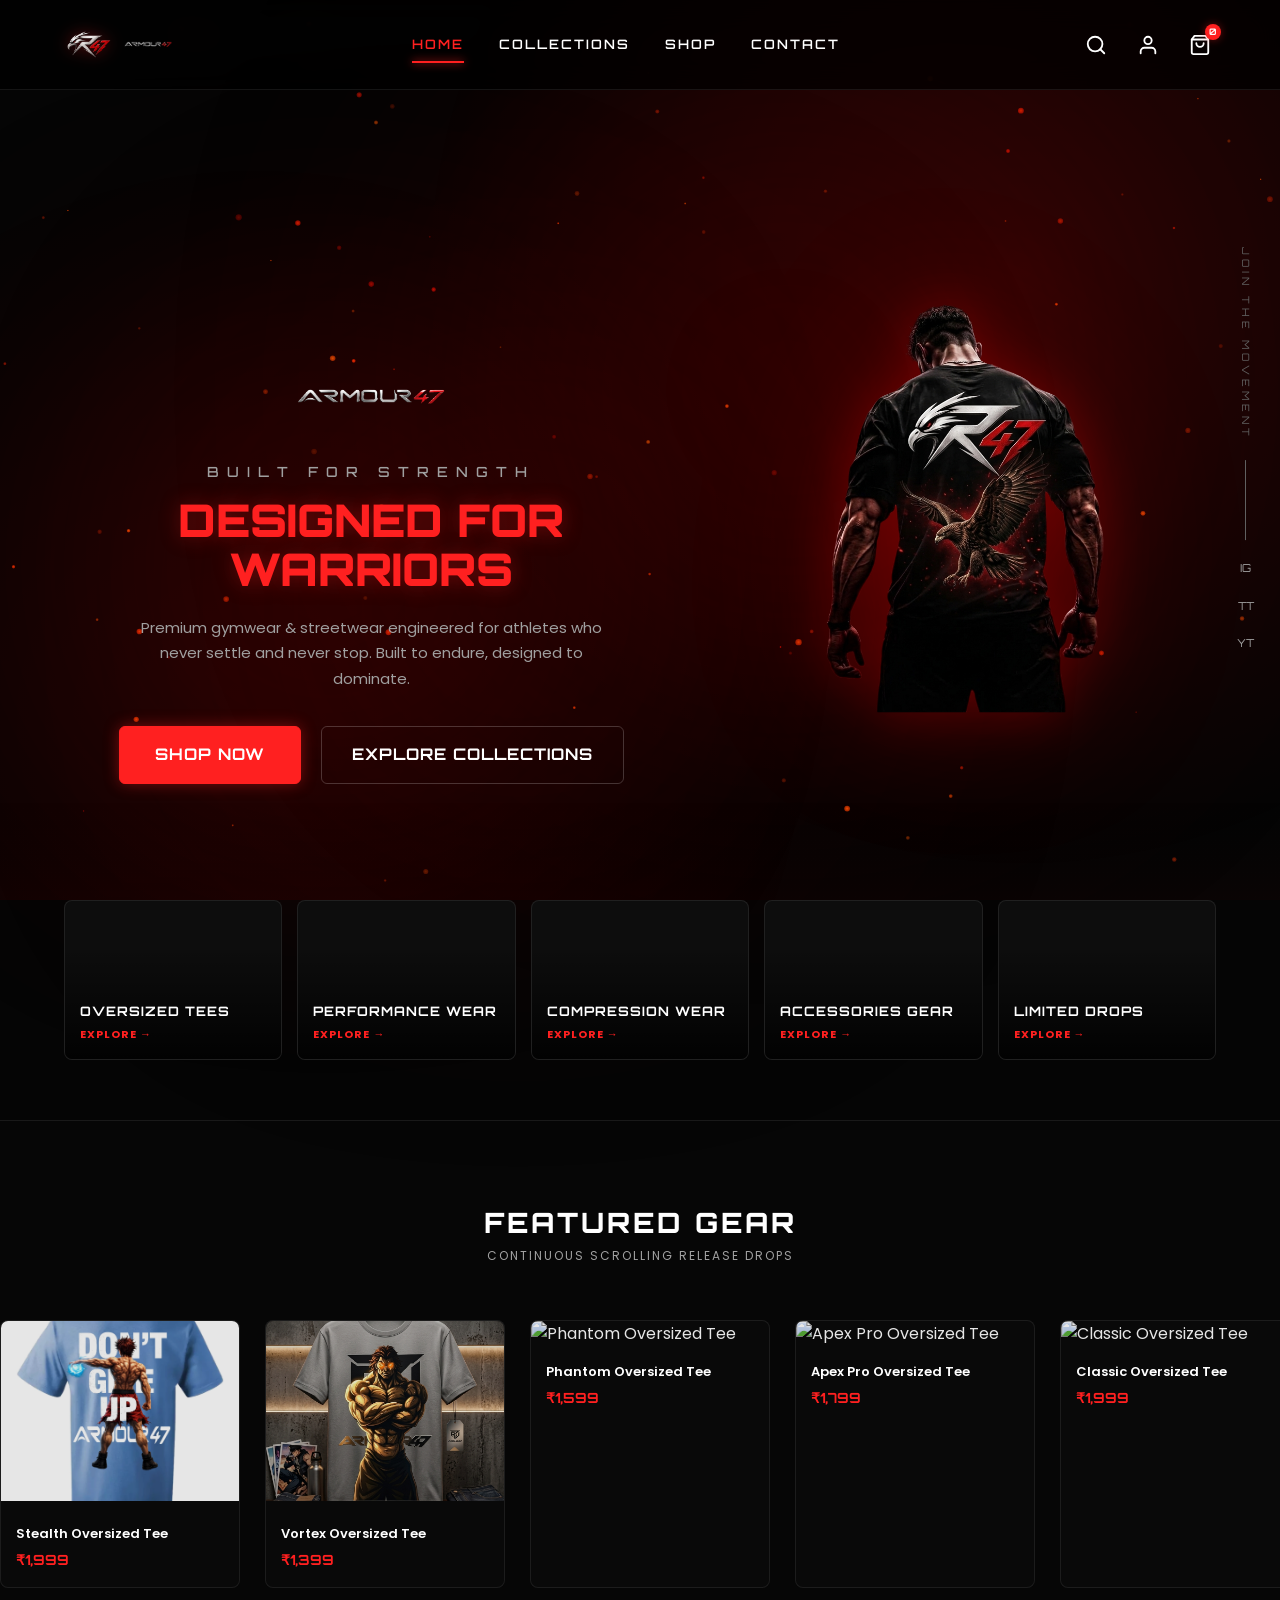
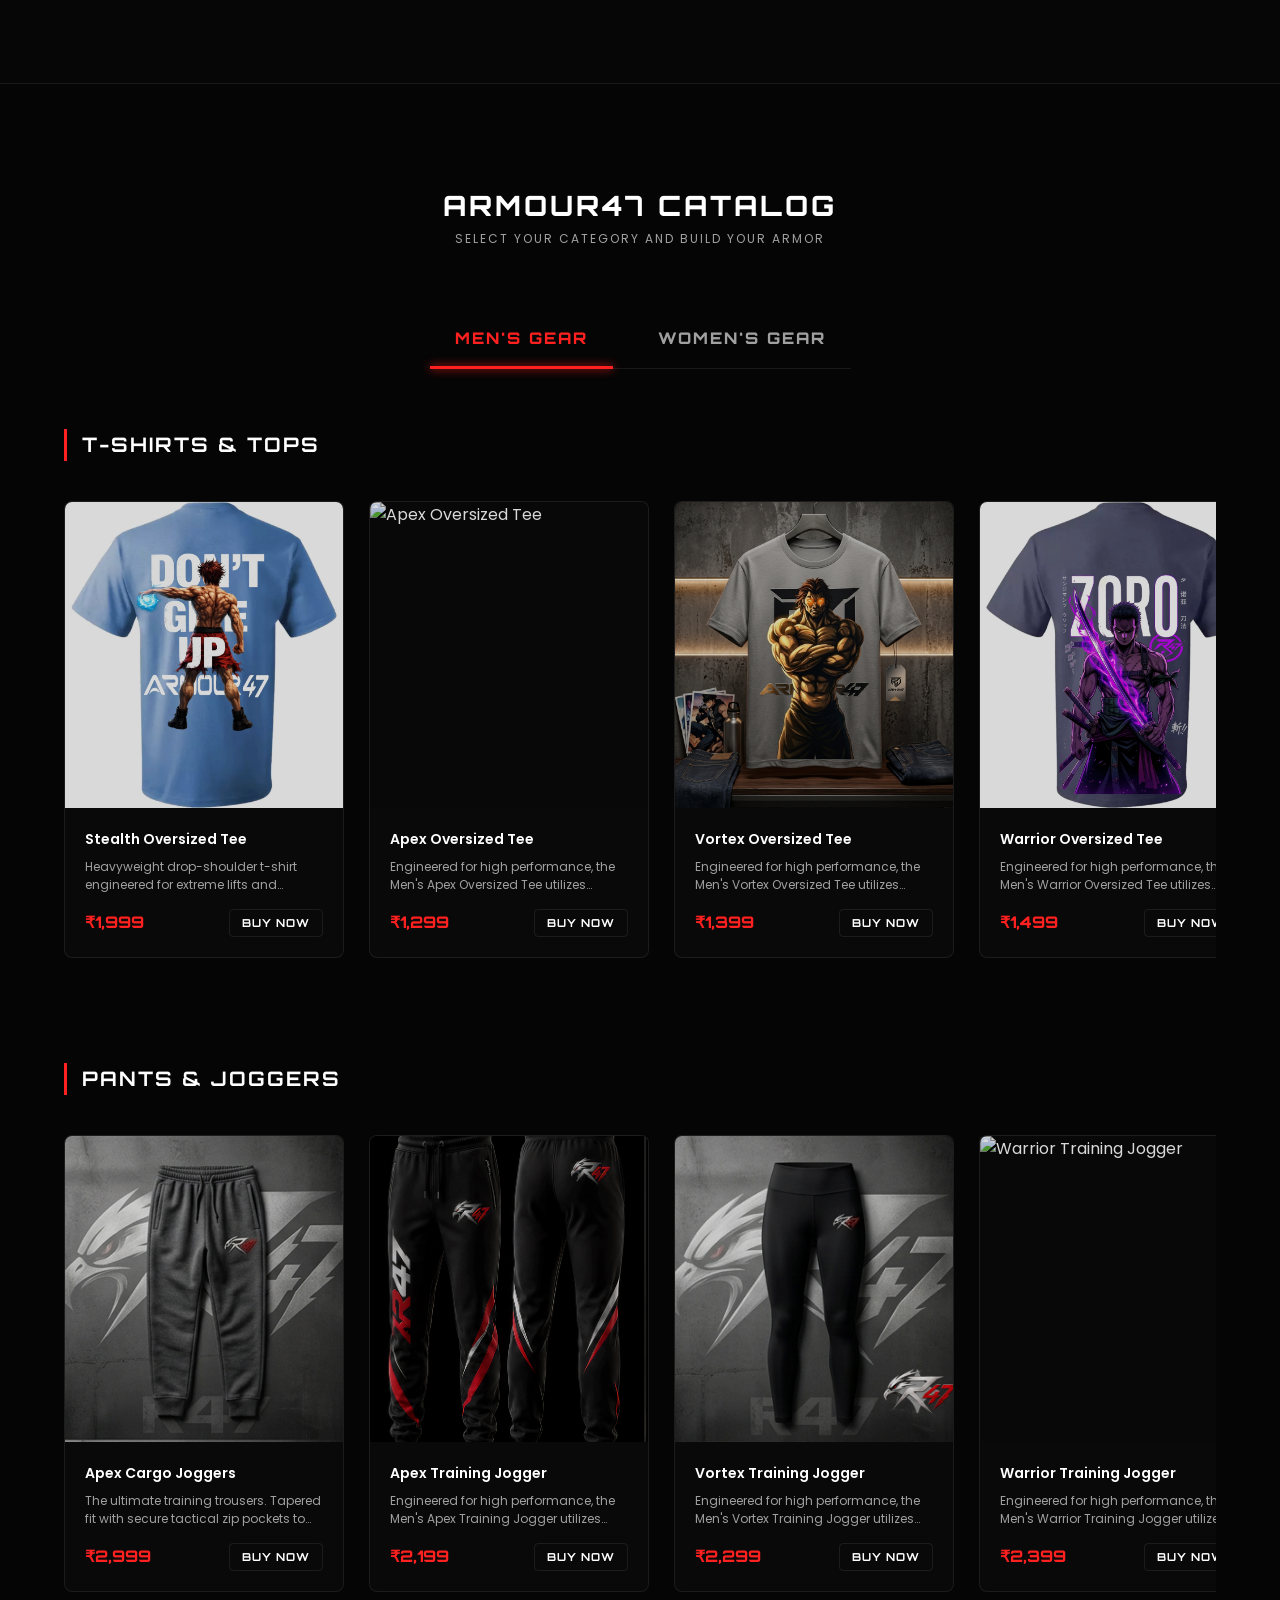
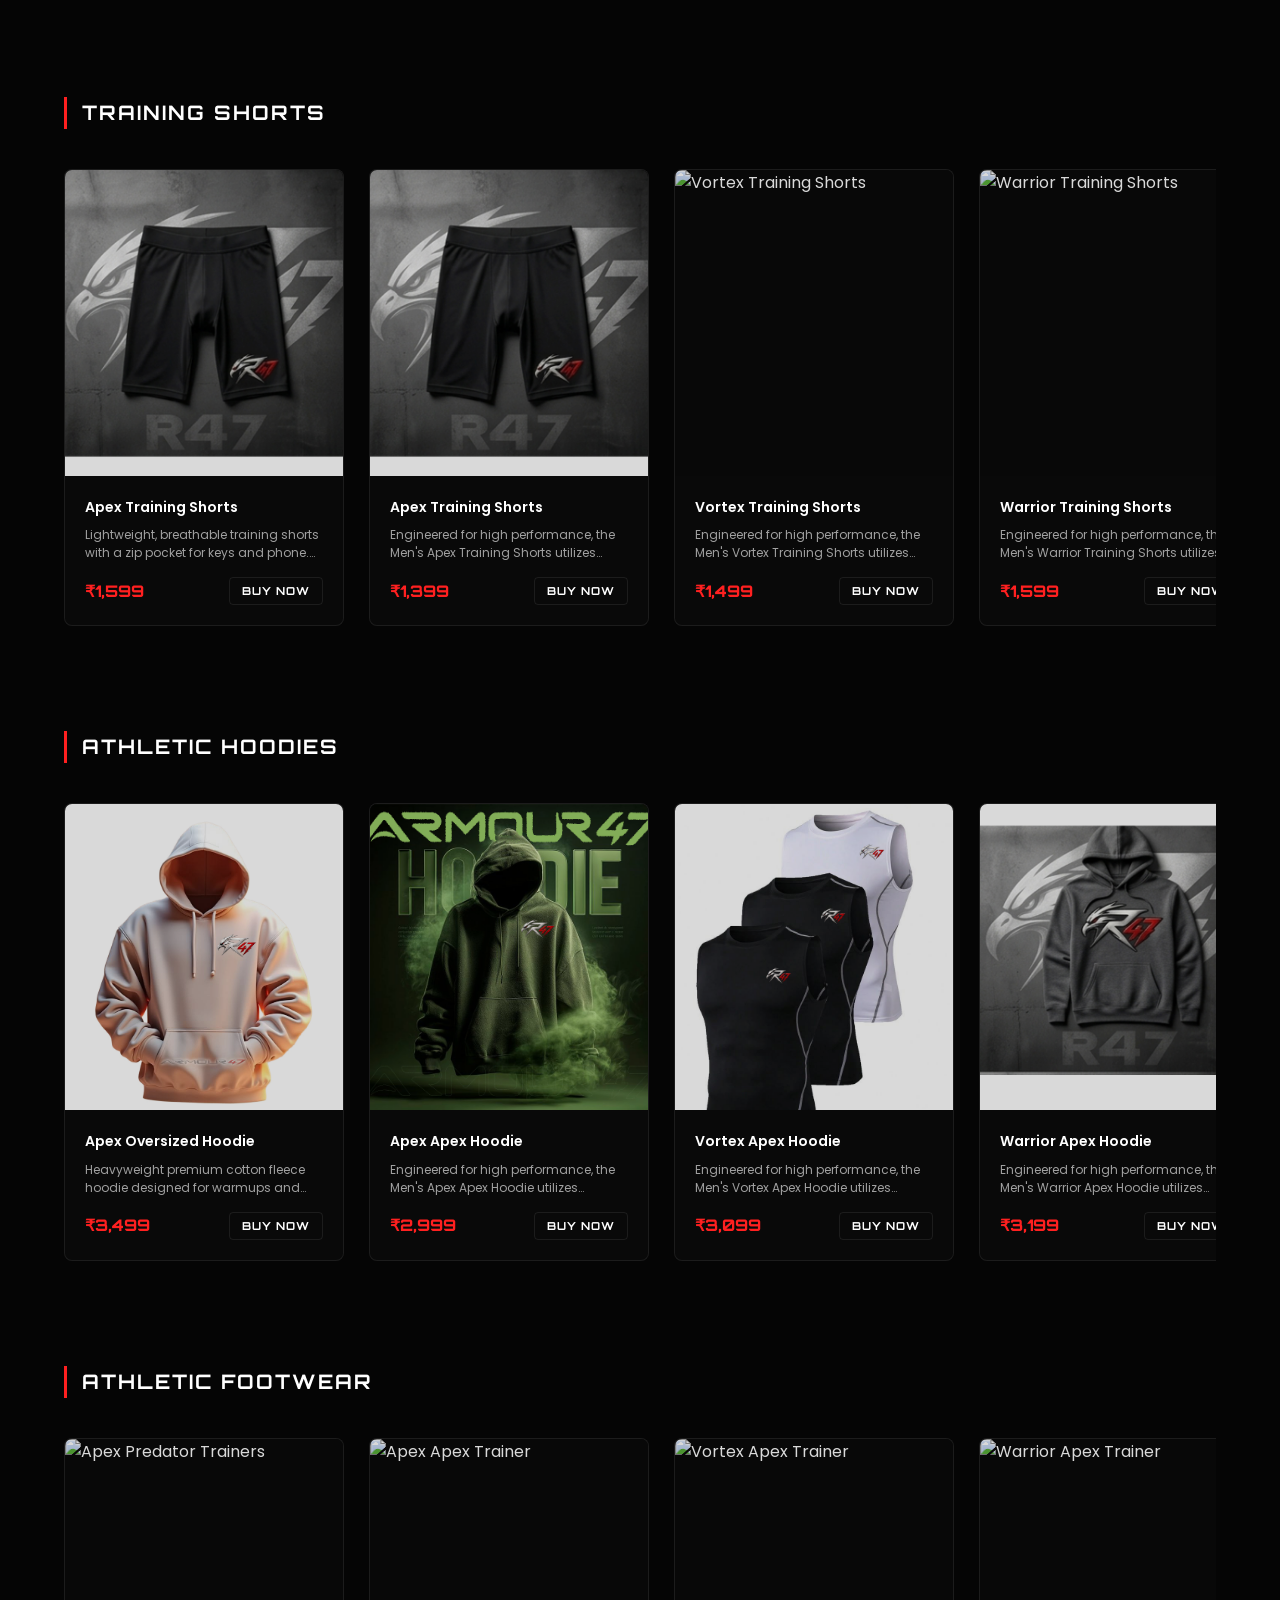
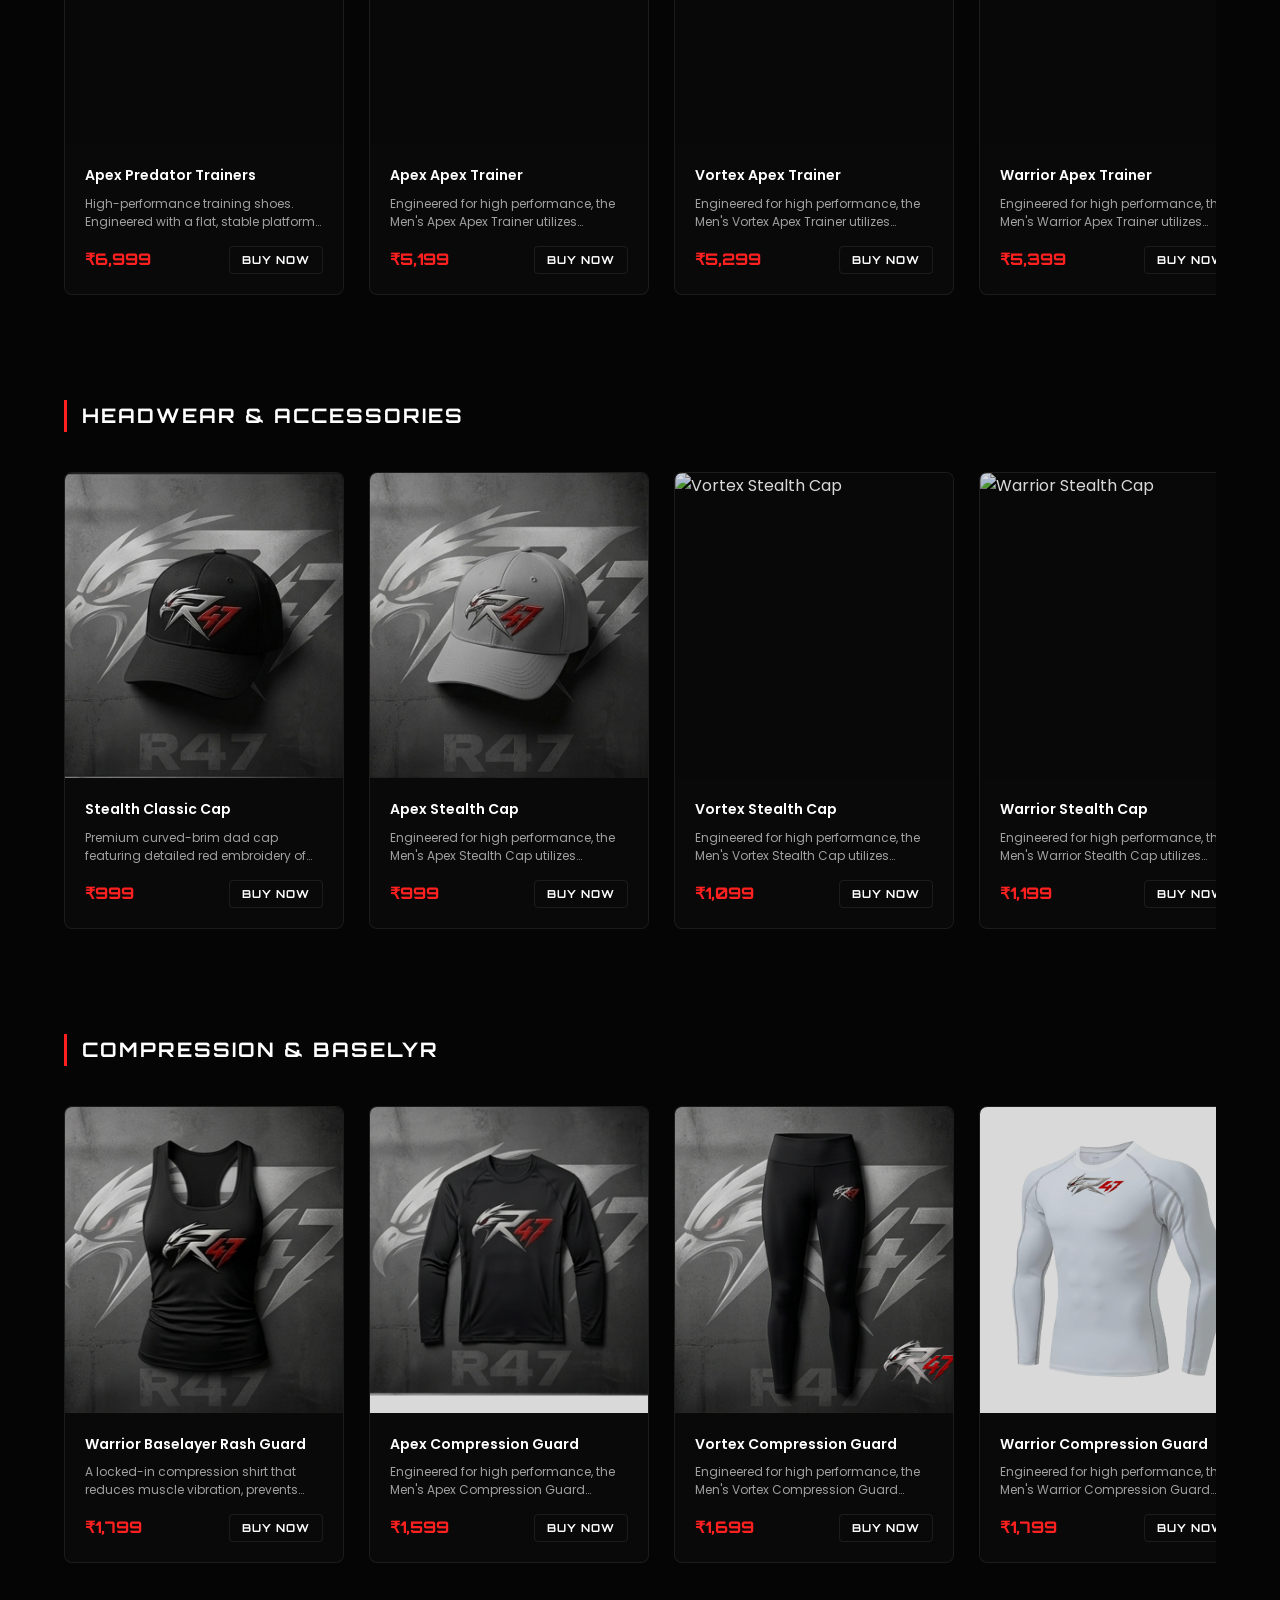
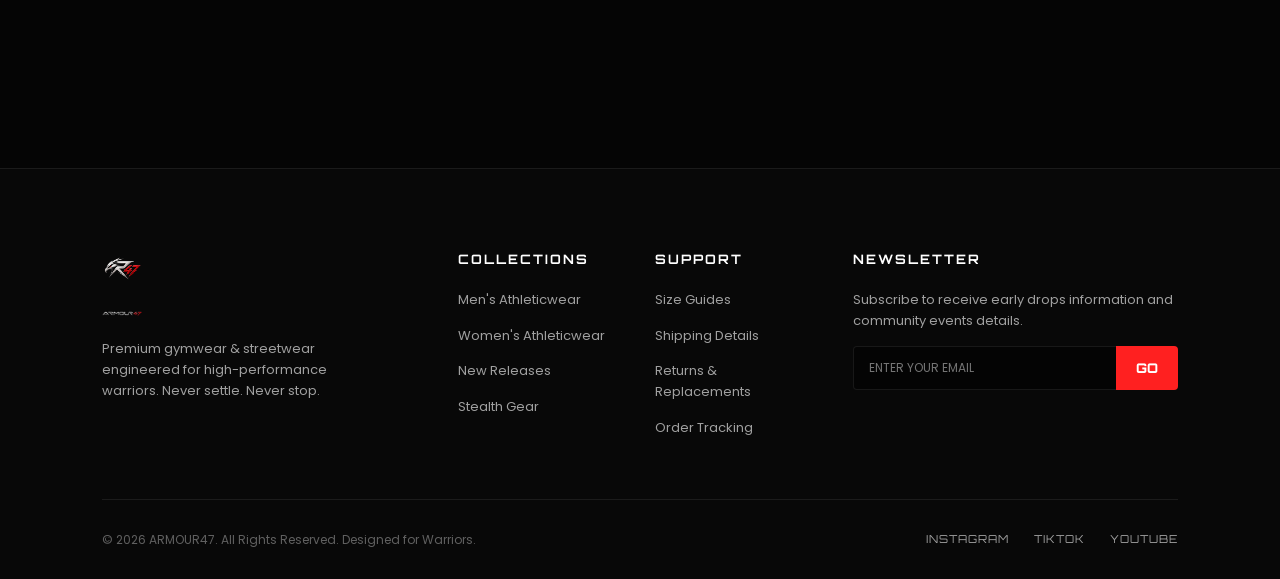
==== commit 28062760: "new images changes some changes" ====
--- a/index.html
+++ b/index.html
@@ -160,9 +160,10 @@
 
         <div class="hero-image">
             <img src="assets/images/man-trans.png" alt="Warrior Athlete 1" class="athlete-img active">
-            <img src="assets/images/women/WC TP.jpg" alt="Warrior Athlete 2" class="athlete-img">
-            <img src="assets/images/men/Mhd-1.jpg" alt="Warrior Athlete 3" class="athlete-img">
-            <img src="assets/images/women/Who.jpg" alt="Warrior Athlete 4" class="athlete-img">
+            <img src="assets/images/women/wc new.jpg" alt="Warrior Athlete 2" class="athlete-img">
+            <img src="assets/images/men/mc new 1.jpg" alt="Warrior Athlete 3" class="athlete-img">
+            <img src="assets/images/women/wc new1.jpg" alt="Warrior Athlete 4" class="athlete-img">
+            <img src="assets/images/men/mc new 3.jpg" alt="Warrior Athlete 4" class="athlete-img">
         </div>
 
         <div class="social-side">
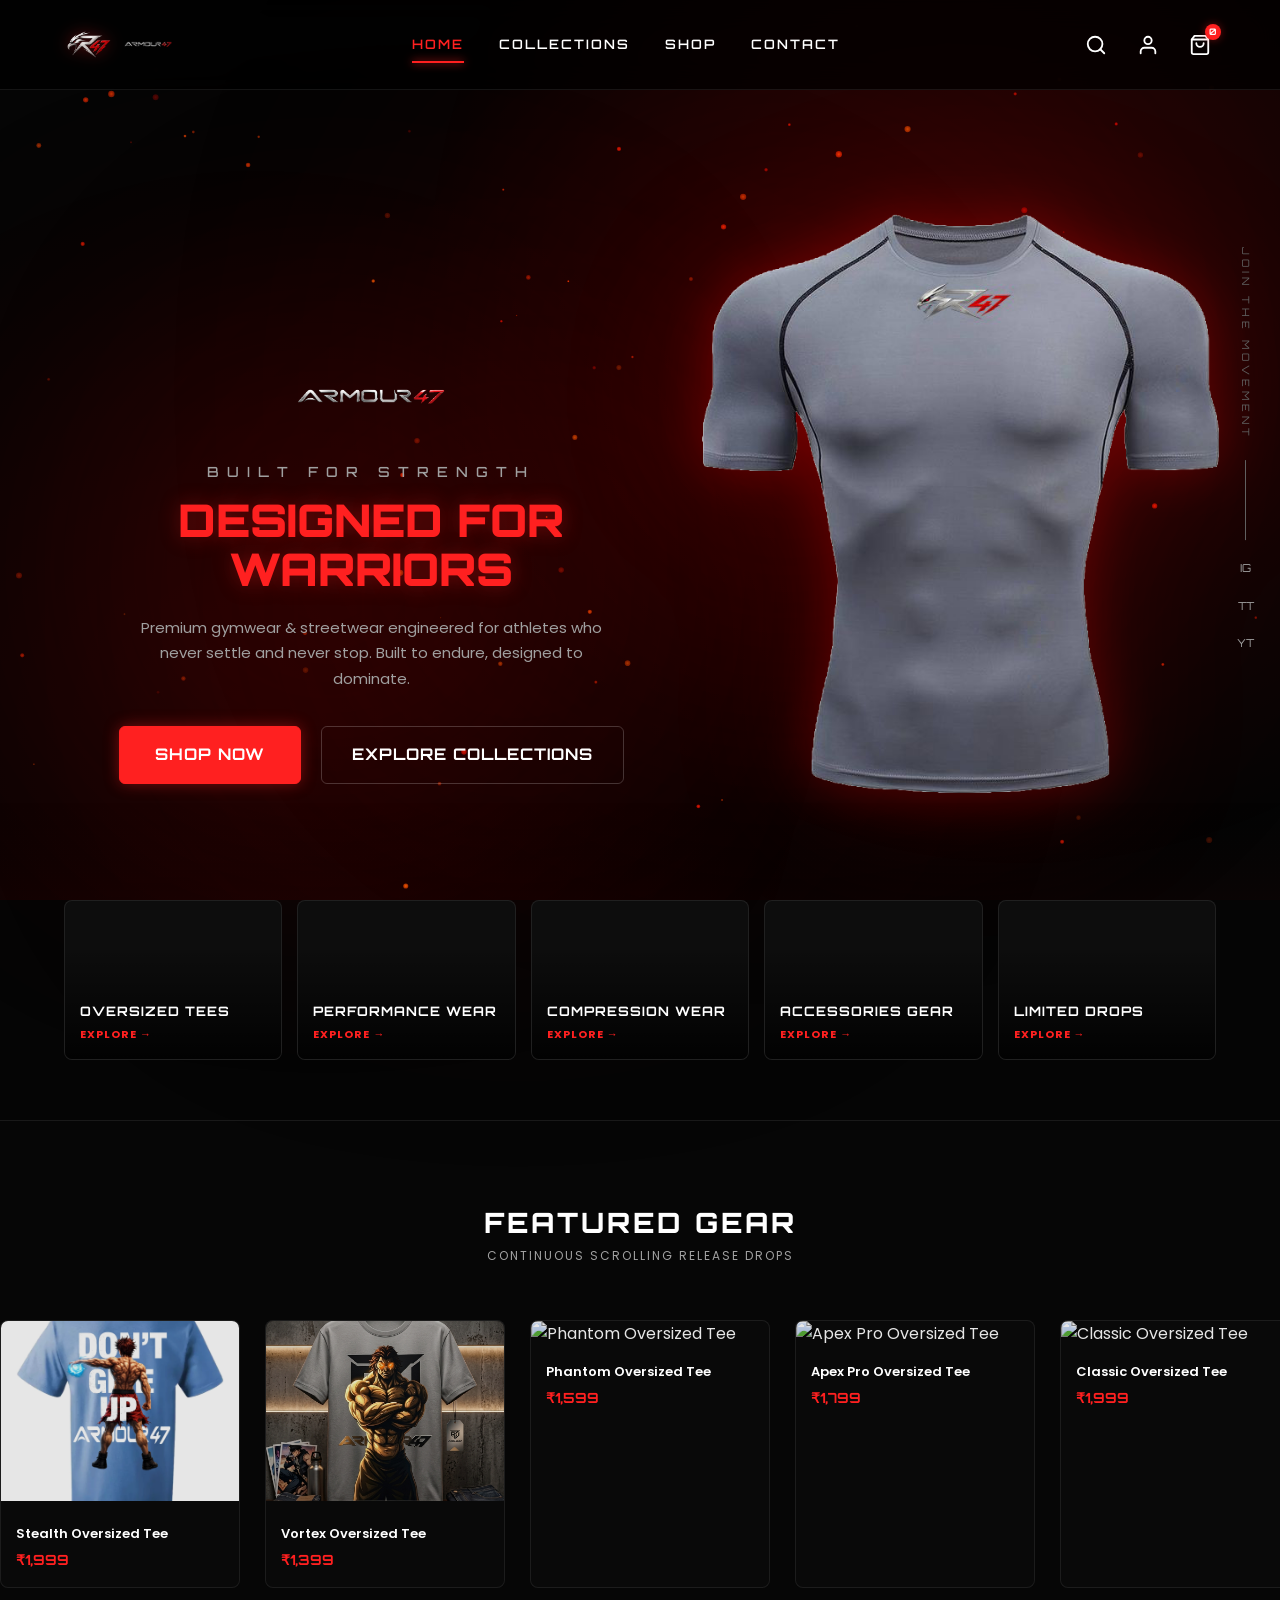
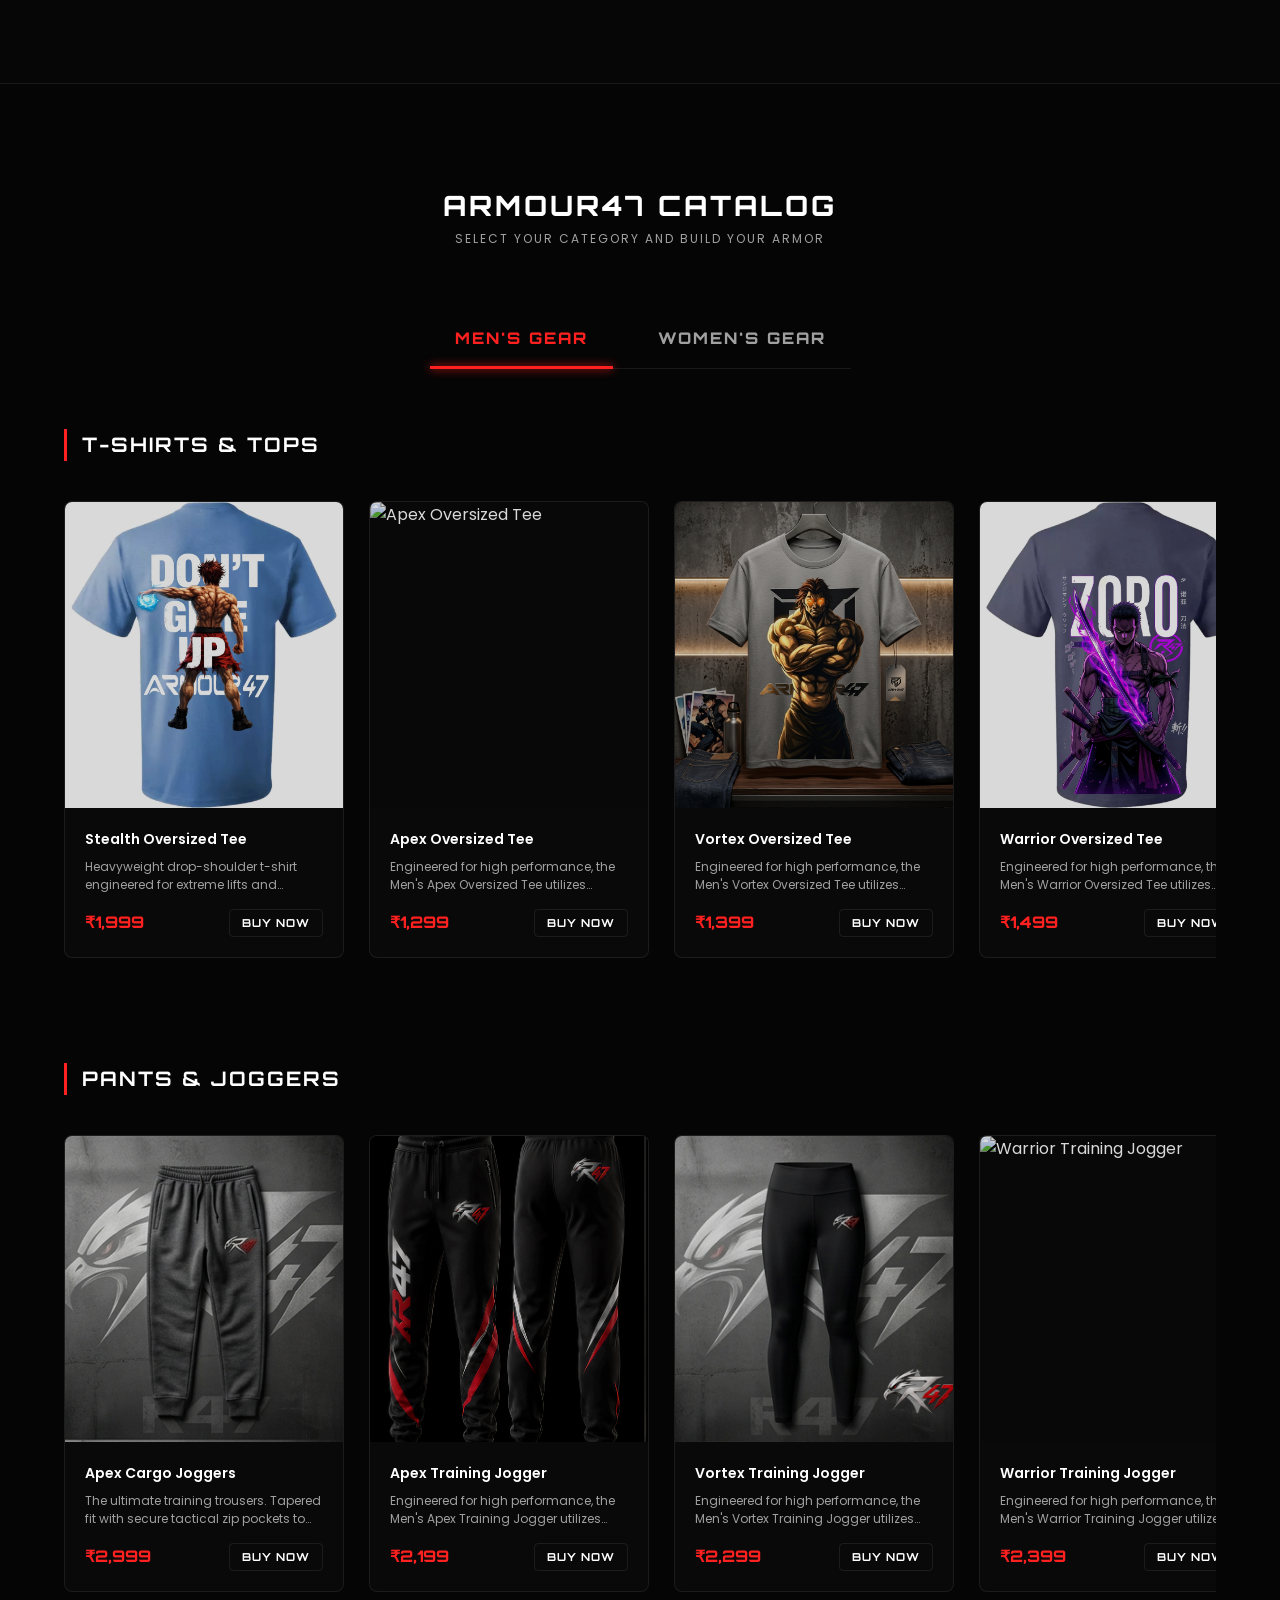
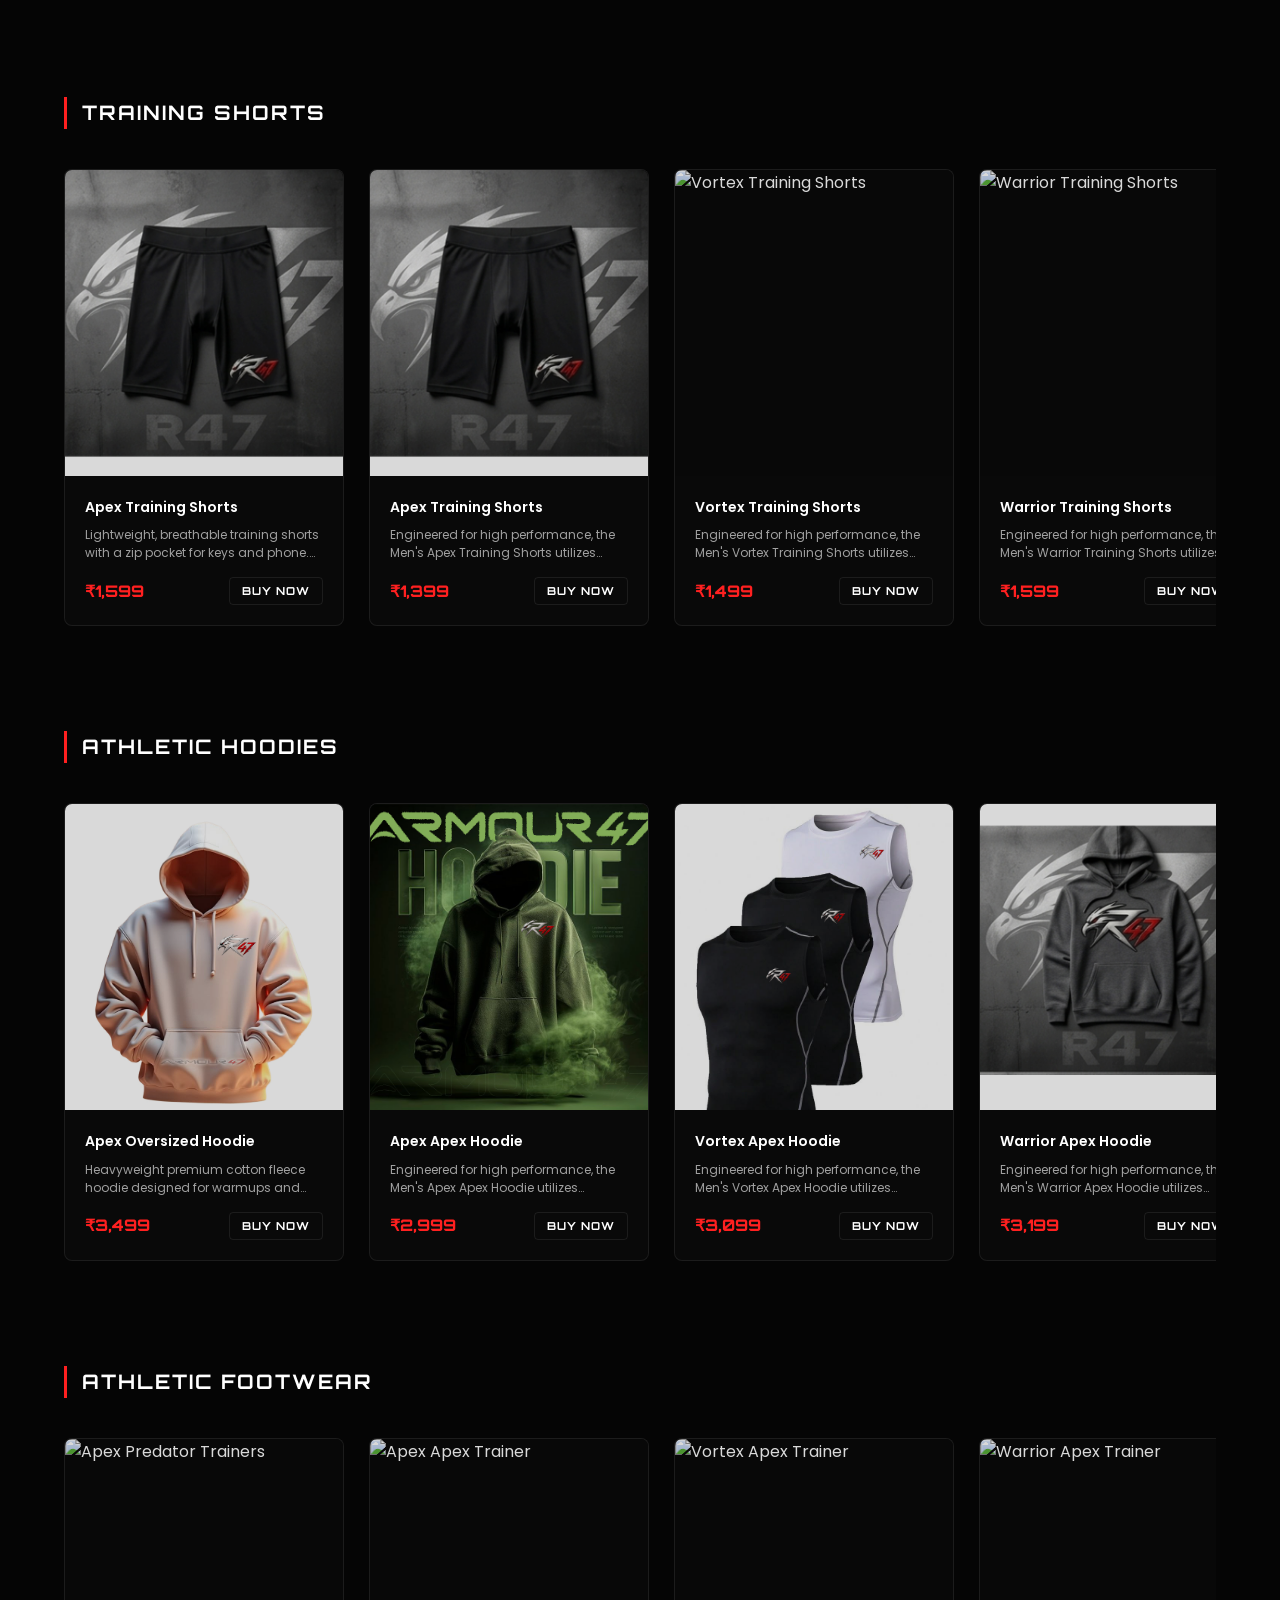
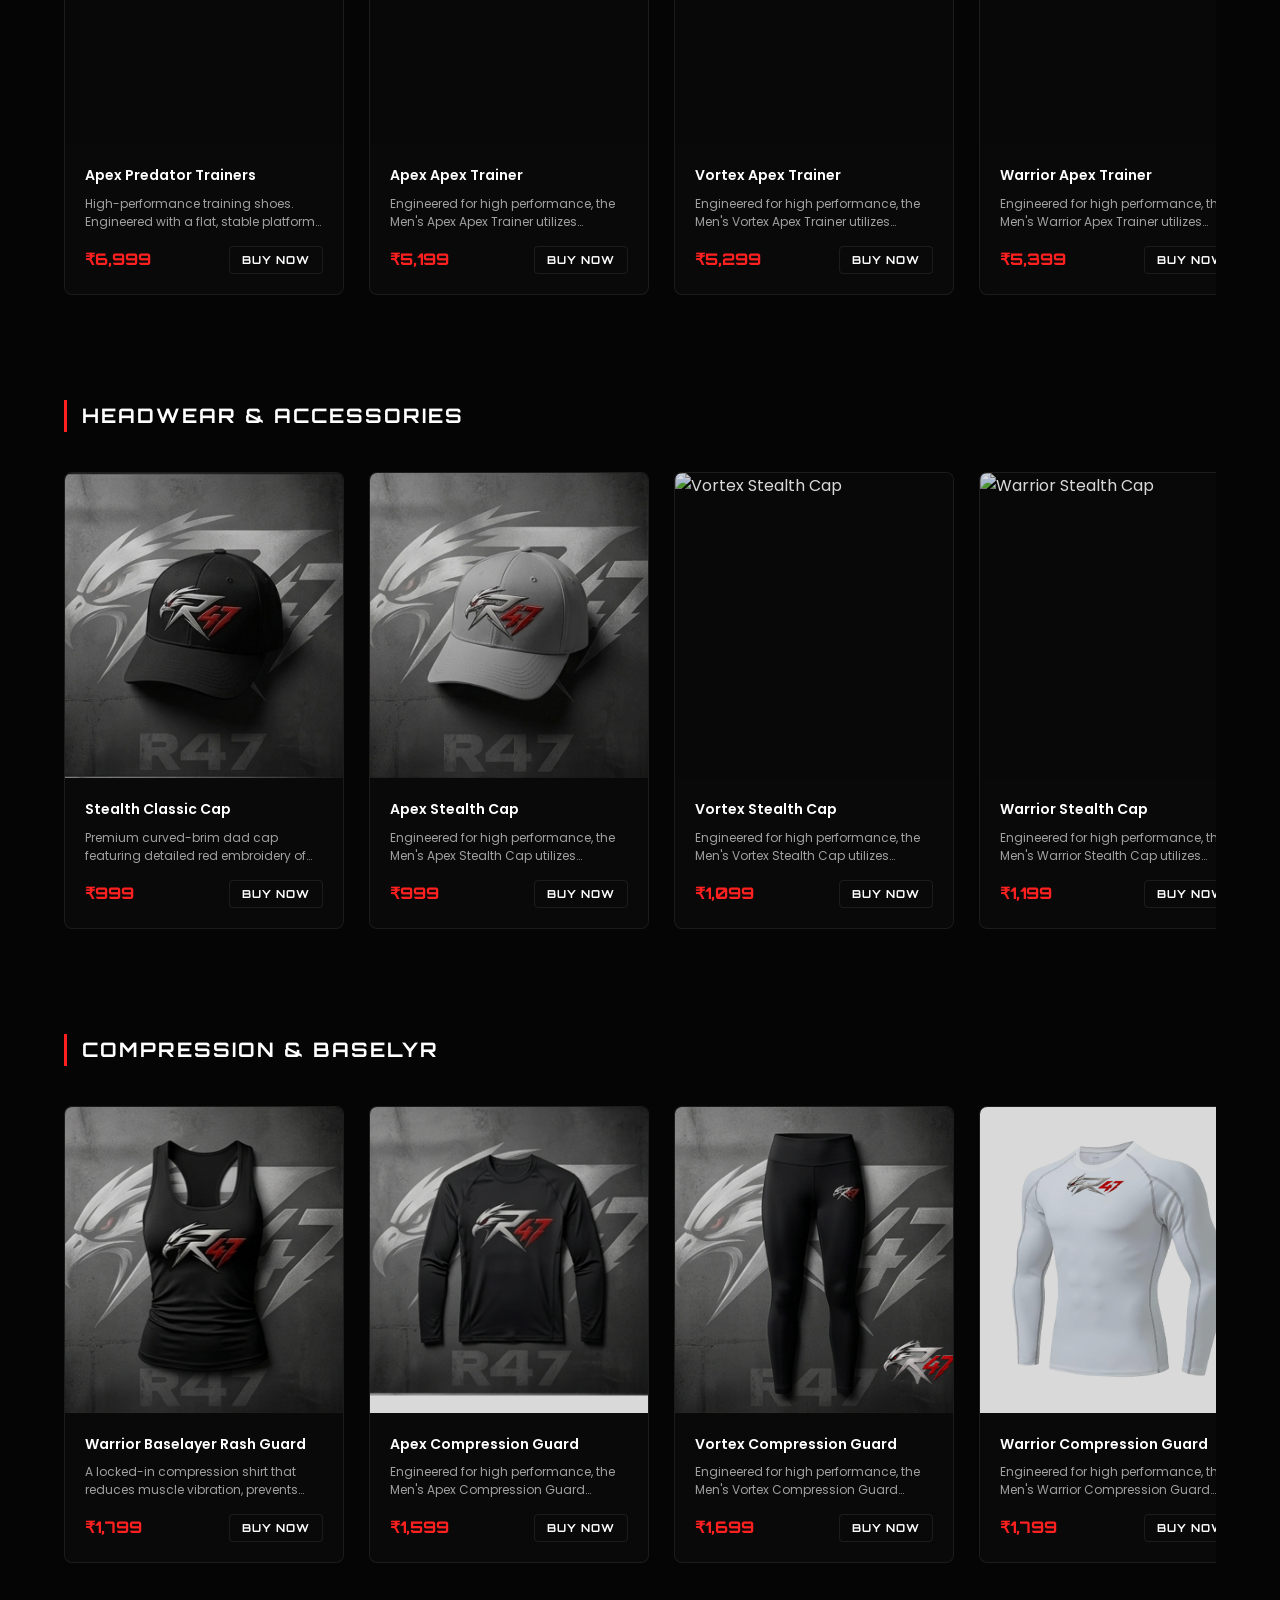
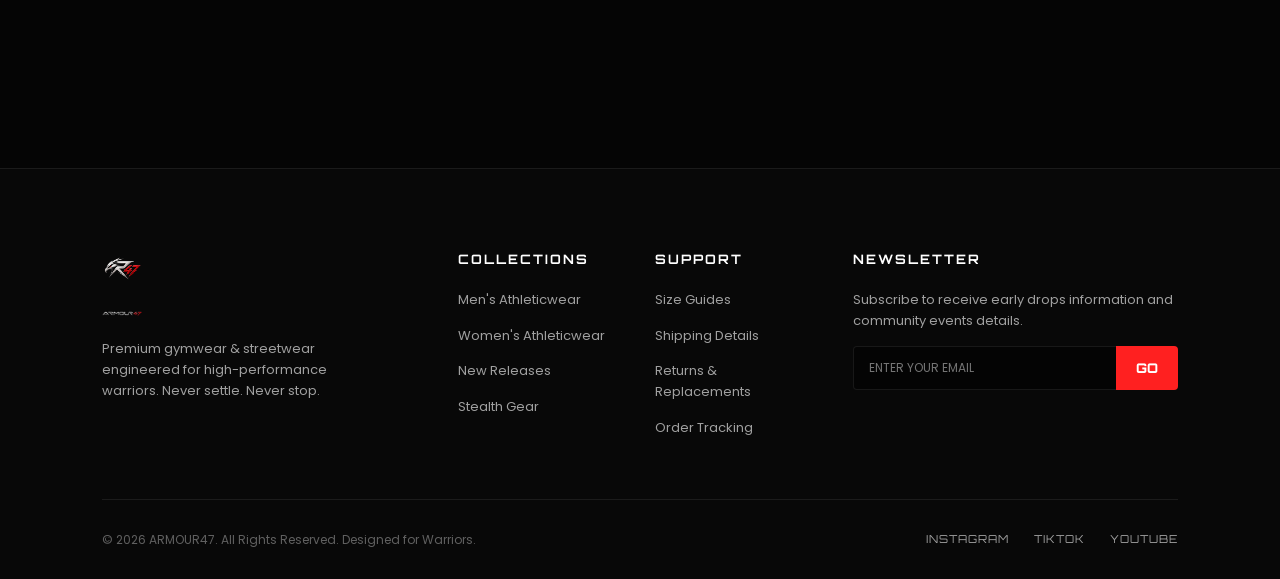
==== commit ecc6fef7: "jpg files changed to png png edited" ====
--- a/index.html
+++ b/index.html
@@ -160,10 +160,11 @@
 
         <div class="hero-image">
             <img src="assets/images/man-trans.png" alt="Warrior Athlete 1" class="athlete-img active">
-            <img src="assets/images/women/wc new.jpg" alt="Warrior Athlete 2" class="athlete-img">
-            <img src="assets/images/men/mc new 1.jpg" alt="Warrior Athlete 3" class="athlete-img">
-            <img src="assets/images/women/wc new1.jpg" alt="Warrior Athlete 4" class="athlete-img">
-            <img src="assets/images/men/mc new 3.jpg" alt="Warrior Athlete 4" class="athlete-img">
+            <img src="assets/images/mcpng.png" alt="Warrior Athlete 2" class="athlete-img">
+            <img src="assets/images/mcpng1.png" alt="Warrior Athlete 3" class="athlete-img">
+            <img src="assets/images/WCpng1.png" alt="Warrior Athlete 4" class="athlete-img">
+            <img src="assets/images/wcpng.png" alt="Warrior Athlete 4" class="athlete-img">
+            <img src="assets/images/Mhdpng.png" alt="Warrior Athlete 4" class="athlete-img">
         </div>
 
         <div class="social-side">
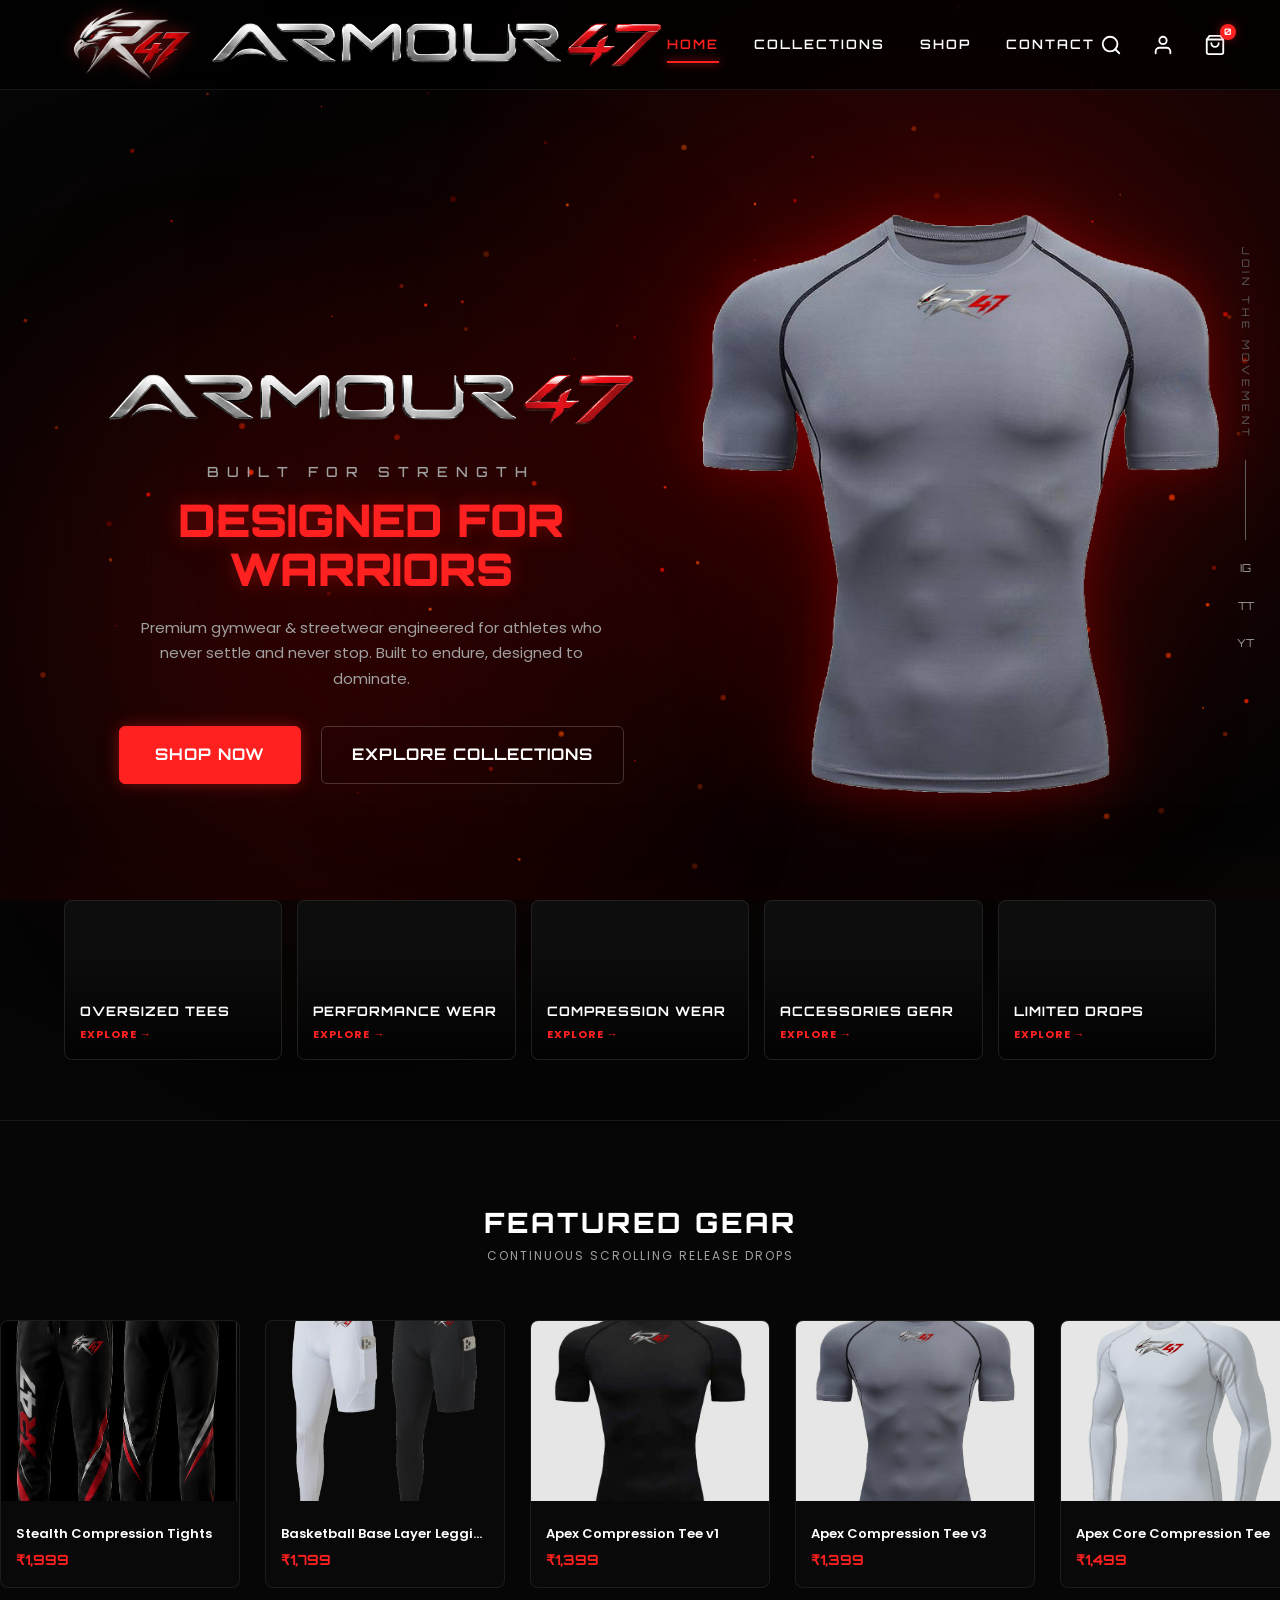
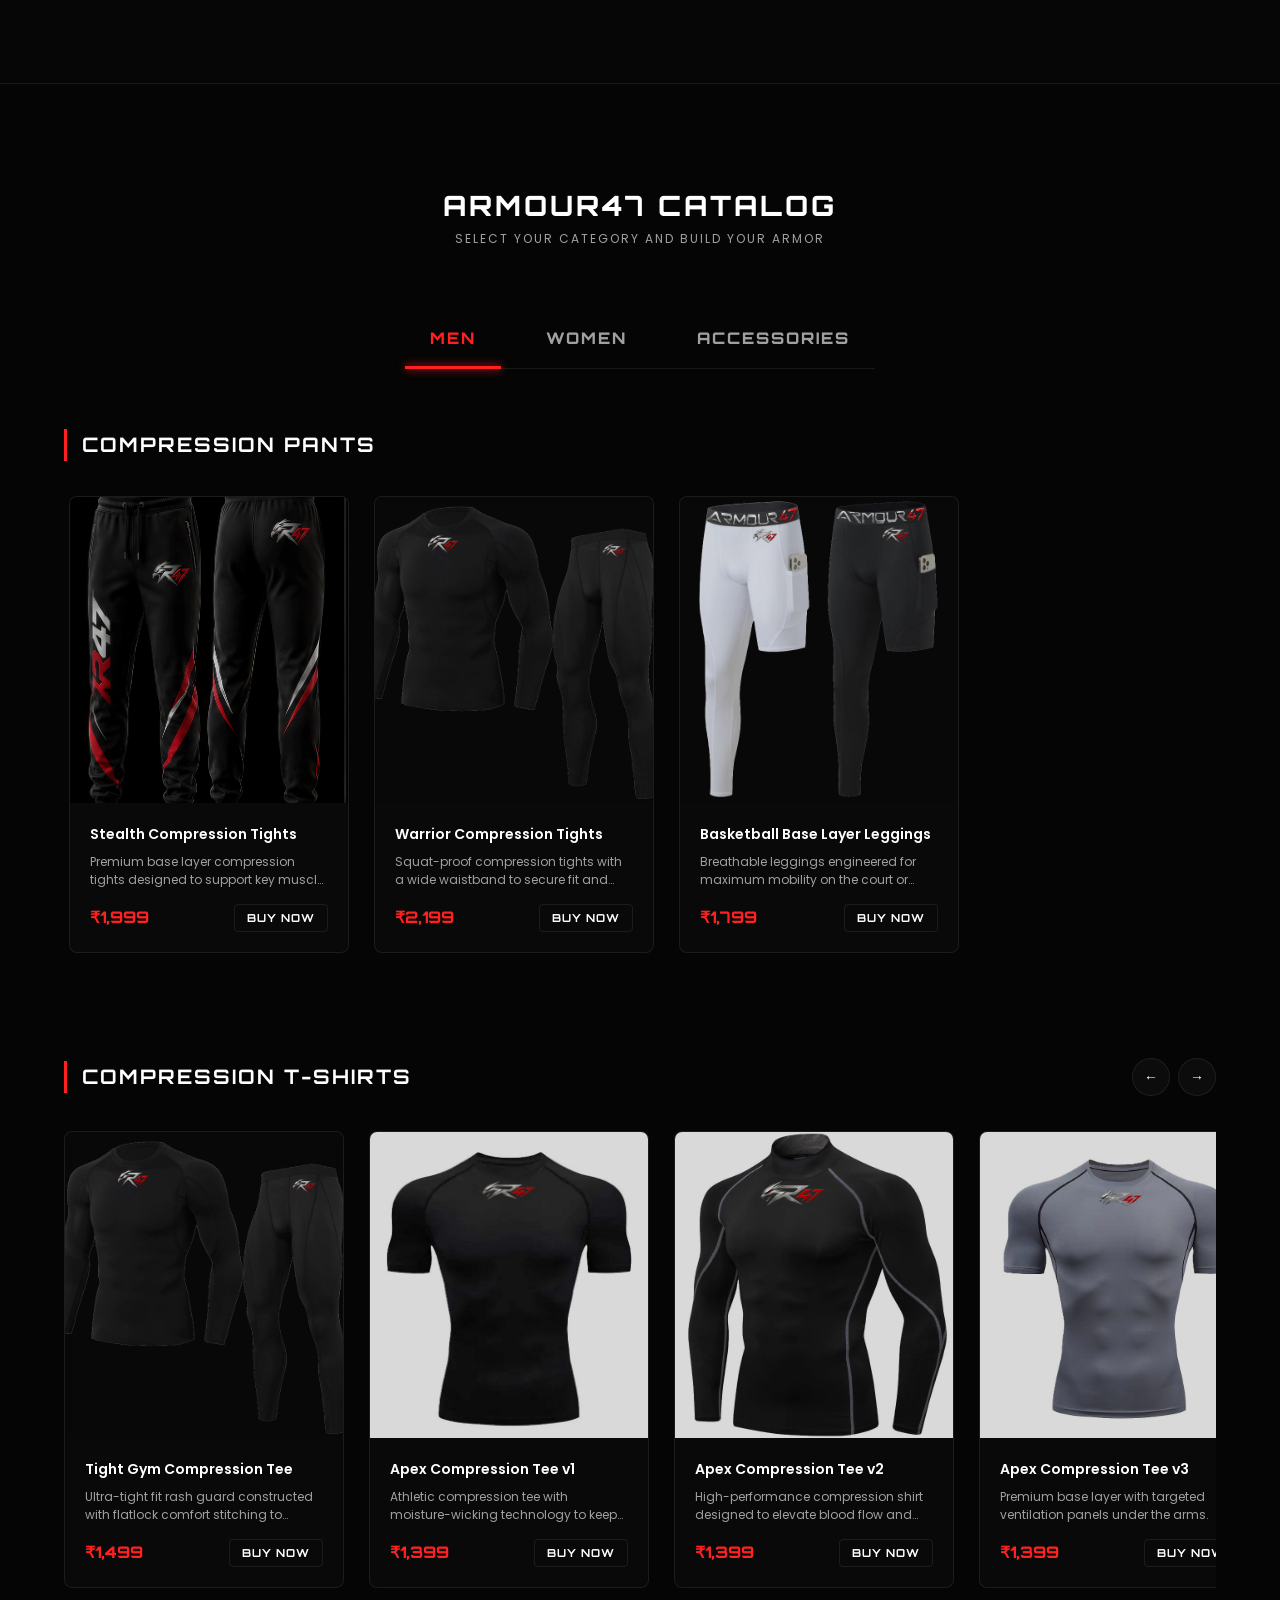
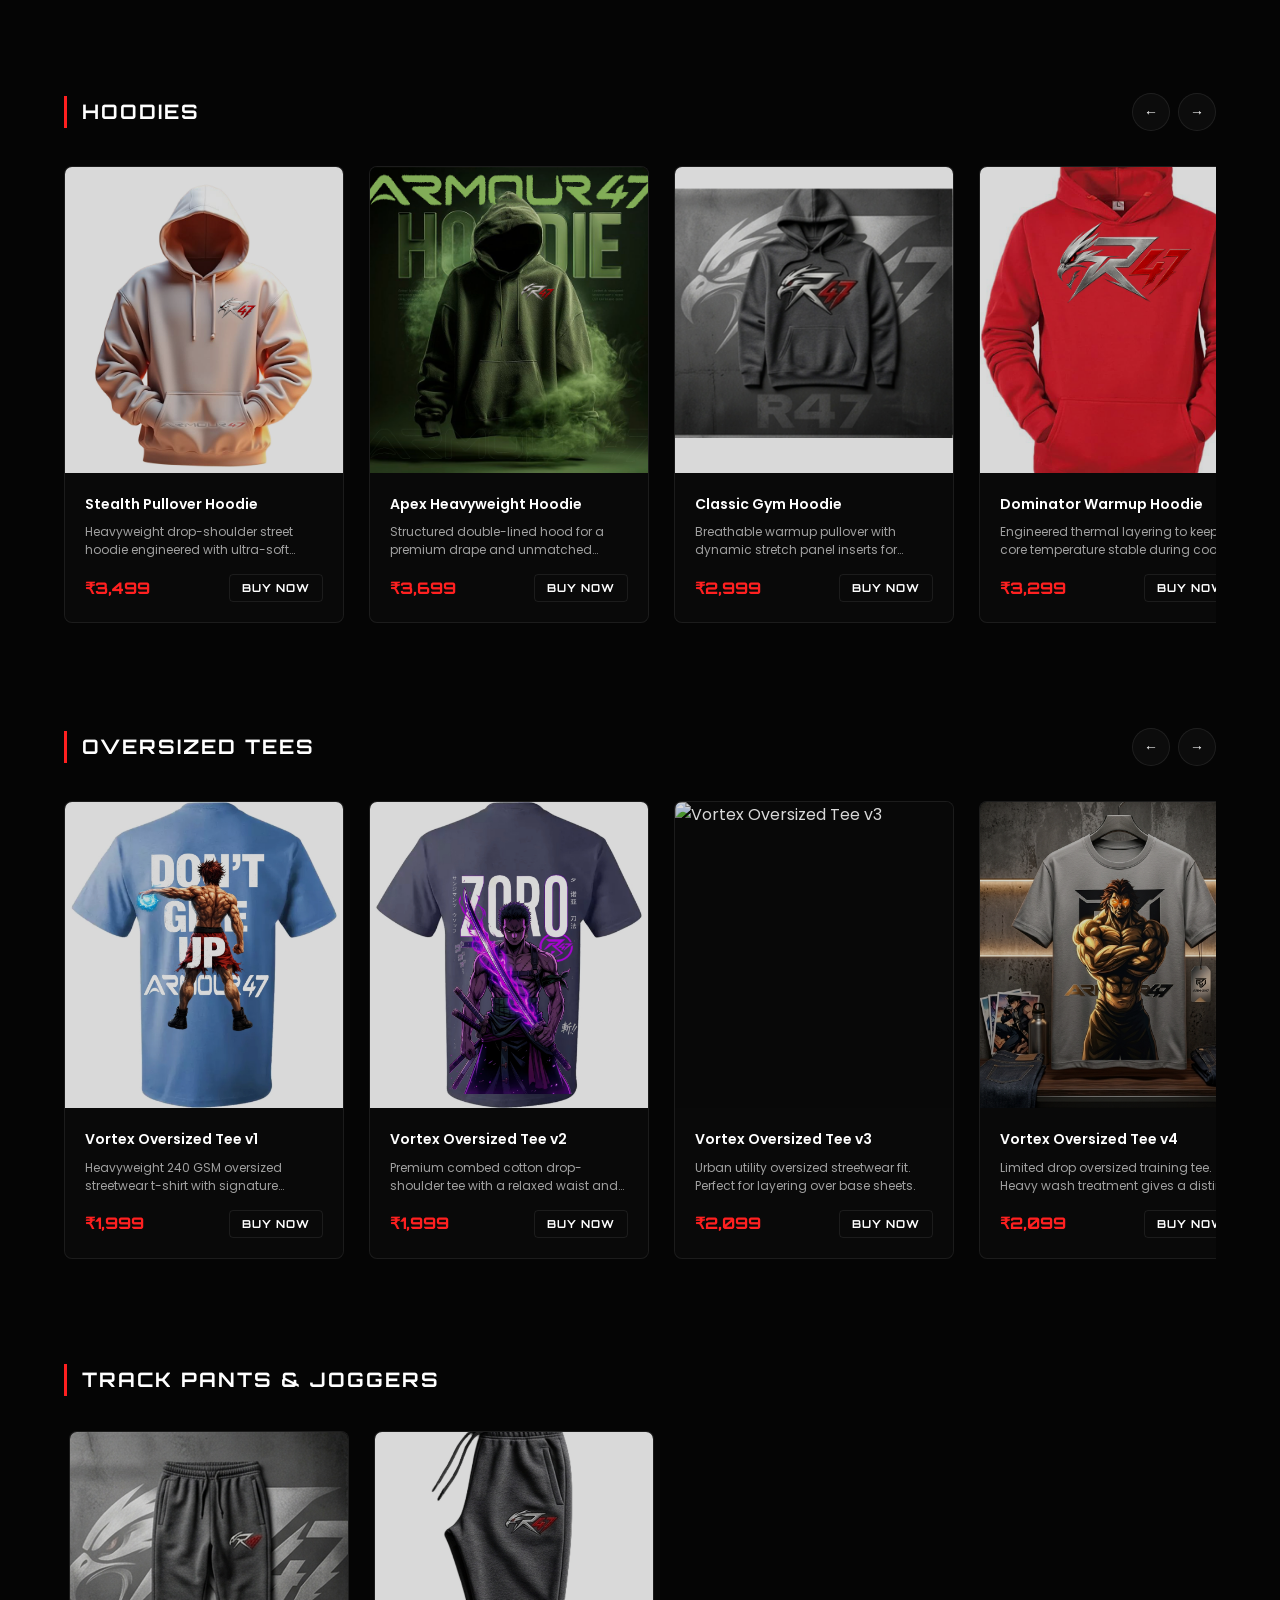
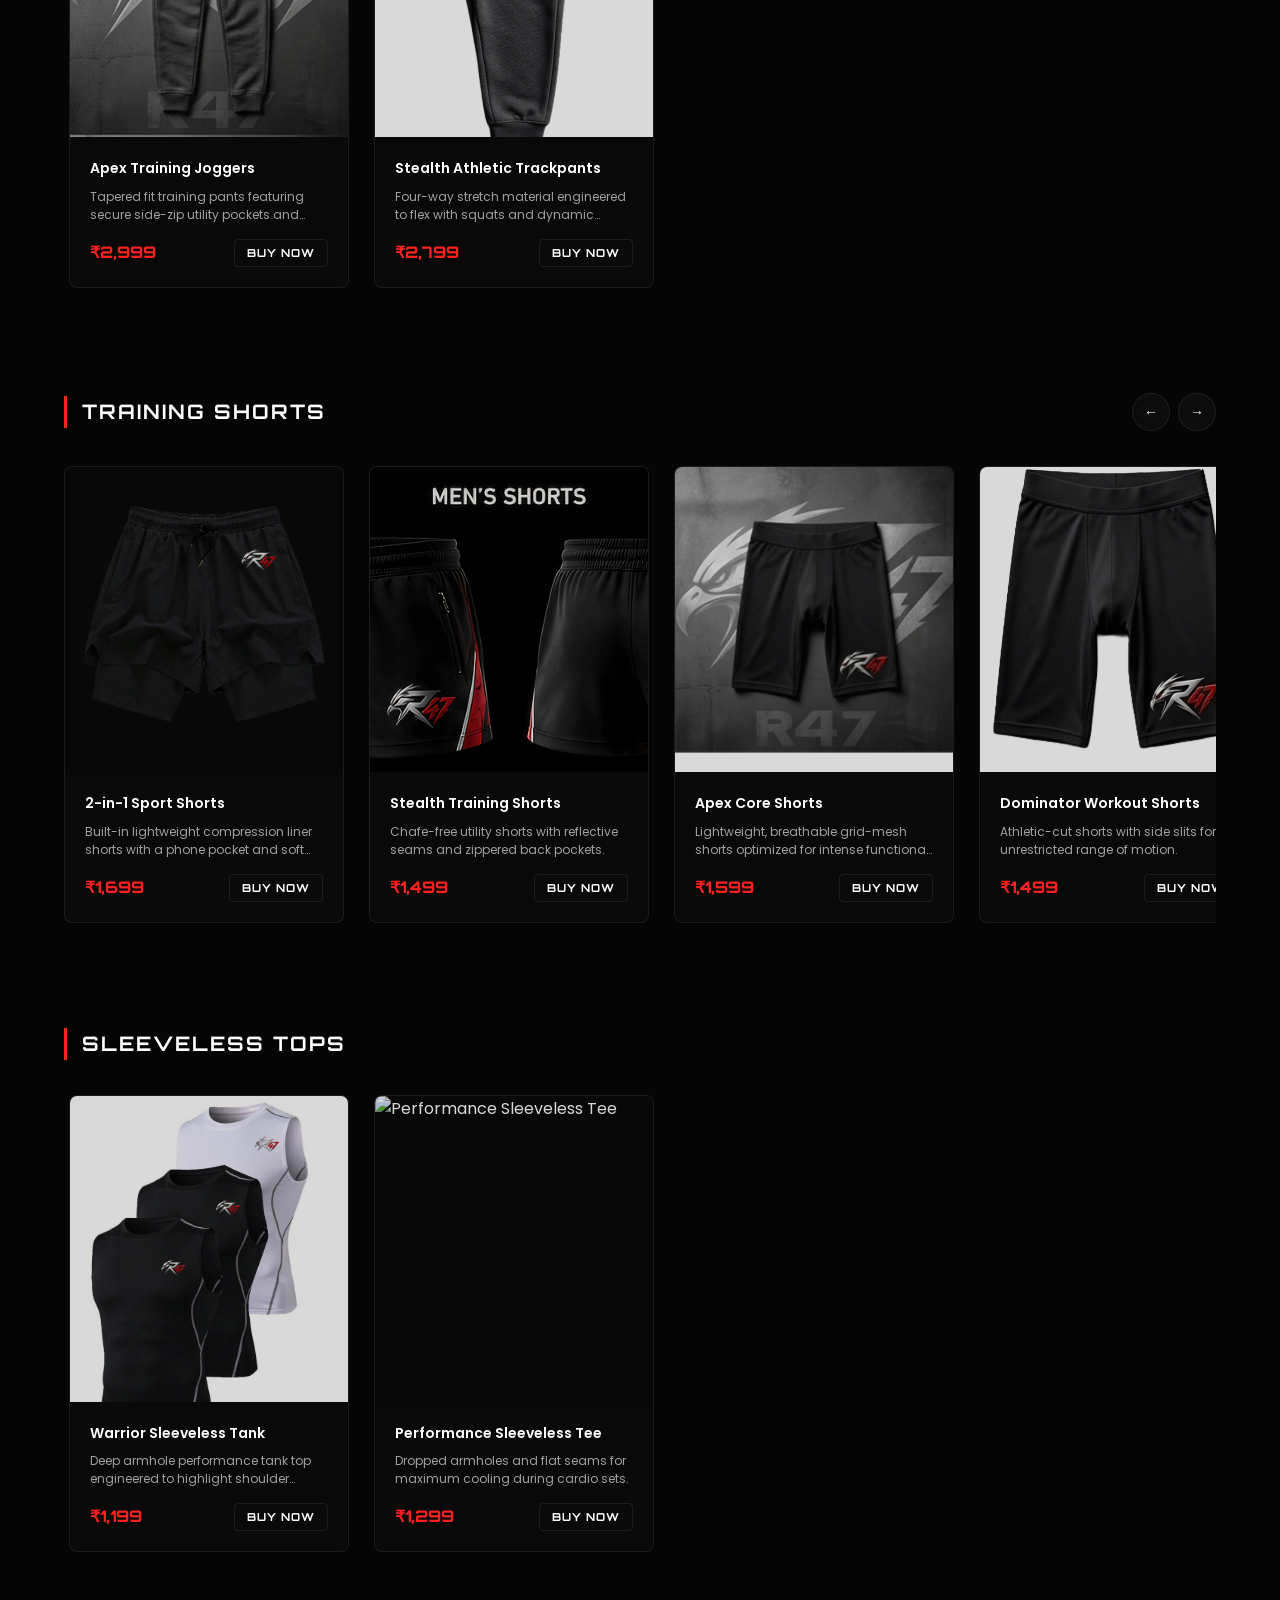
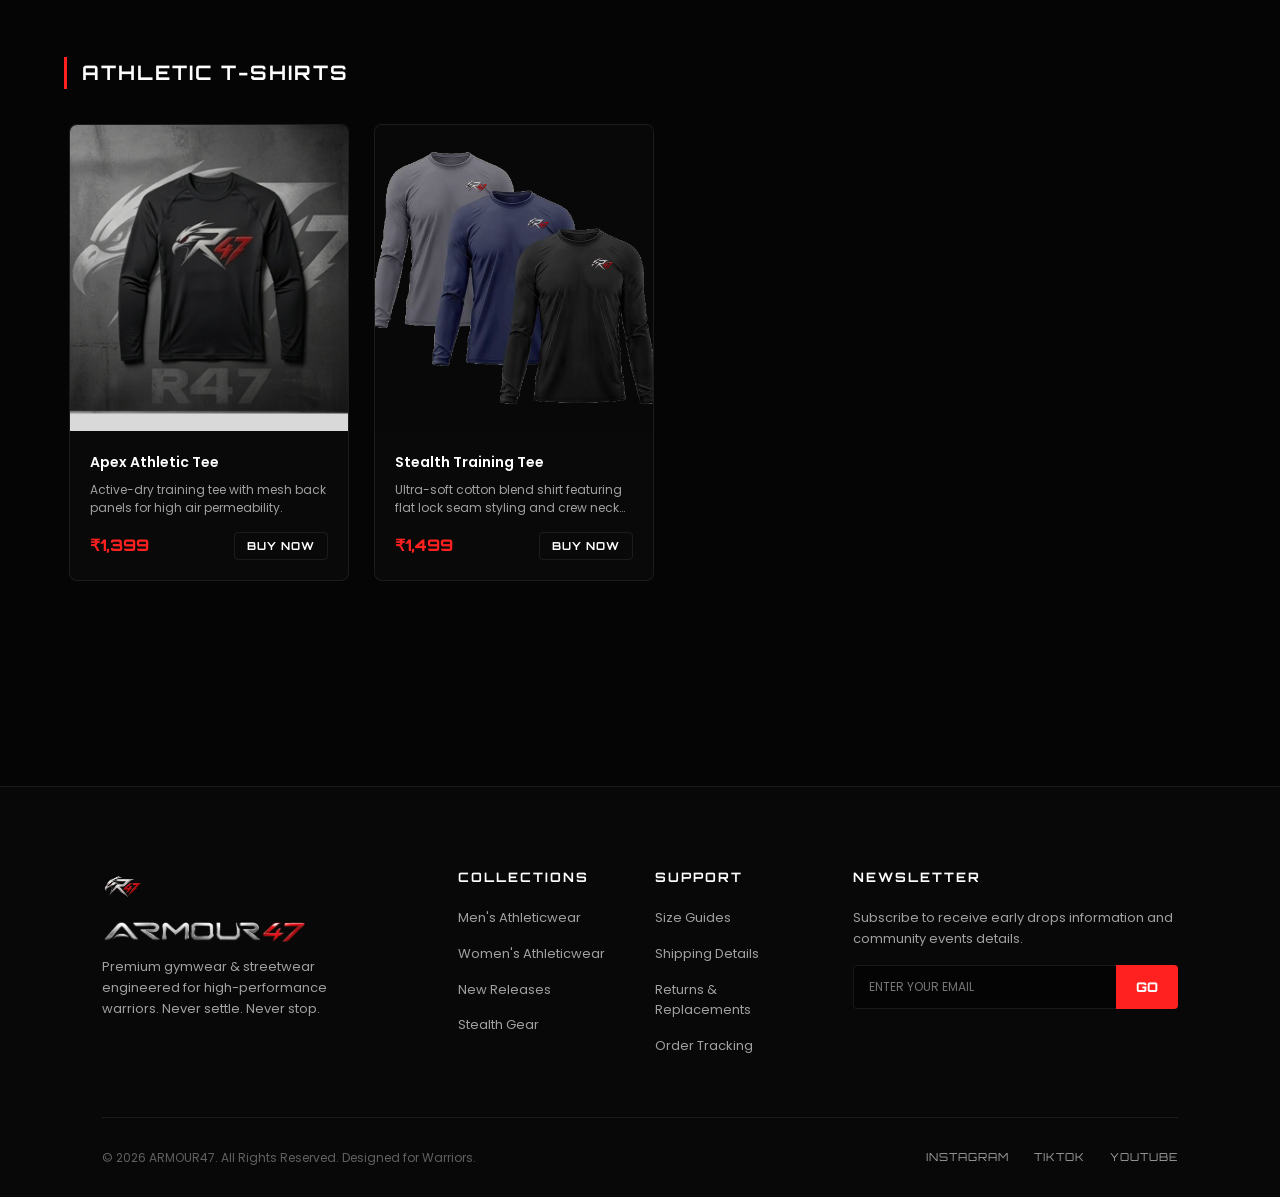
==== commit b2a4e33b: "new new v1" ====
--- a/index.html
+++ b/index.html
@@ -36,7 +36,7 @@
     <header>
         <div class="logo-area" onclick="window.location.href='#home'">
             <img src="assets/images/Elogo-trans.png" alt="R47 Logo" class="logo-icon">
-            <img src="assets/images/ARMOUR47-trans.png" alt="Armour47" class="logo-text">
+            <img src="assets/images/ARMOUR47-trans.png" alt="Armour47" class="logo-text1">
         </div>
 
         <nav class="desktop-nav">
@@ -180,7 +180,7 @@
     <!-- TEASER CATEGORY CARDS SECTION -->
     <!-- ===================================== -->
     <section class="categories-teaser">
-        <div class="category-card" onclick="setActiveTabAndScroll('men', 'tshirts')">
+        <div class="category-card" onclick="setActiveTabAndScroll('men', 'oversized')">
             <div class="card-image card1"></div>
             <div class="card-content">
                 <h3>OVERSIZED TEES</h3>
@@ -194,21 +194,21 @@
                 <span class="explore-link">EXPLORE &rarr;</span>
             </div>
         </div>
-        <div class="category-card" onclick="setActiveTabAndScroll('men', 'compressions')">
+        <div class="category-card" onclick="setActiveTabAndScroll('men', 'Ctshrits')">
             <div class="card-image card3"></div>
             <div class="card-content">
                 <h3>COMPRESSION WEAR</h3>
                 <span class="explore-link">EXPLORE &rarr;</span>
             </div>
         </div>
-        <div class="category-card" onclick="setActiveTabAndScroll('men', 'caps')">
+        <div class="category-card" onclick="setActiveTabAndScroll('accessories', 'all gears')">
             <div class="card-image card4"></div>
             <div class="card-content">
                 <h3>ACCESSORIES GEAR</h3>
                 <span class="explore-link">EXPLORE &rarr;</span>
             </div>
         </div>
-        <div class="category-card" onclick="setActiveTabAndScroll('women', 'tshirts')">
+        <div class="category-card" onclick="setActiveTabAndScroll('women', 'Ctshrits')">
             <div class="card-image card5"></div>
             <div class="card-content">
                 <h3>LIMITED DROPS</h3>
@@ -241,10 +241,10 @@
 
             <!-- Gender Selector Tabs -->
             <div class="gender-tabs">
-                <button class="gender-tab-btn active" id="tab-btn-men" onclick="switchGenderTab('men')">MEN'S
-                    GEAR</button>
-                <button class="gender-tab-btn" id="tab-btn-women" onclick="switchGenderTab('women')">WOMEN'S
-                    GEAR</button>
+                <button class="gender-tab-btn active" id="tab-btn-men" onclick="switchGenderTab('men')">MEN</button>
+                <button class="gender-tab-btn" id="tab-btn-women" onclick="switchGenderTab('women')">WOMEN</button>
+                <button class="gender-tab-btn" id="tab-btn-accessories"
+                    onclick="switchGenderTab('accessories')">ACCESSORIES</button>
             </div>
         </div>
 
@@ -255,6 +255,11 @@
 
         <!-- Women's Collections Panel -->
         <div class="collections-panel" id="panel-women">
+            <!-- Dynamic grids will be populated here -->
+        </div>
+
+        <!-- Accessories Collections Panel -->
+        <div class="collections-panel" id="panel-accessories">
             <!-- Dynamic grids will be populated here -->
         </div>
     </section>
@@ -309,12 +314,12 @@
     <!-- ===================================== -->
     <!-- SCRIPTS -->
     <!-- ===================================== -->
-    <script src="assets/js/products_men.js"></script>
-    <script src="assets/js/products_women.js"></script>
+    <script src="assets/js/product_men.js"></script>
+    <script src="assets/js/product_women.js"></script>
+    <script src="assets/js/accessories.js"></script>
     <script>
-        window.PRODUCTS = [...PRODUCTS_MEN, ...PRODUCTS_WOMEN];
-        window.GENDERS = ["men", "women"];
-        window.CATEGORIES = ["tshirts", "pants", "shoes", "caps", "compressions", "shorts", "hoodies"];
+        window.PRODUCTS = [...PRODUCTS_MEN, ...PRODUCTS_WOMEN, ...PRODUCTS_ACCESSORIES];
+        window.GENDERS = ["men", "women", "accessories"];
     </script>
     <script src="assets/js/config.js"></script>
     <script src="assets/js/script.js"></script>
--- a/assets/css/style.css
+++ b/assets/css/style.css
@@ -53,7 +53,7 @@
     color: var(--text-pure);
     font-family: var(--font-primary);
     overflow-x: hidden;
-    position:relative;
+    position: relative;
     line-height: 1.6;
 }
 
@@ -71,7 +71,7 @@
     position: fixed;
     inset: 0;
     background: radial-gradient(circle at 80% 30%, rgba(255, 0, 0, 0.15), transparent 50%),
-                radial-gradient(circle at 20% 80%, rgba(255, 0, 0, 0.08), transparent 45%);
+        radial-gradient(circle at 20% 80%, rgba(255, 0, 0, 0.08), transparent 45%);
     z-index: -10;
     pointer-events: none;
 }
@@ -121,13 +121,27 @@
 }
 
 @keyframes floatVertical {
-    0%, 100% { transform: translateY(0) scale(1); }
-    50% { transform: translateY(-40px) scale(1.08); }
+
+    0%,
+    100% {
+        transform: translateY(0) scale(1);
+    }
+
+    50% {
+        transform: translateY(-40px) scale(1.08);
+    }
 }
 
 @keyframes floatHorizontal {
-    0%, 100% { transform: translateX(0) scale(1); }
-    50% { transform: translateX(35px) scale(0.95); }
+
+    0%,
+    100% {
+        transform: translateX(0) scale(1);
+    }
+
+    50% {
+        transform: translateX(35px) scale(0.95);
+    }
 }
 
 /* ==========================================================================
@@ -159,7 +173,7 @@
 }
 
 .logo-icon {
-    height: 48px;
+    height: 130px;
     object-fit: contain;
     filter: drop-shadow(0 0 8px var(--glow-red));
     transition: transform 0.4s cubic-bezier(0.175, 0.885, 0.32, 1.275);
@@ -170,7 +184,12 @@
 }
 
 .logo-text {
-    height: 24px;
+    height: 180px;
+    object-fit: contain;
+}
+
+.logo-text1 {
+    height: 45px;
     object-fit: contain;
 }
 
@@ -599,8 +618,7 @@
     height: 100%;
     max-width: 100%;
     object-fit: contain;
-    filter: drop-shadow(0 0 25px rgba(255, 0, 0, 0.25))
-            drop-shadow(0 0 70px rgba(255, 0, 0, 0.15));
+    filter: drop-shadow(0 0 25px rgba(255, 0, 0, 0.25)) drop-shadow(0 0 70px rgba(255, 0, 0, 0.15));
     opacity: 0;
     transform: scale(0.95) translateY(15px);
     transition: opacity 1.2s ease-in-out, transform 1.2s ease-in-out;
@@ -697,11 +715,25 @@
     transition: transform 0.6s cubic-bezier(0.25, 0.46, 0.45, 0.94);
 }
 
-.card1 { background-image: url("https://images.unsplash.com/photo-1523398002811-999ca8dec234?w=600"); }
-.card2 { background-image: url("https://images.unsplash.com/photo-1517836357463-d25dfeac3438?w=600"); }
-.card3 { background-image: url("https://images.unsplash.com/photo-1571019613454-1cb2f99b2d8b?w=600"); }
-.card4 { background-image: url("https://images.unsplash.com/photo-1542291026-7eec264c27ff?w=600"); }
-.card5 { background-image: url("https://images.unsplash.com/photo-1503341455253-b2e723bb3dbb?w=600"); }
+.card1 {
+    background-image: url("https://images.unsplash.com/photo-1523398002811-999ca8dec234?w=600");
+}
+
+.card2 {
+    background-image: url("https://images.unsplash.com/photo-1517836357463-d25dfeac3438?w=600");
+}
+
+.card3 {
+    background-image: url("https://images.unsplash.com/photo-1571019613454-1cb2f99b2d8b?w=600");
+}
+
+.card4 {
+    background-image: url("https://images.unsplash.com/photo-1542291026-7eec264c27ff?w=600");
+}
+
+.card5 {
+    background-image: url("https://images.unsplash.com/photo-1503341455253-b2e723bb3dbb?w=600");
+}
 
 .card-content {
     position: absolute;
@@ -792,8 +824,13 @@
 }
 
 @keyframes marqueeScroll {
-    0% { transform: translateX(0); }
-    100% { transform: translateX(-50%); }
+    0% {
+        transform: translateX(0);
+    }
+
+    100% {
+        transform: translateX(-50%);
+    }
 }
 
 .carousel-card {
@@ -919,6 +956,13 @@
     margin-bottom: 80px;
 }
 
+.category-header-row {
+    display: flex;
+    justify-content: space-between;
+    align-items: center;
+    margin-bottom: 25px;
+}
+
 .category-title {
     font-family: var(--font-brand);
     font-size: 20px;
@@ -927,8 +971,43 @@
     color: var(--text-pure);
     border-left: 3px solid var(--primary-red);
     padding-left: 15px;
-    margin-bottom: 30px;
+    margin-bottom: 0 !important;
     text-transform: uppercase;
+}
+
+.scroll-arrows {
+    display: none;
+    /* Flex is set dynamically by JS when overflowing */
+    gap: 8px;
+}
+
+.arrow-btn {
+    width: 38px;
+    height: 38px;
+    border-radius: 50%;
+    border: 1px solid var(--border-light);
+    background: rgba(255, 255, 255, 0.03);
+    color: var(--text-pure);
+    display: flex;
+    align-items: center;
+    justify-content: center;
+    cursor: pointer;
+    font-size: 14px;
+    transition: all 0.3s cubic-bezier(0.165, 0.84, 0.44, 1);
+    outline: none;
+    user-select: none;
+}
+
+.arrow-btn:hover {
+    background: var(--primary-red);
+    border-color: var(--primary-red);
+    color: var(--text-pure);
+    box-shadow: 0 0 12px var(--glow-red);
+    transform: scale(1.05);
+}
+
+.arrow-btn:active {
+    transform: scale(0.95);
 }
 
 .product-grid {
@@ -938,22 +1017,18 @@
     gap: 25px;
     padding: 10px 5px 25px;
     scroll-behavior: smooth;
-    scrollbar-width: thin;
-    scrollbar-color: var(--primary-red) rgba(255, 255, 255, 0.05);
+    scrollbar-width: none !important;
+    /* Hide scrollbar for Firefox */
+    -ms-overflow-style: none !important;
+    /* Hide scrollbar for IE/Edge */
 }
 
 .product-grid::-webkit-scrollbar {
-    height: 6px;
-}
-
-.product-grid::-webkit-scrollbar-track {
-    background: rgba(255, 255, 255, 0.02);
-    border-radius: 3px;
-}
-
-.product-grid::-webkit-scrollbar-thumb {
-    background: var(--primary-red);
-    border-radius: 3px;
+    display: none !important;
+    /* Hide scrollbar for Chrome/Safari/Opera */
+    width: 0 !important;
+    height: 0 !important;
+    background: transparent !important;
 }
 
 /* Product Card */
@@ -978,7 +1053,8 @@
 
 .product-img-wrapper {
     width: 100%;
-    padding-top: 110%; /* 1.1 aspect-ratio */
+    padding-top: 110%;
+    /* 1.1 aspect-ratio */
     position: relative;
     overflow: hidden;
     background: #080808;
@@ -1098,7 +1174,7 @@
     position: absolute;
     width: 250px;
     height: 250px;
-    background: radial-gradient(circle, rgba(255,0,0,0.2) 0%, transparent 70%);
+    background: radial-gradient(circle, rgba(255, 0, 0, 0.2) 0%, transparent 70%);
     z-index: 1;
 }
 
@@ -1106,14 +1182,17 @@
     display: flex;
     overflow-x: auto;
     scroll-snap-type: x mandatory;
-    scrollbar-width: none;
-    -ms-overflow-style: none;
+    scrollbar-width: none !important;
+    -ms-overflow-style: none !important;
     width: 100%;
     z-index: 2;
 }
 
 .main-image-scroller::-webkit-scrollbar {
-    display: none;
+    display: none !important;
+    width: 0 !important;
+    height: 0 !important;
+    background: transparent !important;
 }
 
 .product-detail-img {
@@ -1122,7 +1201,7 @@
     max-height: 500px;
     object-fit: contain;
     border-radius: 8px;
-    filter: drop-shadow(0 0 15px rgba(0,0,0,0.5));
+    filter: drop-shadow(0 0 15px rgba(0, 0, 0, 0.5));
     scroll-snap-align: start;
 }
 
@@ -1194,7 +1273,7 @@
     border: 2px solid transparent;
     cursor: pointer;
     transition: all 0.3s ease;
-    box-shadow: inset 0 0 6px rgba(0, 0, 0, 0.6), 0 2px 4px rgba(0,0,0,0.3);
+    box-shadow: inset 0 0 6px rgba(0, 0, 0, 0.6), 0 2px 4px rgba(0, 0, 0, 0.3);
     outline: none;
 }
 
@@ -1534,8 +1613,13 @@
 }
 
 @keyframes rotation {
-    0% { transform: rotate(0deg); }
-    100% { transform: rotate(360deg); }
+    0% {
+        transform: rotate(0deg);
+    }
+
+    100% {
+        transform: rotate(360deg);
+    }
 }
 
 /* Success Banner inside Modal */
@@ -1838,10 +1922,11 @@
     .categories-teaser {
         grid-template-columns: repeat(3, 1fr);
     }
-    
+
     .categories-teaser .category-card:nth-child(4),
     .categories-teaser .category-card:nth-child(5) {
-        grid-column: span 1.5; /* Spans nicely */
+        grid-column: span 1.5;
+        /* Spans nicely */
     }
 
     .product-detail-container {
@@ -1865,7 +1950,7 @@
     header {
         height: 70px;
     }
-    
+
     .logo-icon {
         height: 38px;
     }
@@ -1894,7 +1979,8 @@
         gap: 12px;
     }
 
-    .btn-primary, .btn-secondary {
+    .btn-primary,
+    .btn-secondary {
         width: 100%;
         text-align: center;
     }
@@ -1978,17 +2064,18 @@
         gap: 12px;
     }
 
-    .btn-primary, .btn-secondary {
+    .btn-primary,
+    .btn-secondary {
         width: 100%;
         text-align: center;
         padding: 12px;
         font-size: 13px;
     }
-    
+
     .product-grid {
         padding-bottom: 15px;
     }
-    
+
     .product-card {
         flex: 0 0 190px;
     }
@@ -2048,9 +2135,11 @@
         height: 38px;
         font-size: 16px;
     }
+
     .btn-left {
         left: 10px;
     }
+
     .btn-right {
         right: 10px;
     }
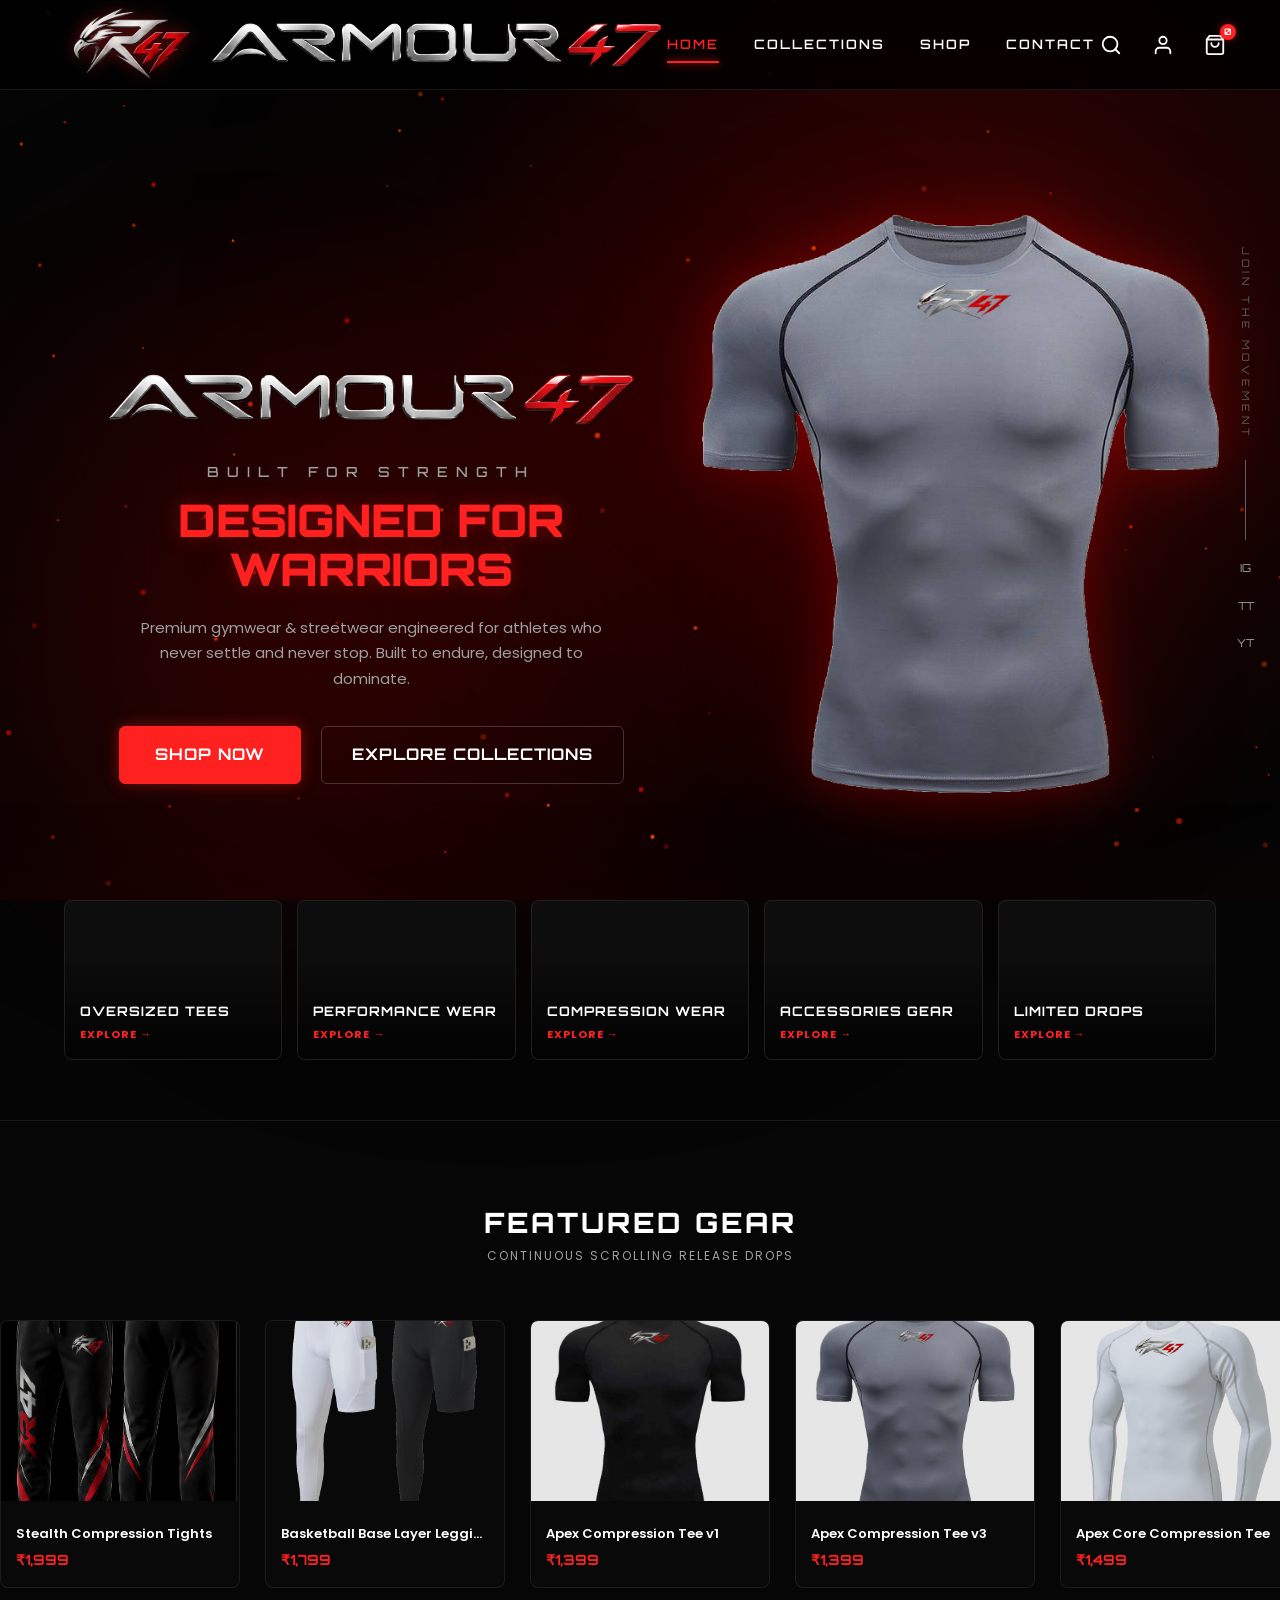
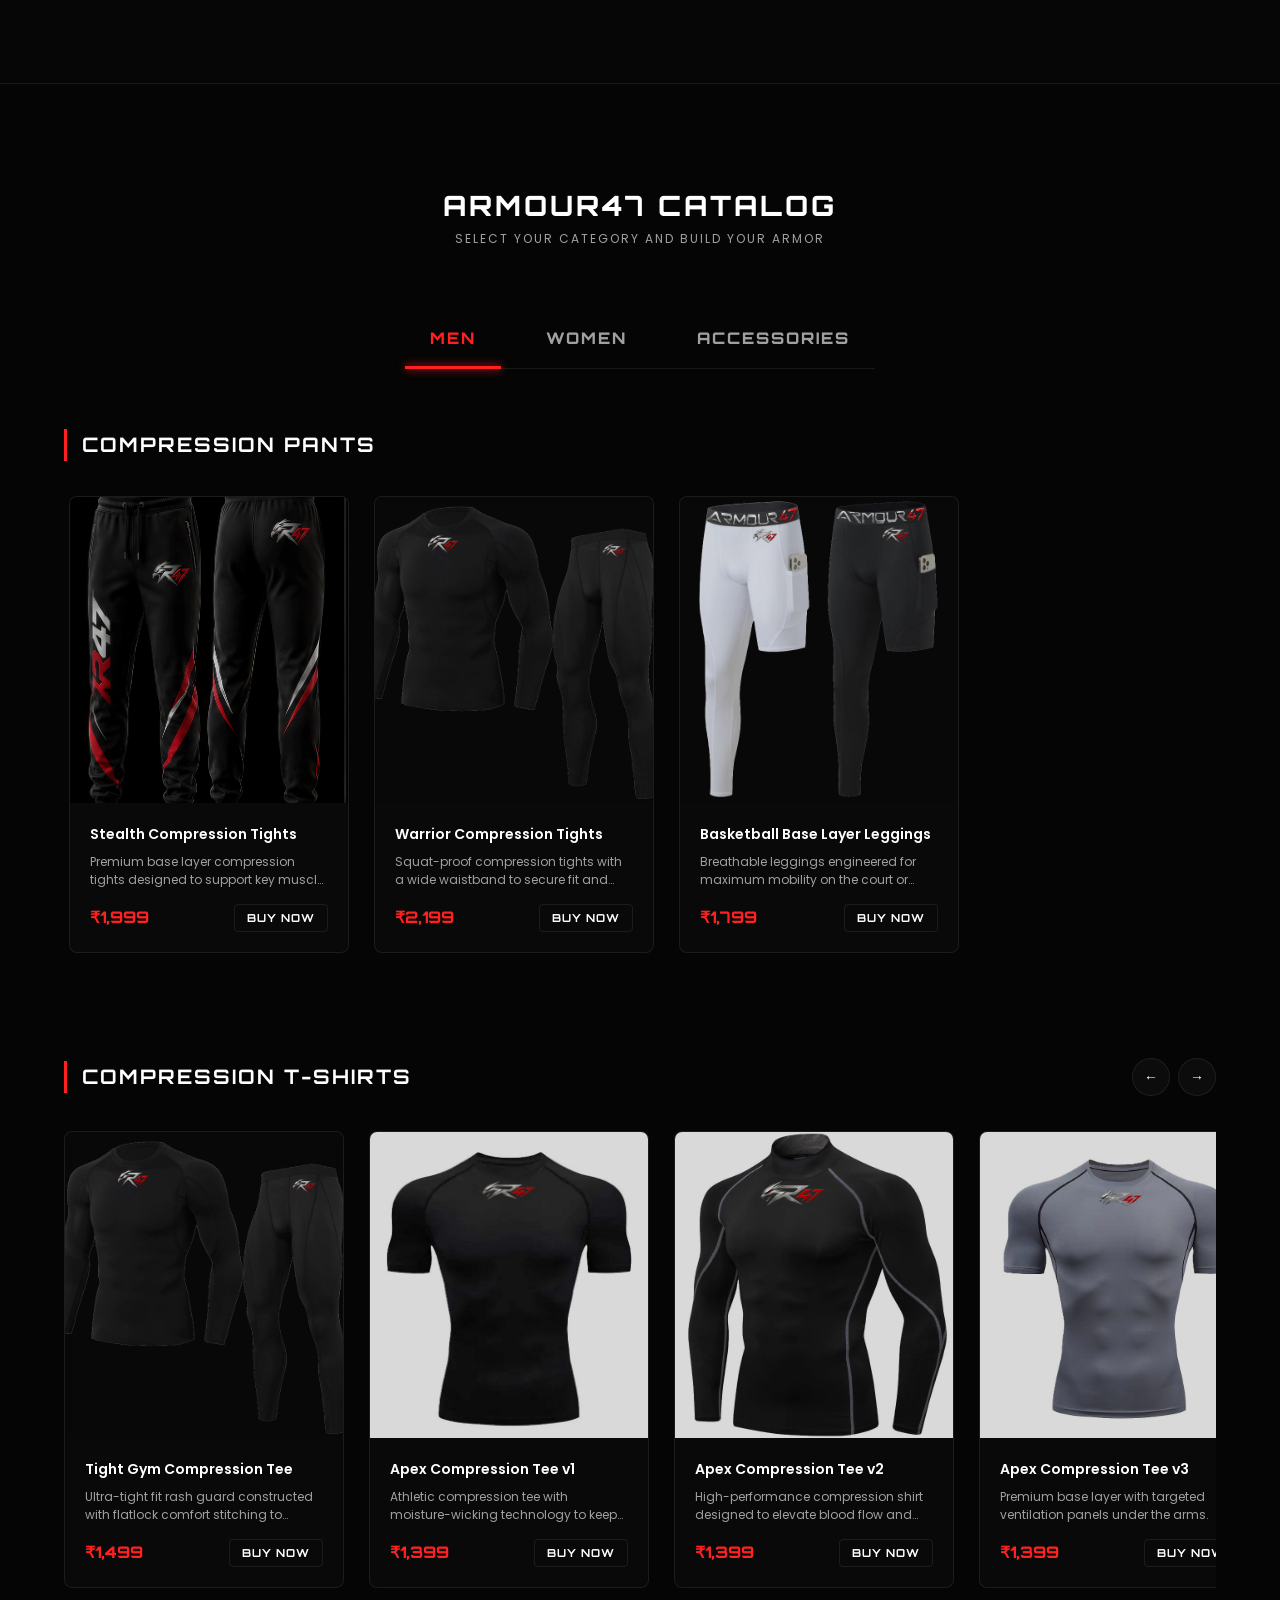
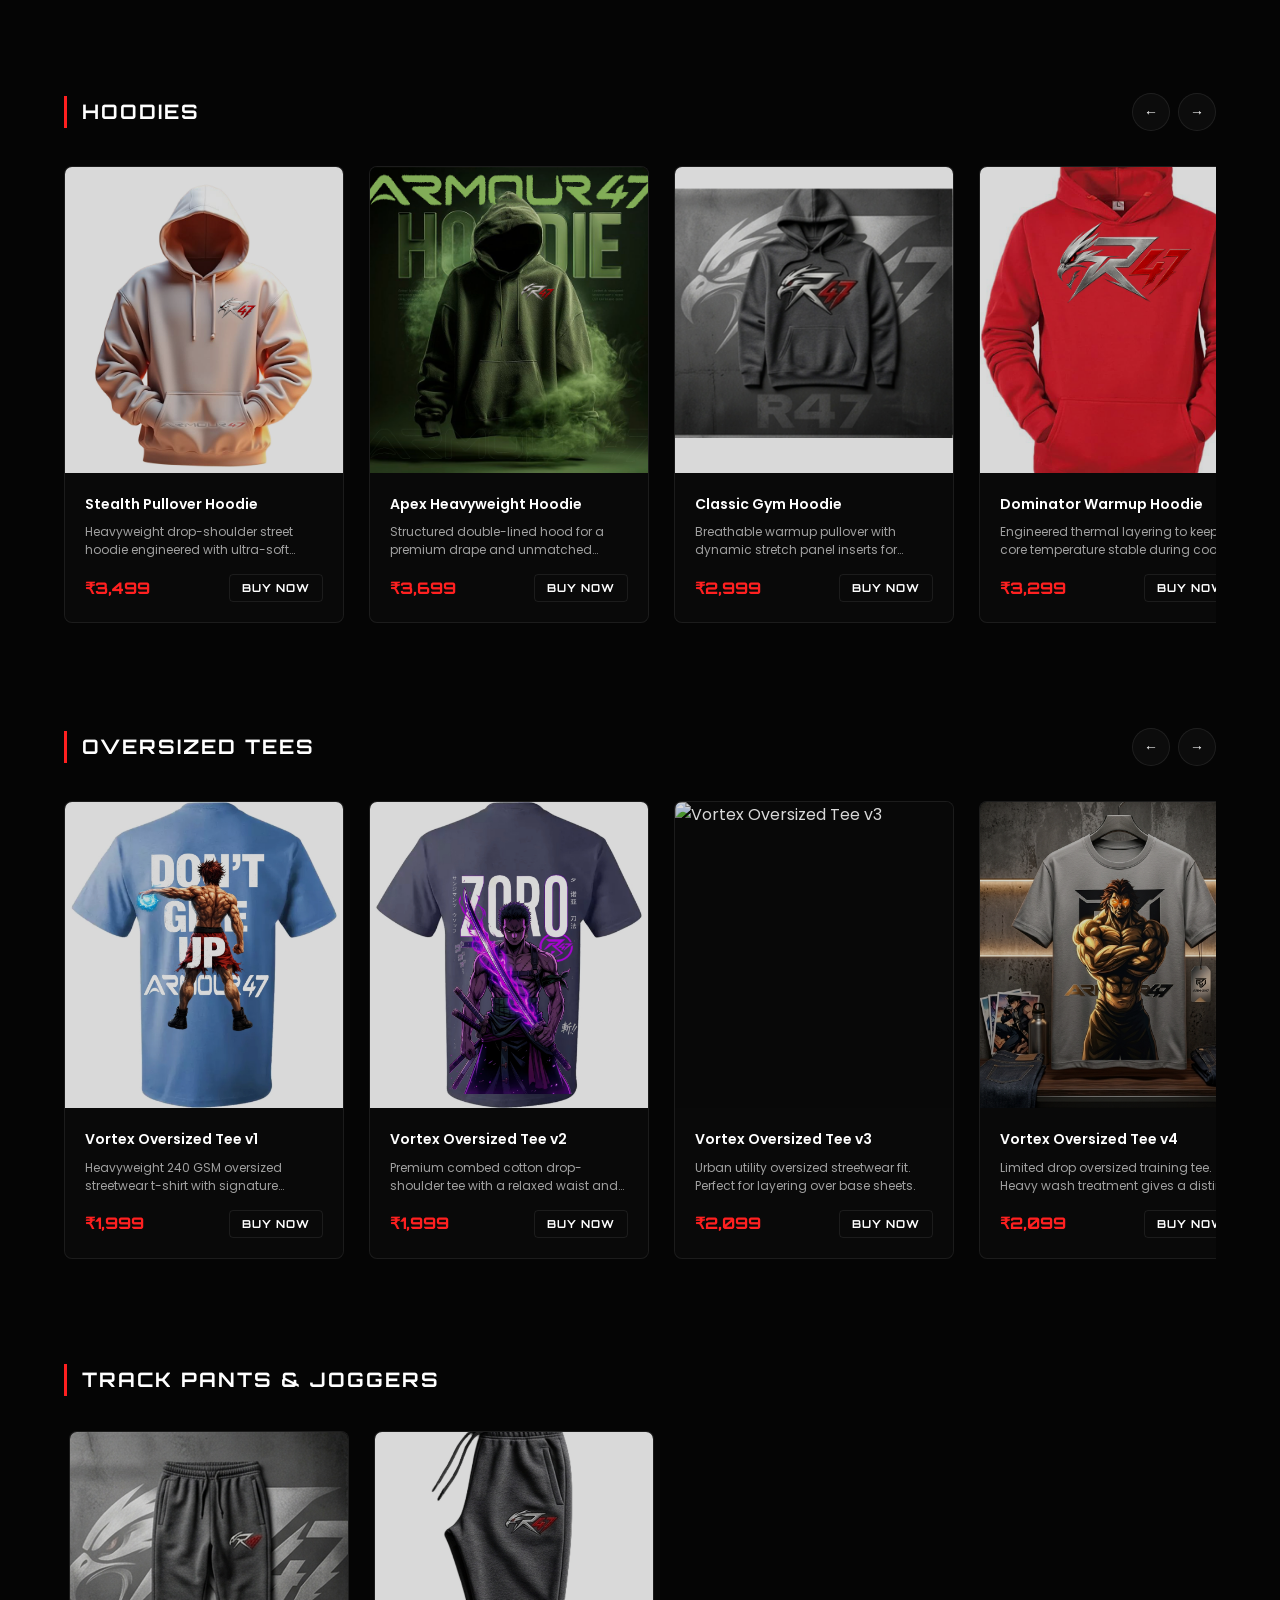
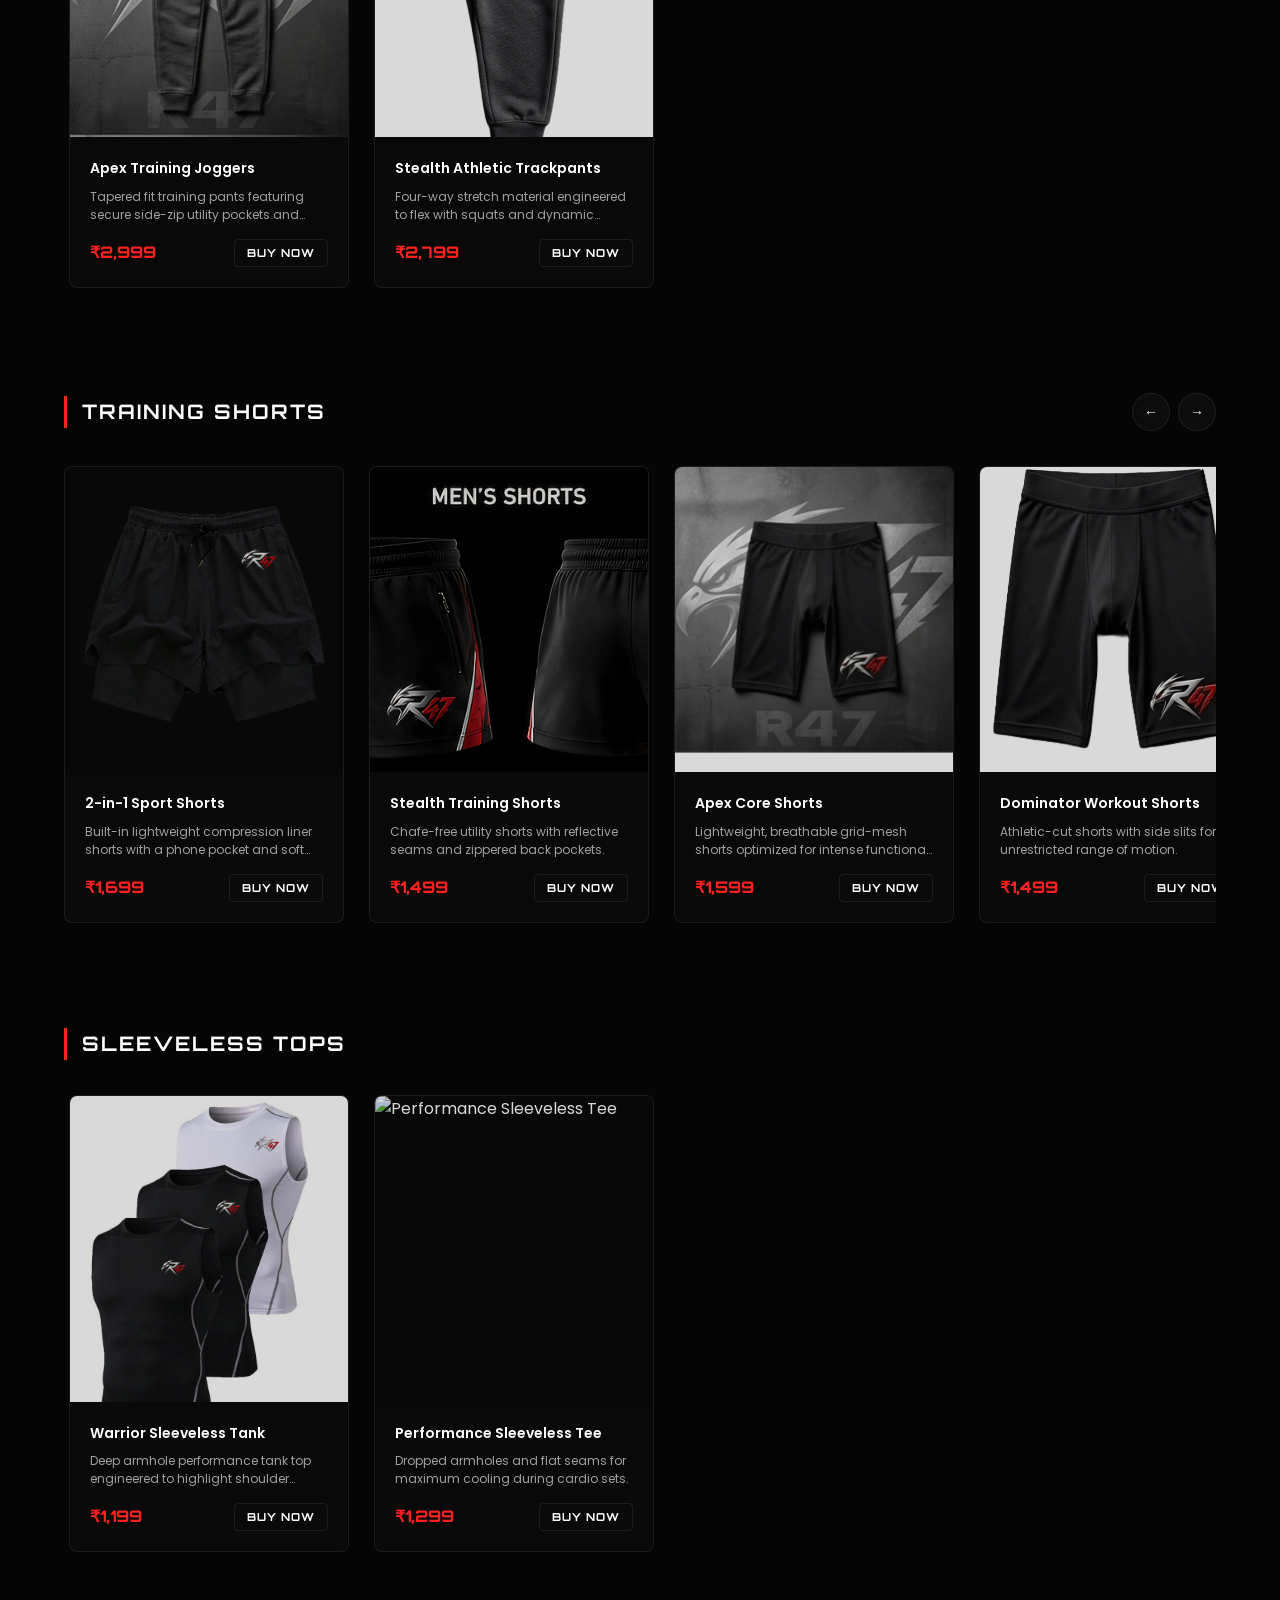
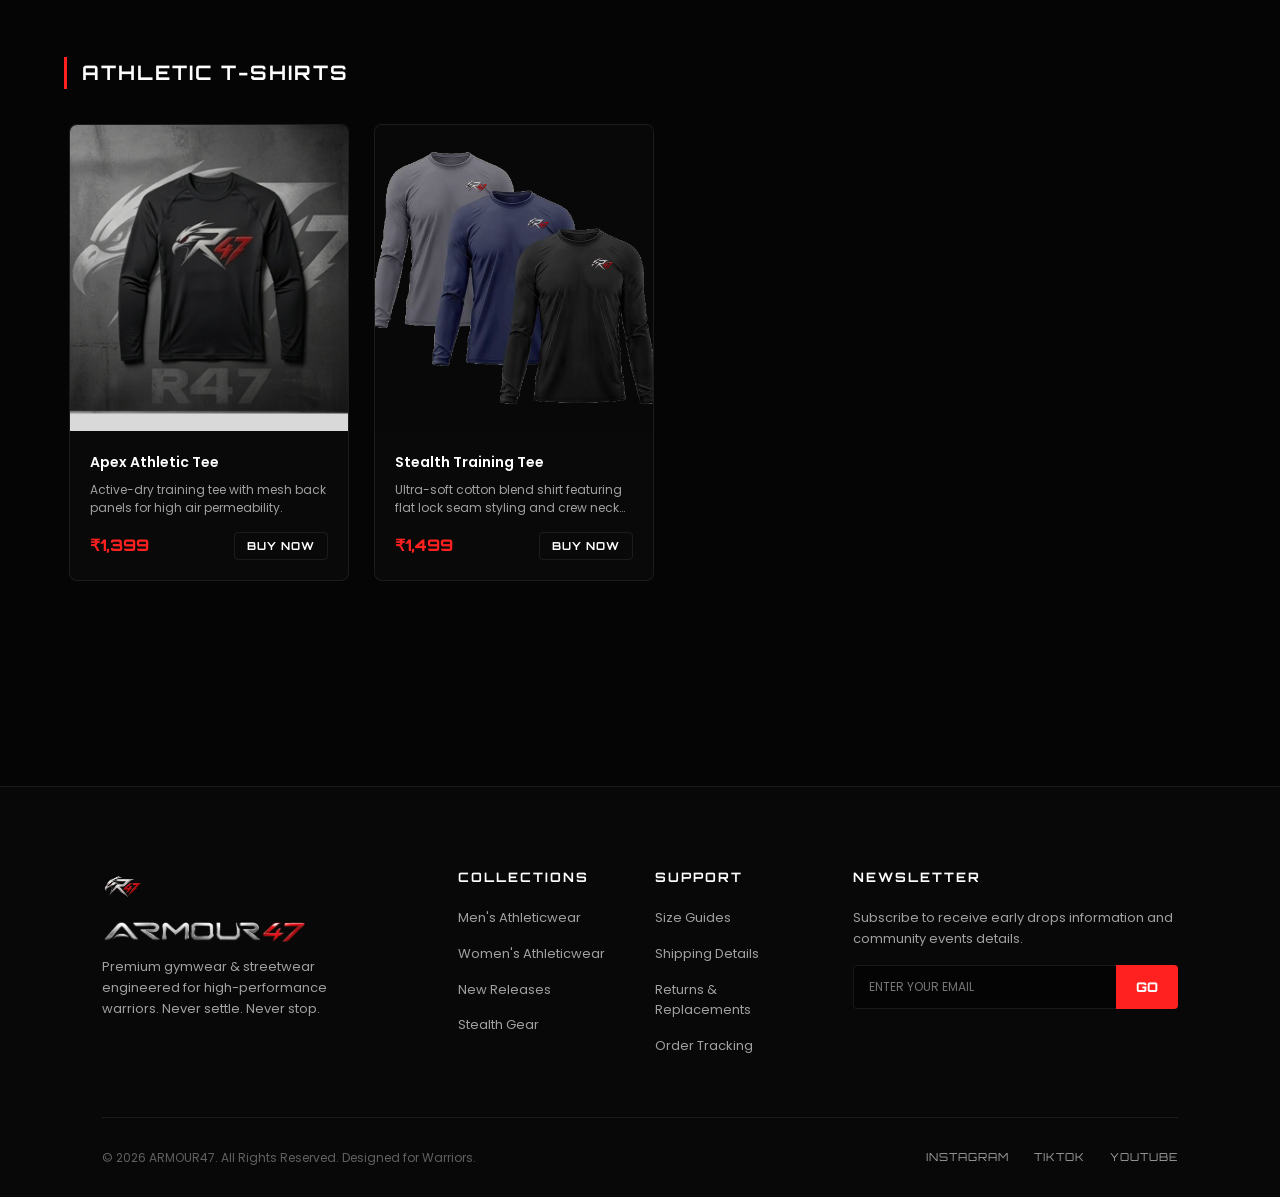
==== commit 3939134b: "small changes" ====
--- a/index.html
+++ b/index.html
@@ -105,8 +105,8 @@
         <div class="mobile-nav-footer">
             <p>JOIN THE MOVEMENT</p>
             <div class="mobile-socials">
-                <a href="#">INSTAGRAM</a>
-                <a href="#">TIKTOK</a>
+                <a href="https://www.instagram.com/armour47official/">INSTAGRAM</a>
+                <a href="https://www.instagram.com/rajhitman47/">INSTAGRAM</a>
                 <a href="#">YOUTUBE</a>
             </div>
         </div>
@@ -159,12 +159,13 @@
         </div>
 
         <div class="hero-image">
-            <img src="assets/images/man-trans.png" alt="Warrior Athlete 1" class="athlete-img active">
+            <img src="assets/images/r47 white plain.png" alt="Warrior Athlete 1" class="athlete-img active">
             <img src="assets/images/mcpng.png" alt="Warrior Athlete 2" class="athlete-img">
             <img src="assets/images/mcpng1.png" alt="Warrior Athlete 3" class="athlete-img">
             <img src="assets/images/WCpng1.png" alt="Warrior Athlete 4" class="athlete-img">
             <img src="assets/images/wcpng.png" alt="Warrior Athlete 4" class="athlete-img">
             <img src="assets/images/Mhdpng.png" alt="Warrior Athlete 4" class="athlete-img">
+            <img src="assets/images/wst png.png" alt="Warrior Athlete 4" class="athlete-img">
         </div>
 
         <div class="social-side">
--- a/assets/css/style.css
+++ b/assets/css/style.css
@@ -1955,7 +1955,8 @@
         height: 38px;
     }
 
-    .logo-text {
+    .logo-text,
+    .logo-text1 {
         height: 18px;
     }
 
@@ -1969,7 +1970,8 @@
 
     .hero-logo-shield,
     .hero-logo-video {
-        height: 50px;
+        height: 100px;
+        padding: 0 10px;
     }
 
     .hero-buttons {
@@ -2052,8 +2054,28 @@
     }
 }
 
-/* Very Small Mobiles */
 @media (max-width: 480px) {
+    header {
+        padding: 0 10px;
+    }
+
+    .logo-area {
+        gap: 8px;
+    }
+
+    .logo-icon {
+        height: 32px;
+    }
+
+    .logo-text,
+    .logo-text1 {
+        height: 16px;
+    }
+
+    .nav-icons {
+        gap: 12px;
+    }
+
     .hero-main-title {
         font-size: 26px;
     }
